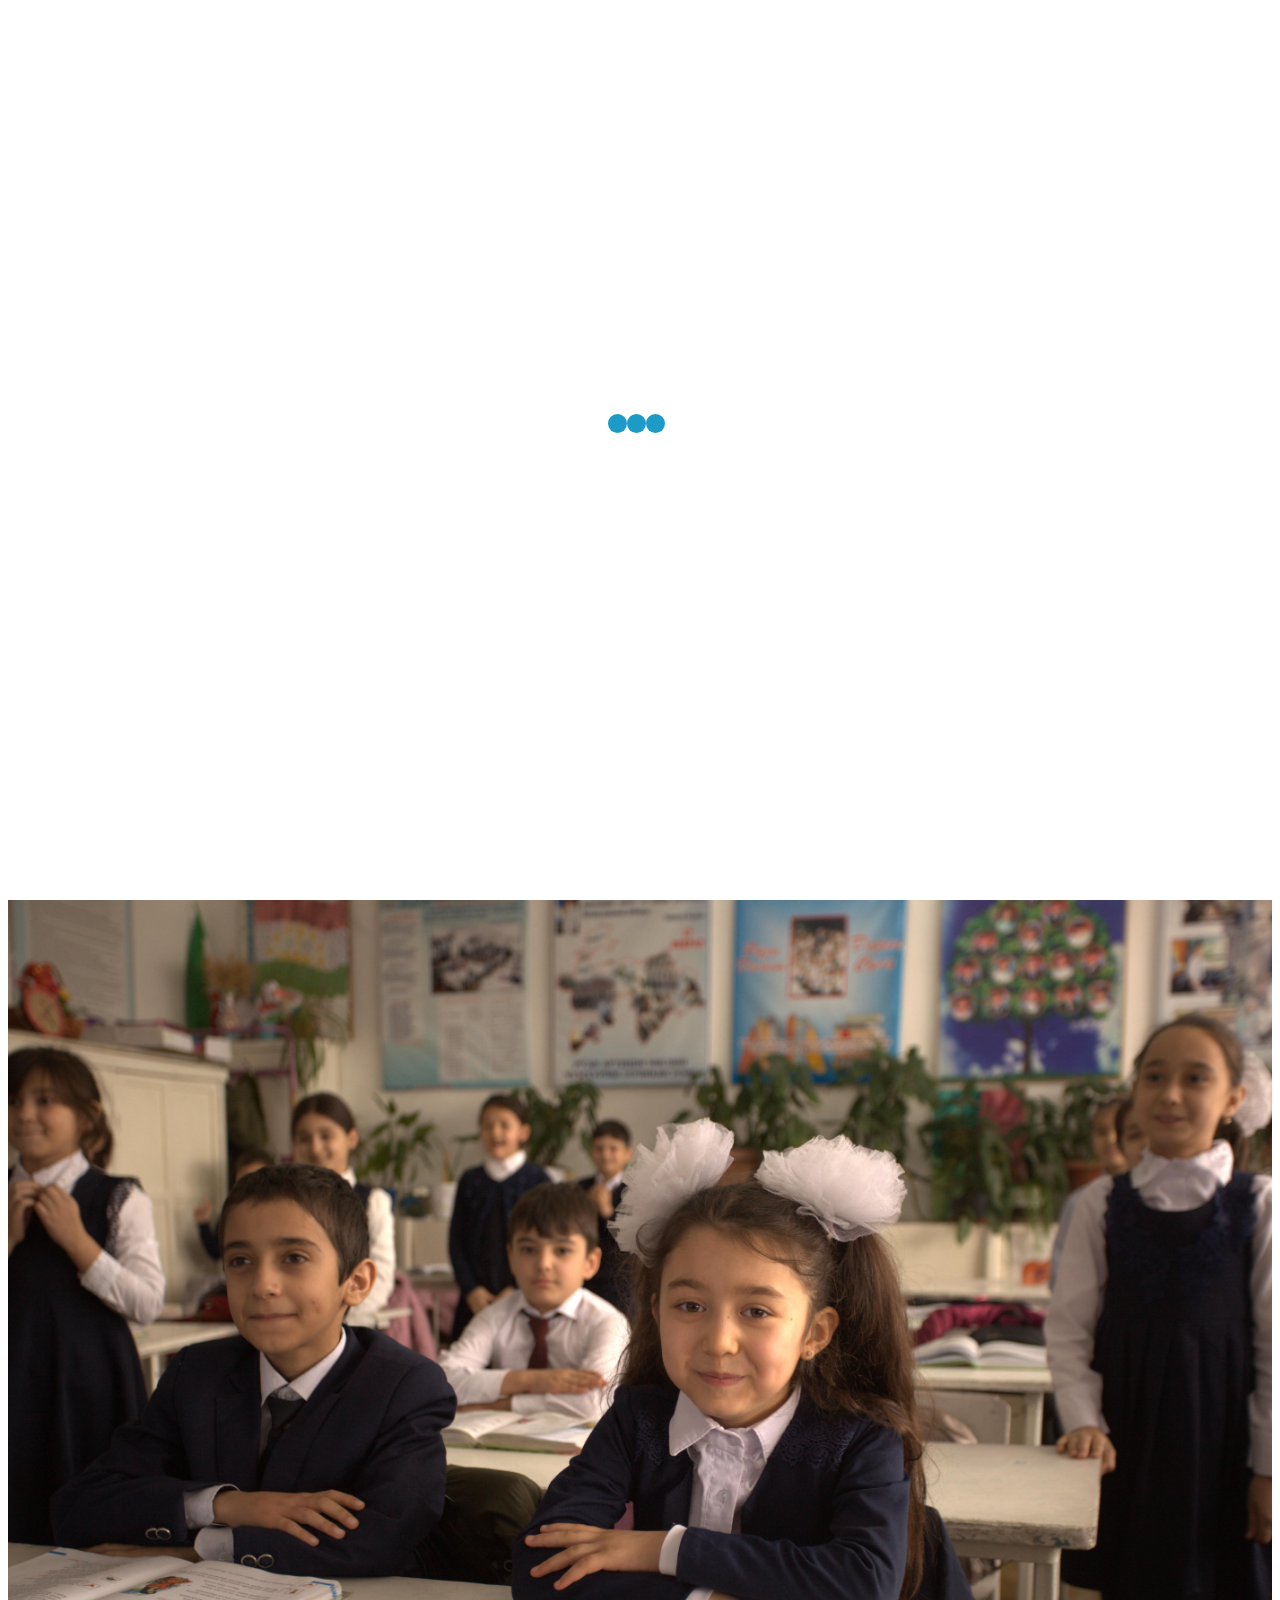
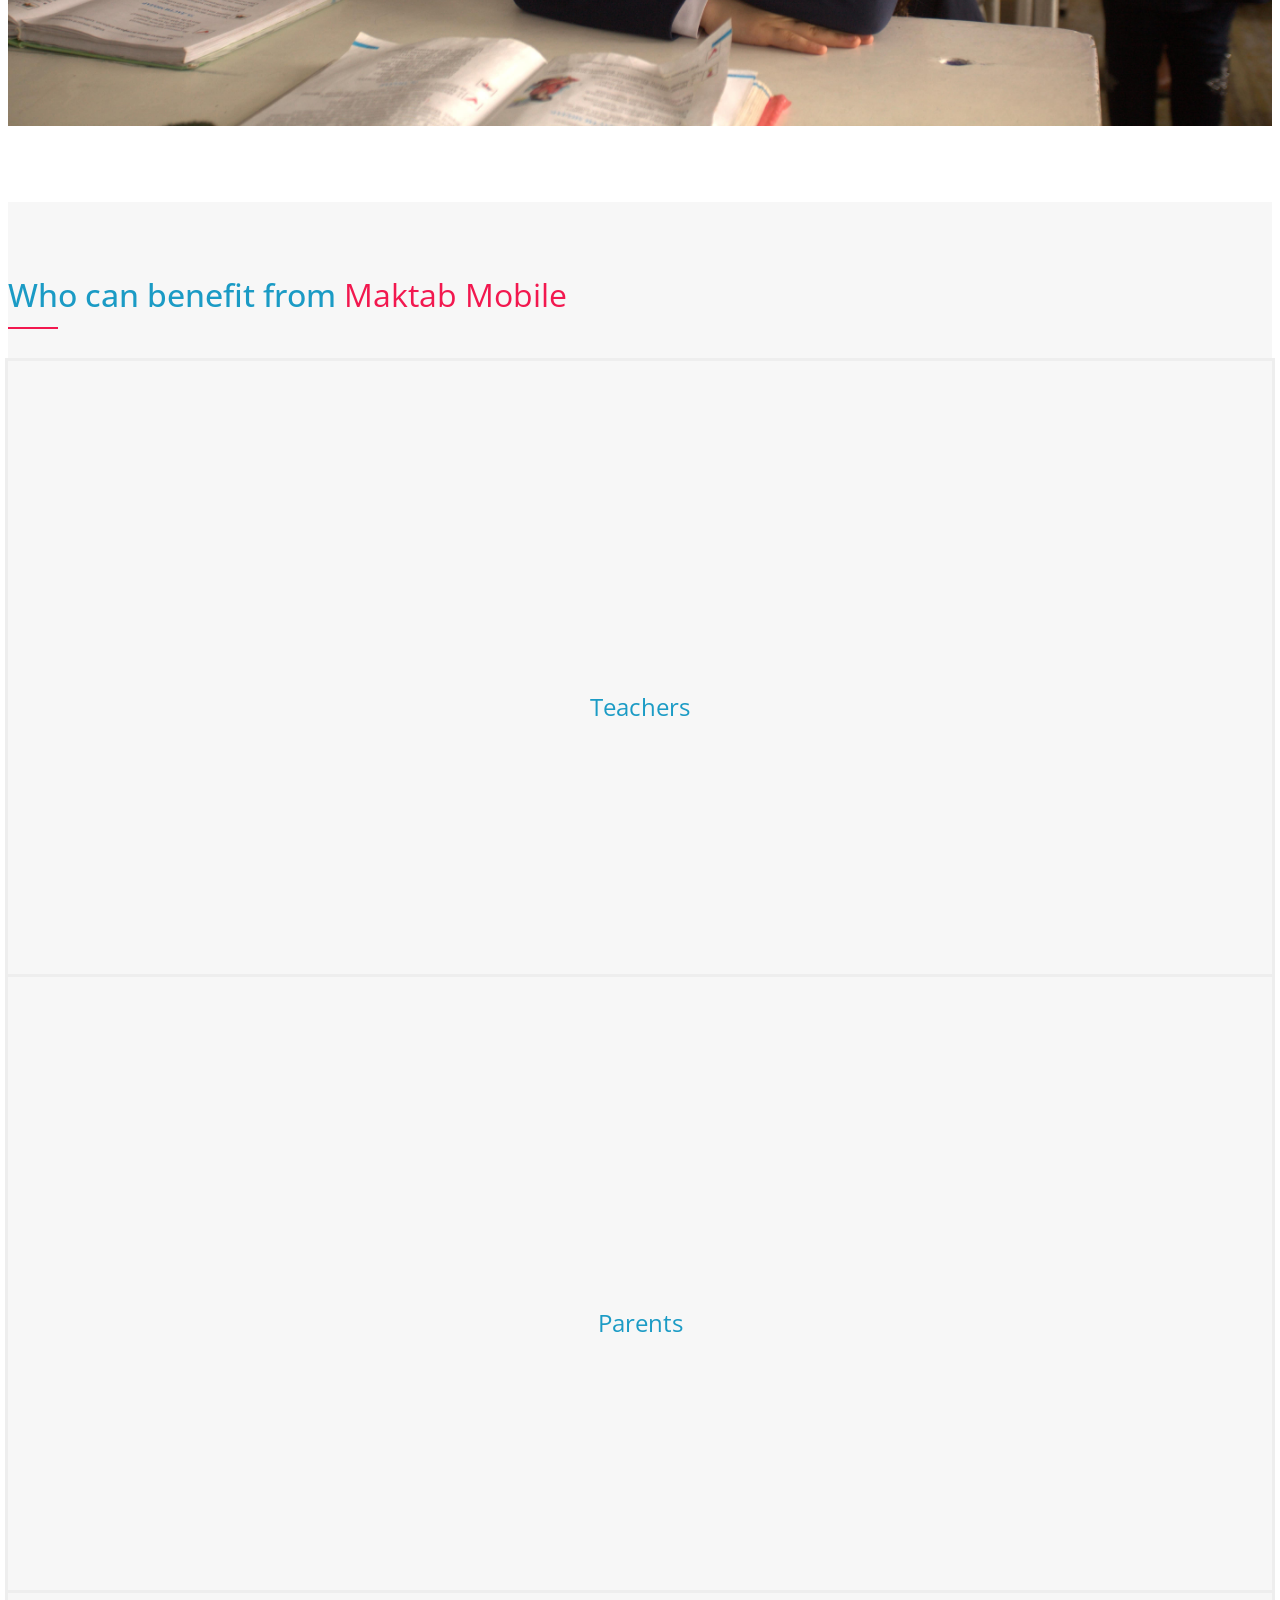
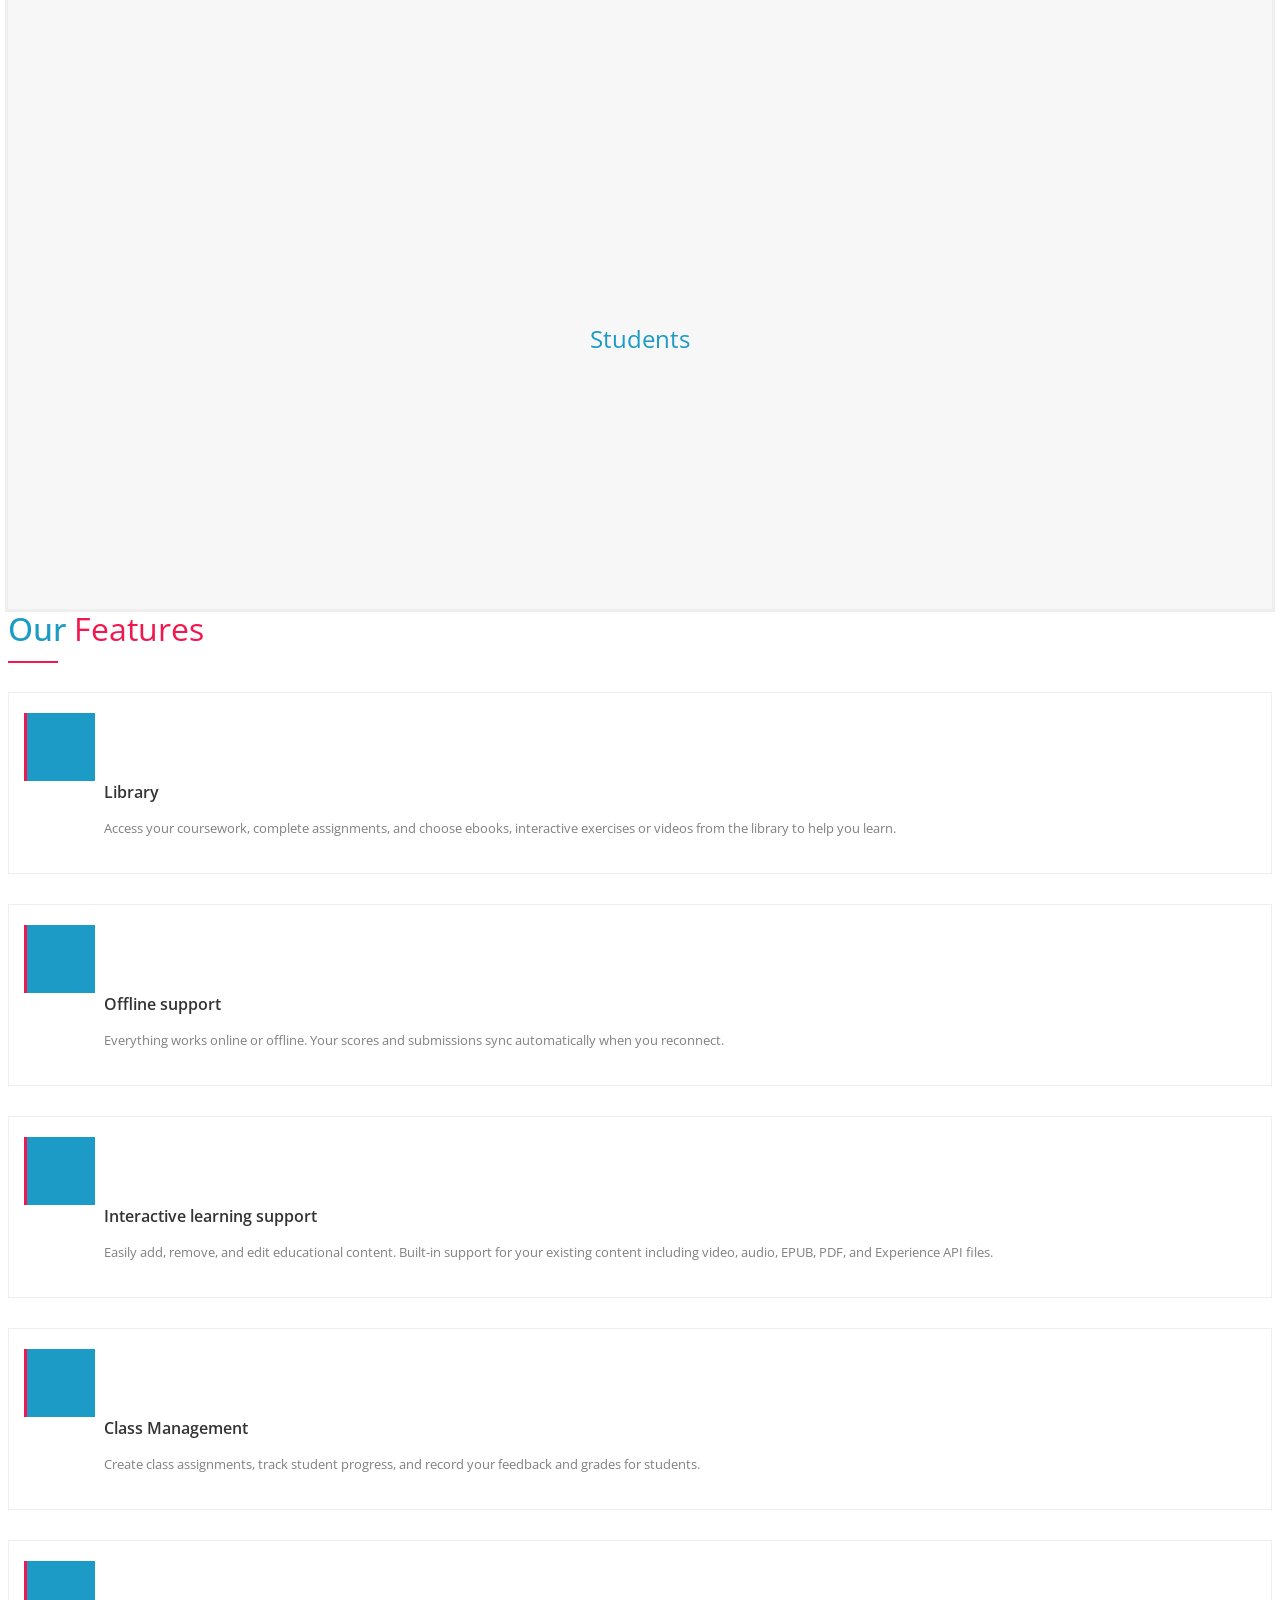
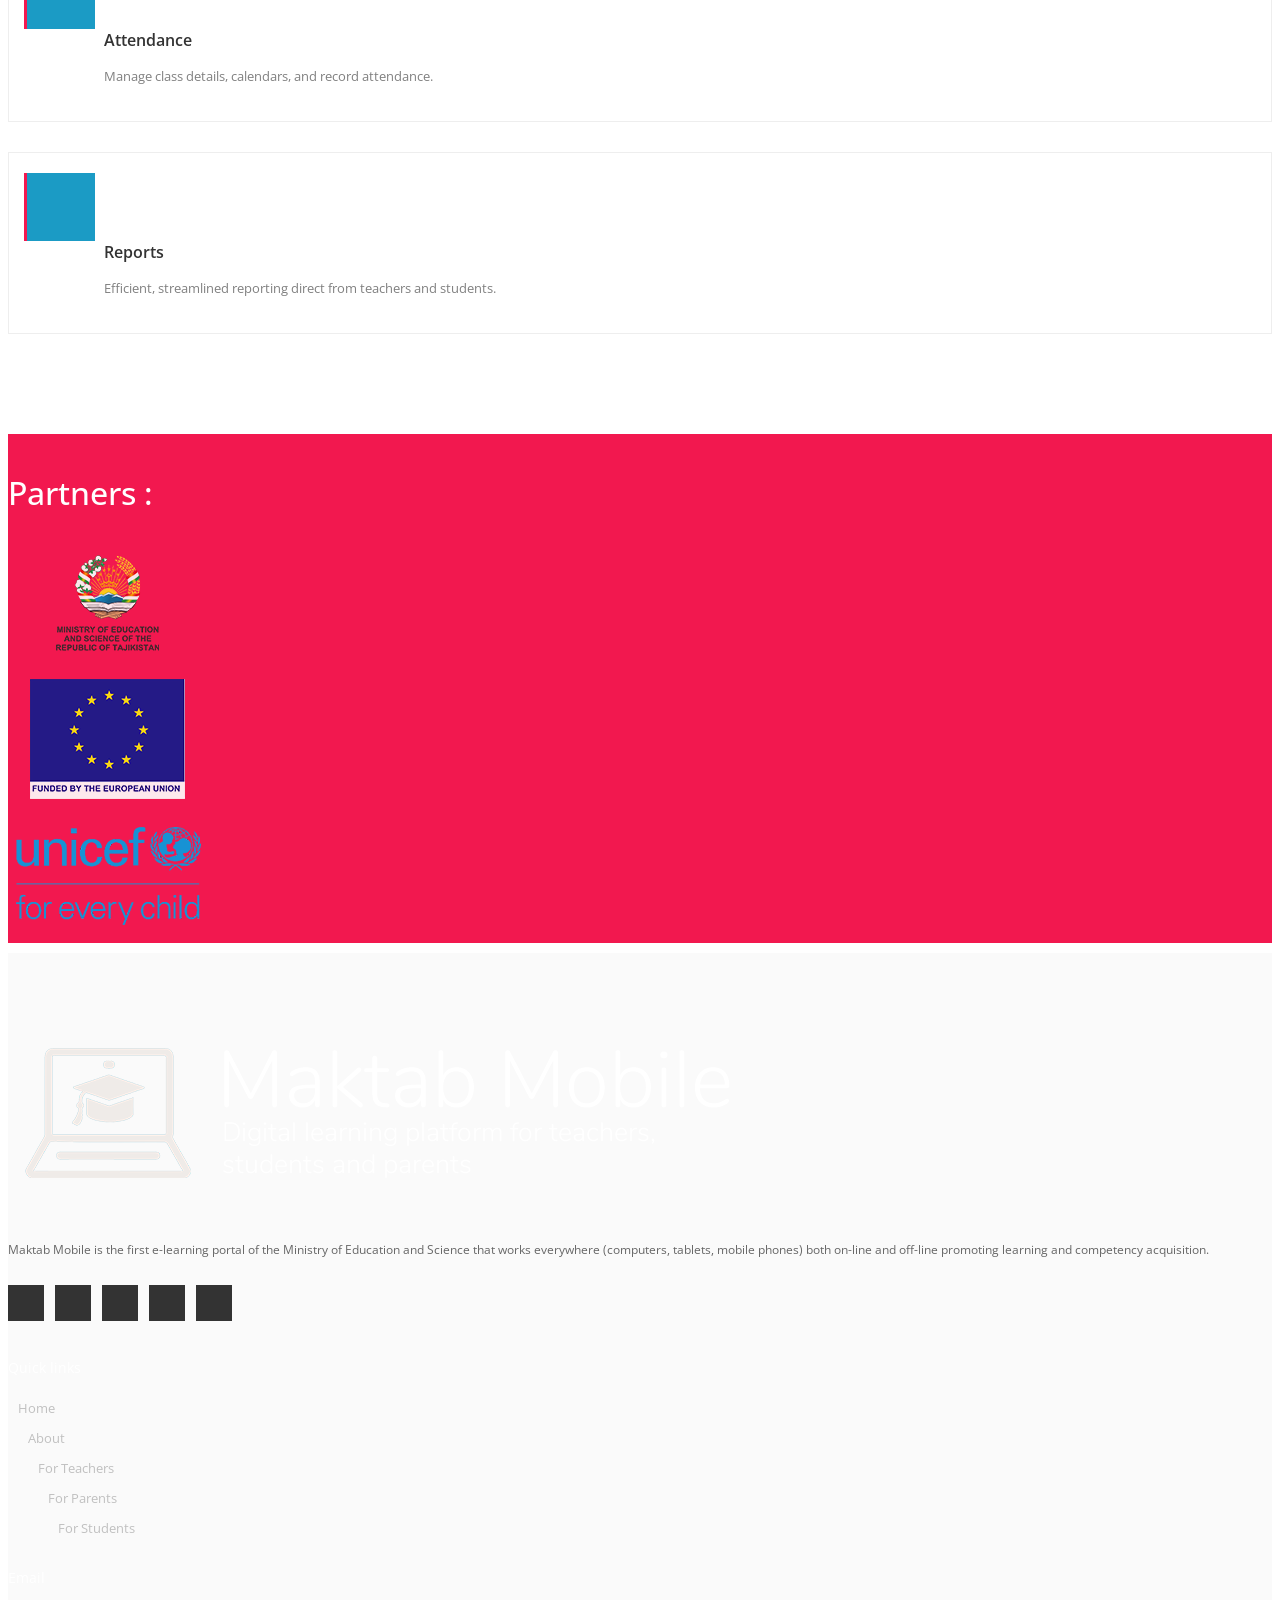
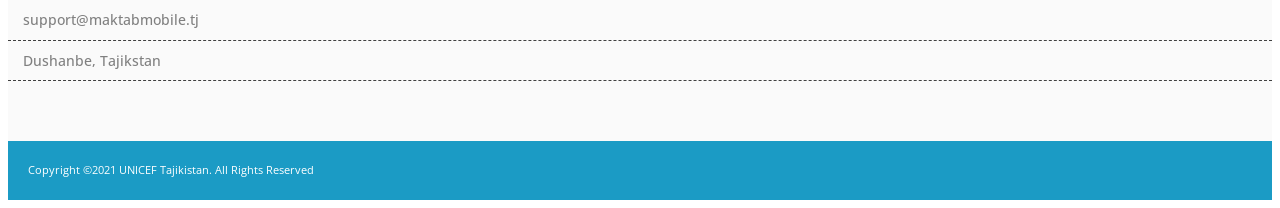
==== about.html @ 2756b374 "init" ====
<!DOCTYPE html>
<html dir="ltr" lang="en">
<head>
 
<!-- Meta Tags -->
<meta name="viewport" content="width=device-width,initial-scale=1.0"/>
<meta http-equiv="content-type" content="text/html; charset=UTF-8"/>
<meta name="description" content="MaktabMobile | e-learning portal" />
<meta name="keywords" content="academy, course, education, education html theme, elearning, learning," />
<meta name="author" content="Shohjahon Hakimjonov" />

<!-- Page Title -->
<title>MaktabMobile | e-learning portal</title>

<link href="images/logo_blue.png" rel="shortcut icon" type="image/png">

<!-- Stylesheet -->
<link href="css/bootstrap.min.css" rel="stylesheet" type="text/css">
<link href="css/jquery-ui.min.css" rel="stylesheet" type="text/css">
<link href="css/animate.css" rel="stylesheet" type="text/css">
<link href="css/css-plugin-collections.css" rel="stylesheet"/>
<!-- CSS | menuzord megamenu skins -->
<link id="menuzord-menu-skins" href="css/menuzord-skins/menuzord-rounded-boxed.css" rel="stylesheet"/>
<!-- CSS | Main style file -->
<link href="css/style-main.css" rel="stylesheet" type="text/css">
<!-- CSS | Preloader Styles -->
<link href="css/preloader.css" rel="stylesheet" type="text/css">
<!-- CSS | Custom Margin Padding Collection -->
<link href="css/custom-bootstrap-margin-padding.css" rel="stylesheet" type="text/css">
<!-- CSS | Responsive media queries -->
<link href="css/responsive.css" rel="stylesheet" type="text/css">
<!-- CSS | Style css. This is the file where you can place your own custom css code. Just uncomment it and use it. -->
<!-- <link href="css/style.css" rel="stylesheet" type="text/css"> -->

<!-- Revolution Slider 5.x CSS settings -->
<link  href="js/revolution-slider/css/settings.css" rel="stylesheet" type="text/css"/>
<link  href="js/revolution-slider/css/layers.css" rel="stylesheet" type="text/css"/>
<link  href="js/revolution-slider/css/navigation.css" rel="stylesheet" type="text/css"/>

<!-- CSS | Theme Color -->
<link href="css/colors/theme-skin-color-set-1.css" rel="stylesheet" type="text/css">



<!-- external javascripts -->
<script src="js/jquery-2.2.4.min.js"></script>
<script src="js/jquery-ui.min.js"></script>
<script src="js/bootstrap.min.js"></script>
<!-- JS | jquery plugin collection for this theme -->
<script src="js/jquery-plugin-collection.js"></script>

<!-- Revolution Slider 5.x SCRIPTS -->
<script src="js/revolution-slider/js/jquery.themepunch.tools.min.js"></script>
<script src="js/revolution-slider/js/jquery.themepunch.revolution.min.js"></script>

</head>
<body class="">
<div id="wrapper" class="clearfix">
  <!-- preloader -->
  <div id="preloader">
    <div id="spinner">
      <div class="preloader-dot-loading">
        <div class="cssload-loading"><i></i><i></i><i></i><i></i></div>
      </div>
    </div>
   <!-- <div id="disable-preloader" class="btn btn-default btn-sm">Disable Preloader</div>-->
  </div> 
  
 <!-- Header -->
 <header id="header" class="header">
  <div class="header-top bg-theme-color-2 sm-text-center p-0">
    <div class="container">
      <div class="row">
        <div class="col-md-4">
          
        </div>
        <div class="col-md-8">
         
          <div class="widget no-border m-0  pull-right flip sm-pull-none sm-text-center">
            <ul class="list-inline font-13 sm-text-center mt-5 mb-5 pull-right ">
            
              <li><a href="#" class="text-white" onclick="setCookieAndReload('en');" id="english_lang">English</a></li>
              <li class="text-white">|</li>
             <!-- <li><a href="" class="text-white" onclick="setLanguage('ru');" id="russian_lang">Russian</a></li>
              <li class="text-white">|</li>-->
              <li><a href="#" class="text-white" onclick="setCookieAndReload('tj');" id="tajik_lang">Tajik</a></li>
              <li class="text-white">|</li>
                <li><a href="#" class="text-white" onclick="setCookieAndReload('ru');" id="russian_lang">Russian</a></li>
        
            </ul>
          </div>
        </div>
      </div>
    </div>
  </div>
  <div class="header-middle p-0 bg-lightest xs-text-center">
    <div class="container pt-0 pb-0">
      <div class="row">
        <div class="col-xs-12 col-sm-4 col-md-5">
          <div class="widget no-border m-0">
            <a class="menuzord-brand pull-left flip xs-pull-center mb-15" href="javascript:void(0)"><img id="logo_img" src="images/logo-wide.png" alt=""></a>
          </div>
        </div>
        <div class="col-xs-12 col-sm-4 col-md-4">
          <div class="widget no-border pull-right sm-pull-none sm-text-center mt-10 mb-10 m-0">
            <ul class="list-inline">
              <li>
                
              </li>
            </ul>
          </div>
        </div>  
        <div class="col-xs-12 col-sm-4 col-md-3">
          <div class="widget no-border pull-right sm-pull-none sm-text-center mt-10 mb-10 m-0">
            <a class="menuzord-brand pull-right flip xs-pull-center mb-15" href="javascript:void(0)"><img id="logo_ministry" src="images/ministr-resized.png" alt=""></a>
          </div>
        </div>
      </div>
    </div>
  </div>
  <div class="header-nav">
    <div class="header-nav-wrapper navbar-scrolltofixed bg-theme-colored border-bottom-theme-color-2-1px">
      <div class="container">
        <nav id="menuzord" class="menuzord bg-theme-colored pull-left flip menuzord-responsive">
          <ul class="menuzord-menu">
            <li  style="margin-right: 10px;"><a id="home" href="index.html">Home</a>
            
            </li>
            <li class="active " style="margin-right: 10px;"><a id="about" href="about.html">About <span class="label label-info"></span></a>
            
            </li>
            <li  style="margin-right: 10px;"><a id="educators" href="for-teachers.html">For Teachers</a>
             
            </li>
            <li style="margin-right: 10px;"><a id="parents" href="for-parents.html">For Parents</a>
             
            </li>
            <li style="margin-right: 10px;"><a id="students" href="for-students.html">For Students</a>
            </li>
           <!-- <li style="margin-right: 10px;"><a id="faq" href="faq.html">FAQ</a>-->
             
            </li>
           
          </ul>
          <ul class="pull-right flip hidden-sm hidden-xs">
            <li>
              <!-- Modal: Book Now Starts -->
              <a id="get_started" class="btn btn-colored btn-flat bg-theme-color-2 text-white font-14 bs-modal-ajax-load mt-0 p-25 pr-15 pl-15" href="https://maktabmobile.org/demo/">Get Started</a>
              <!-- Modal: Book Now End -->
            </li>
          </ul>
          <div id="top-search-bar" class="collapse">
            <div class="container">
              <form role="search" action="#" class="search_form_top" method="get">
                <input type="text" placeholder="Type text and press Enter..." name="s" class="form-control" autocomplete="off">
                <span class="search-close"><i class="fa fa-search"></i></span>
              </form>
            </div>
          </div>
        </nav>
      </div>
    </div>
  </div>
</header>
  <!-- Start main-content -->
  <div class="main-content">

    <!-- Section: inner-header -->
    <section class="inner-header divider layer-overlay overlay-dark-5" data-bg-img="images/tj/about-cover-a.png">
      <div class="container pt-70 pb-20">
        <!-- Section Content -->
        <div class="section-content">
          <div class="row">
            <div class="col-md-12">
              <h2 class="title text-white" id="about_title" >About</h2>
              <ol class="breadcrumb text-left text-black mt-10">
                <li><a href="index.html" id="homeb">Home</a></li>
                <li class="active text-gray-silver" id="aboutb">About</li>
              </ol>
            </div>
          </div>
        </div>
      </div>
    </section>

    <!-- Section: About -->
    <section class="">
      <div class="container">
        <div class="section-content">
          <div class="row">
            <div class="col-md-6">
              <h2 class="text-uppercase font-weight-600 mt-0 font-28 line-bottom" id="what_is_mm">What is Maktab Mobile?</h2>
              <h4 class="text-theme-colored" id="what_is_mm_desc">Maktab Mobile is a platform with simple easy-to-use interface for distance learning developed for teachers and students.  </h4>
              <p id="what_is_mm_desc2">Maktab Mobile supports video, eBooks, interactive content, allows using and sharing content offline, supports to manage classes and assignments and distributing lesson plans, professional development assignments. Maktab Mobile works both online and offline.</p>
            </div>
            <div class="col-md-6">
              <div class="video-popup">                
                <a href="" data-lightbox-gallery="youtube-video" title="Video">
                  <img alt="" src="images/tj/IMG_5200-min.jpg" class="img-responsive img-fullwidth">
                </a>
              </div>
            </div>
          </div>
        </div>
      </div>
    </section>

    <!-- Section: home-boxes -->
    <section class="bg-lighter">
      <div class="container">
        <div class="section-title">
          <div class="row">
            <div class="col-md-12">
              <h2 class="text-uppercase text-theme-colored title line-bottom" id="who_can_benefit_from">Who can benefit from <span class="text-theme-color-2 font-weight-400">Maktab Mobile</span></h2>
            </div>
          </div>
        </div>
        <div class="section-content">
          <div class="row" data-margin-top="0">
            <div class="col-sm-12 col-md-4">
              <div class="card effect__hover">
                <div class="card__front border-3px bg-lighter">
                    <div class="card__text">
                      <div class="display-table-parent">
                        <div class="display-table">
                          <div class="display-table-cell">
                            <div class="icon-box mb-0">
                              <a href="#" class="icon mb-0">
                                <i class="text-theme-colored pe-7s-users font-72"></i>
                              </a>
                              <h3 class="icon-box-title text-theme-colored" id="teacherss">Teachers</h3>
                            </div>
                          </div>
                        </div>
                      </div>
                    </div>
                 </div>
                <div class="card__back" data-bg-color="#202c45">
                  <div class="card__text">
                    <div class="display-table-parent p-30">
                        <div class="display-table">
                          <div class="display-table-cell">
                            <h3 class="text-theme-color-2" id="teacherssb">Teachers</h3>
                            <p class="text-gray-lightgray" id="teacherssb_d">Maktab Mobile digital learning platform allow teachers to teach lesson content in new and interesting ways. The platform includes lessons with a variety of multimedia elements, including videos, animations, photos, and audio recordings. </p>
                         
                          </div>
                        </div>
                    </div>
                  </div>
                </div>
              </div><!-- /flip-box -->
            </div>
            <div class="col-sm-12 col-md-4">
              <div class="card effect__hover">
                <div class="card__front border-3px bg-lighter" >
                    <div class="card__text">
                      <div class="display-table-parent">
                        <div class="display-table">
                          <div class="display-table-cell">
                            <div class="icon-box mb-0">
                              <a href="#" class="icon mb-0">
                                <i class="text-theme-colored pe-7s-note2 font-72"></i>
                              </a>
                              <h3 class="icon-box-title text-theme-colored" id="parentss">Parents</h3>
                            </div>
                          </div>
                        </div>
                      </div>
                    </div>
                 </div>
                <div class="card__back" data-bg-color="#202c45">
                  <div class="card__text">
                    <div class="display-table-parent p-30">
                        <div class="display-table">
                          <div class="display-table-cell">
                            <h3 class="text-theme-color-2" id="parentssb">Parents</h3>
                            <p id="parentssb_d" class="text-gray-lightgray">If you are a parent that values being involved and active in the education of your kid/s, then you will need to familiarize yourself with Maktab Mobile e-learning platform. Trying to help your children with their homework can be difficult if you don’t know how to navigate around their e-learning system.</p>
                          
                          </div>
                        </div>
                    </div>
                  </div>
                </div>
              </div><!-- /flip-box -->
            </div>
            <div class="col-sm-12 col-md-4">
              <div class="card effect__hover">
                <div class="card__front border-3px bg-lighter" >
                    <div class="card__text">
                      <div class="display-table-parent">
                        <div class="display-table">
                          <div class="display-table-cell">
                            <div class="icon-box mb-0">
                              <a href="#" class="icon mb-0">
                                <i class="text-theme-colored pe-7s-phone font-72"></i>
                              </a>
                              <h3 class="icon-box-title text-theme-colored" id="studentss">Students</h3>
                            </div>
                          </div>
                        </div>
                      </div>
                    </div>
                 </div>
                <div class="card__back" data-bg-color="#202c45">
                  <div class="card__text">
                    <div class="display-table-parent p-30">
                        <div class="display-table">
                          <div class="display-table-cell">
                            <h3 class="text-theme-color-2" id="studentssb">Students</h3>
                            <p class="text-gray-lightgray" id="studentssb_d">Maktab Mobile offers practice exercises, instructional videos, and a personalized learning dashboard that empower learners to study at your own pace in and outside of the classroom.</p>                          </div>
                        </div>
                    </div>
                  </div>
                </div>
              </div><!-- /flip-box -->
            </div>
          </div>
        </div>
      </div>
    </section>
    
    <!-- Section: Services -->
    <section id="services" >
      <div class="container">
        <div class="section-title">
          <div class="row">
            <div class="col-md-12">
              <h2 class="text-uppercase text-theme-colored title line-bottom" id="our_features">Our <span class="text-theme-color-2 font-weight-400">Features</span></h2>
            </div>
          </div>
        </div>
        <div class="row mtli-row-clearfix">
          <div class="col-xs-12 col-sm-6 col-md-4">
            <div class="icon-box iconbox-theme-colored bg-white p-15 mb-30 border-1px" style="height:150px;">
              <a class="icon icon-dark border-left-theme-color-2-3px pull-left flip mb-0 mr-0 mt-5" href="#">
                <i class="pe-7s-scissors"></i>
              </a>
              <div class="icon-box-details">
                <h4 class="icon-box-title font-16 font-weight-600 m-0 mb-5" id="libraryB">Library</h4>
                <p class="text-gray font-13 mb-0" id="libraryBdesc">Access your coursework, complete assignments, and choose ebooks, interactive exercises or videos from the library to help you learn.
                </p>
              </div>
            </div>    
          </div>
          <div class="col-xs-12 col-sm-6 col-md-4">
            <div class="icon-box iconbox-theme-colored bg-white p-15 mb-30 border-1px" style="height:150px;">
              <a class="icon icon-dark border-left-theme-color-2-3px pull-left flip mb-0 mr-0 mt-5" href="#">
                <i class="pe-7s-pen"></i>
              </a>
              <div class="icon-box-details">
                <h4 class="icon-box-title font-16 font-weight-600 m-0 mb-5" id="offline_support">Offline support</h4>
                <p class="text-gray font-13 mb-0" id="offline_support_desc">Everything works online or offline. Your scores and submissions sync automatically when you reconnect.</p>
              </div>
            </div>    
          </div>
          <div class="col-xs-12 col-sm-6 col-md-4">
            <div class="icon-box iconbox-theme-colored bg-white p-15 mb-30 border-1px" style="height:150px;">
              <a class="icon icon-dark border-left-theme-color-2-3px pull-left flip mb-0 mr-0 mt-5" href="#">
                <i class="pe-7s-tools"></i>
              </a>
              <div class="icon-box-details">
                <h4 class="icon-box-title font-16 font-weight-600 m-0 mb-5" id="interactive_learning">Interactive learning support</h4>
                <p class="text-gray font-13 mb-0" id="interactive_learning_desc">Easily add, remove, and edit educational content. Built-in support for your existing content including video, audio, EPUB, PDF, and Experience API files.</p>
              </div>
            </div>    
          </div>
          <div class="col-xs-12 col-sm-6 col-md-4">
            <div class="icon-box iconbox-theme-colored bg-white p-15 mb-30 border-1px" style="height:150px;">
              <a class="icon icon-dark border-left-theme-color-2-3px pull-left flip mb-0 mr-0 mt-5" href="#">
                <i class="pe-7s-vector"></i>
              </a>
              <div class="icon-box-details">
                <h4 class="icon-box-title font-16 font-weight-600 m-0 mb-5" id="class_management">Class Management</h4>
                <p class="text-gray font-13 mb-0" id="class_management_desc">Create class assignments, track student progress, and record your feedback and grades for students.</p>
              </div>
            </div>    
          </div>
          <div class="col-xs-12 col-sm-6 col-md-4">
            <div class="icon-box iconbox-theme-colored bg-white p-15 mb-30 border-1px" style="height:150px;">
              <a class="icon icon-dark border-left-theme-color-2-3px pull-left flip mb-0 mr-0 mt-5" href="#">
                <i class="pe-7s-phone"></i>
              </a>
              <div class="icon-box-details">
                <h4 class="icon-box-title font-16 font-weight-600 m-0 mb-5" id="attendance">Attendance</h4>
                <p class="text-gray font-13 mb-0" id="attendance_desc">Manage class details, calendars, and record attendance.</p>
              </div>
            </div>    
          </div>
          <div class="col-xs-12 col-sm-6 col-md-4">
            <div class="icon-box iconbox-theme-colored bg-white p-15 mb-30 border-1px" style="height:150px;">
              <a class="icon icon-dark border-left-theme-color-2-3px pull-left flip mb-0 mr-0 mt-5" href="#">
                <i class="pe-7s-light"></i>
              </a>
              <div class="icon-box-details">
                <h4 class="icon-box-title font-16 font-weight-600 m-0 mb-5" id="reports">Reports</h4>
                <p class="text-gray font-13 mb-0" id="reports_desc">Efficient, streamlined reporting direct from teachers and students.
                </p>
              </div>
            </div>    
          </div>
        </div>
      </div>
    </section>

    <section class="clients bg-theme-color-2">
      <div class="container pt-10 pb-0">
        <div class="row">
          <div class="col-md-12">
            <!-- Section: Clients -->
            <div class="owl-carousel-6col clients-logo transparent text-center owl-nav-top">
              <div class="item"> <h2 class="text-white bold" id="partners">Partners : </h2></div>
              <div class="item"> <a href="#"><img id="moes" src="images/moes.png" alt=""></a></div>
              <div class="item"> <a href="#"><img id="eu" src="images/un.png" alt=""></a></div>
              <div class="item"> <a href="#"><img id="unicef" src="images/unicef.png" alt=""></a></div>
            </div>
          </div>
        </div>
      </div>
    </section>
  <!-- end main-content -->
  </div>

  <footer id="footer" class="footer pb-0" data-bg-img="images/footer-bg.png" data-bg-color="#25272e">
    <div class="container pt-60 pb-30">
      <div class="row multi-row-clearfix">
        <div class="col-sm-6 col-md-4">
          <div class="widget dark"> <img alt="" id="footer_logo" src="images/logo-wide-white.png">
            <p class="font-12 mt-20 mb-10" id="maktab_desc_footer">Maktab Mobile is the first e-learning portal of the Ministry of Education and Science that works everywhere (computers, tablets, mobile phones) both on-line and off-line promoting learning and competency acquisition. </p>
            <ul class="styled-icons icon-dark mt-20">
              <li><a href="#" data-bg-color="#3B5998"><i class="fa fa-facebook"></i></a></li>
              <li><a href="#" data-bg-color="#02B0E8"><i class="fa fa-twitter"></i></a></li>
              <li><a href="#" data-bg-color="#05A7E3"><i class="fa fa-skype"></i></a></li>
              <li><a href="#" data-bg-color="#A11312"><i class="fa fa-google-plus"></i></a></li>
              <li><a href="#" data-bg-color="#C22E2A"><i class="fa fa-youtube"></i></a></li>
            </ul>
          </div>
        </div>
       
        <div class="col-sm-6 col-md-4 ">
          <div class="widget dark text-center">
            <h5 class="widget-title line-bottom-theme-colored-2" id="quick_links">Quick links</h5>
            <div class="latest-posts">
              <article class="post media-post clearfix pb-0 mb-10">
                <a class="post-thumb" href="#"><img src="" alt=""></a>
                <div class="post-right">
                  <h5 class="post-title mt-0 mb-5"><a href="index.html" id="homef">Home</a></h5>
                 
                </div>
              </article>
              <article class="post media-post clearfix pb-0 mb-10">
                <a class="post-thumb" href="#"><img src="" alt=""></a>
                <div class="post-right">
                  <h5 class="post-title mt-0 mb-5"><a href="about.html" id="aboutf">About</a></h5>
                  
                </div>
              </article>
              <article class="post media-post clearfix pb-0 mb-10">
                <a class="post-thumb" href="#"><img src="" alt=""></a>
                <div class="post-right">
                  <h5 class="post-title mt-0 mb-5"><a href="for-teachers.html" id="teachersf">For Teachers</a></h5>
            
                </div>
              </article>
              <article class="post media-post clearfix pb-0 mb-10">
                <a class="post-thumb" href="#"><img src="" alt=""></a>
                <div class="post-right">
                  <h5 class="post-title mt-0 mb-5"><a href="for-parents.html" id="parentsf">For Parents</a></h5>
            
                </div>
              </article>
              <article class="post media-post clearfix pb-0 mb-10">
                <a class="post-thumb" href="#"><img src="" alt=""></a>
                <div class="post-right">
                  <h5 class="post-title mt-0 mb-5"><a href="for-students.html" id="studentsf">For Students</a></h5>
            
                </div>
              </article>
             <!-- <article class="post media-post clearfix pb-0 mb-10">
                <a class="post-thumb" href="#"><img src="" alt=""></a>
                <div class="post-right">
                  <h5 class="post-title mt-0 mb-5"><a href="faq.html" id="faqf">FAQ</a></h5>
            
                </div>
              </article>-->
            </div>
          </div>
        </div>
        <div class="col-sm-6 col-md-4">
          <div class="widget dark text-right">
            <h5 class="widget-title line-bottom-theme-colored-2" id="email">Email</h5>
            <ul class="list list-border">
              <li><a href="#">support@maktabmobile.tj</a></li>
              <li><a href="#" class="lineheight-20" id="dushanbe">Dushanbe, Tajikstan</a></li>
            </ul>
          
          </div>
        </div>
      </div>
    </div>
    <div class="container-fluid bg-theme-colored p-20">
      <div class="row text-center">
        <div class="col-md-12">
          <p class="text-white font-11 m-0">Copyright &copy;2021 UNICEF Tajikistan. All Rights Reserved</p>
        </div>
      </div>
    </div>
  </footer>
  <a class="scrollToTop" href="#"><i class="fa fa-angle-up"></i></a>
<!-- end wrapper --> 

<!-- Footer Scripts --> 
<!-- JS | Custom script for all pages --> 
<script src="js/custom.js"></script>
<!--translation script-->
<script src="js/translation.js"></script>

</body>
</html>
---- css/menuzord-skins/menuzord-rounded-boxed.css ----
/*
Rounded Boxed Skin
*/

/* Menu items */
.menuzord-menu > li{
	padding: 18px 0;
}
.menuzord-menu > li > a{
	padding: 8px 16px;
	border-radius: 30px;
}

/* Active/hover state (Menu items) */
.menuzord-menu > li.active > a,
.menuzord-menu > li:hover > a{
	background: #333;
	color: #fff;
}

/* Dropdown */
.menuzord-menu ul.dropdown{
	top: 71px;
}
.menuzord-menu ul.dropdown li ul.dropdown{
    top: 0;
}

/* Dropdown items */
.menuzord .menuzord-menu ul.dropdown li:hover > a{
	background: #333;
	color: #fff;
}

/* Megamenu */
.menuzord-menu > li > .megamenu{
	top: 71px;
}

/* Search field */
.menuzord-menu > li.search form{
	padding: 2px 16px;
}

/* Color schemes */
/* blue */
.menuzord.blue .menuzord-menu > li.active > a, 
.menuzord.blue .menuzord-menu > li:hover > a, 
.menuzord.blue .menuzord-menu ul.dropdown li:hover > a{ 
	background: #5D9CEC; 
	color: #fff;
}
/* green */
.menuzord.green .menuzord-menu > li.active > a, 
.menuzord.green .menuzord-menu > li:hover > a, 
.menuzord.green .menuzord-menu ul.dropdown li:hover > a{ 
	background: #48CFAD;
	color: #fff;
}
/* red */
.menuzord.red .menuzord-menu > li.active > a, 
.menuzord.red .menuzord-menu > li:hover > a, 
.menuzord.red .menuzord-menu ul.dropdown li:hover > a{ 
	background: #FC6E51;
	color: #fff;
}
/* orange */
.menuzord.orange .menuzord-menu > li.active > a, 
.menuzord.orange .menuzord-menu > li:hover > a, 
.menuzord.orange .menuzord-menu ul.dropdown li:hover > a{ 
	background: #ff853f;
	color: #fff;
}
/* yellow */
.menuzord.yellow .menuzord-menu > li.active > a, 
.menuzord.yellow .menuzord-menu > li:hover > a, 
.menuzord.yellow .menuzord-menu ul.dropdown li:hover > a{ 
	background: #FFCE54;
	color: #fff;
}
/* purple */
.menuzord.purple .menuzord-menu > li.active > a, 
.menuzord.purple .menuzord-menu > li:hover > a, 
.menuzord.purple .menuzord-menu ul.dropdown li:hover > a{ 
	background: #AC92EC;
	color: #fff;
}
/* pink */
.menuzord.pink .menuzord-menu > li.active > a, 
.menuzord.pink .menuzord-menu > li:hover > a, 
.menuzord.pink .menuzord-menu ul.dropdown li:hover > a{ 
	background: #EC87C0;
	color: #fff;
}

/* Mobile mode (Responsive mode) */
@media (max-width: 900px){
	/* Menu items */
	.menuzord-responsive .menuzord-menu > li{
		padding: 0;
	}
	.menuzord-responsive .menuzord-menu > li > a{
		padding: 12px 20px !important;
		border-radius: 0;
	}
}
---- css/preloader.css ----
/*
@Author: ThemeMascot
@URL: http://ThemeMascot.com

*/

/* Your Preloader css codes start here: */

/*
 * 2.0 -> Preloader
 * -----------------------------------------------
*/
#preloader {
    position: fixed;
    top: 0;
    left: 0;
    width: 100%;
    height: 100%;
  	background-color: #fff;
    z-index: 9999;
}
#spinner {
    display: block;
    position: relative;
    left: 46%;
    top: 46%;
  	width: 70px;
  	height: 70px;
}
#preloader #disable-preloader {
    display: block;
    position: absolute;
    right: 30px;
    bottom: 30px;
}

/*===== Preloader One =======*/

/*=======Markup=====

<div class="preloader-whirlpool">
	<div class="whirlpool"></div>
</div>

 */
.preloader-whirlpool{
	position:relative;
}	
.preloader-whirlpool .whirlpool,
.preloader-whirlpool .whirlpool::before,
.preloader-whirlpool .whirlpool::after {
	position: absolute;
	top: 50%;
	left: 50%;
	border: 1px solid rgb(204,204,204);
	border-left-color: rgb(0,0,0);
	border-radius: 974px;
		-o-border-radius: 974px;
		-ms-border-radius: 974px;
		-webkit-border-radius: 974px;
		-moz-border-radius: 974px;
}
.preloader-whirlpool .whirlpool {
	margin: -24px 0 0 -24px;
	height: 49px;
	width: 49px;
	animation: cssload-rotate 1150ms linear infinite;
		-o-animation: cssload-rotate 1150ms linear infinite;
		-ms-animation: cssload-rotate 1150ms linear infinite;
		-webkit-animation: cssload-rotate 1150ms linear infinite;
		-moz-animation: cssload-rotate 1150ms linear infinite;
}

.preloader-whirlpool .whirlpool::before {
	content: "";
	margin: -22px 0 0 -22px;
	height: 43px;
	width: 43px;
	animation: cssload-rotate 1150ms linear infinite;
		-o-animation: cssload-rotate 1150ms linear infinite;
		-ms-animation: cssload-rotate 1150ms linear infinite;
		-webkit-animation: cssload-rotate 1150ms linear infinite;
		-moz-animation: cssload-rotate 1150ms linear infinite;
}
.preloader-whirlpool .whirlpool::after {
	content: "";
	margin: -28px 0 0 -28px;
	height: 55px;
	width: 55px;
	animation: cssload-rotate 2300ms linear infinite;
		-o-animation: cssload-rotate 2300ms linear infinite;
		-ms-animation: cssload-rotate 2300ms linear infinite;
		-webkit-animation: cssload-rotate 2300ms linear infinite;
		-moz-animation: cssload-rotate 2300ms linear infinite;
}
@keyframes cssload-rotate {
	100% {
		transform: rotate(360deg);
	}
}
@-o-keyframes cssload-rotate {
	100% {
		-o-transform: rotate(360deg);
	}
}
@-ms-keyframes cssload-rotate {
	100% {
		-ms-transform: rotate(360deg);
	}
}
@-webkit-keyframes cssload-rotate {
	100% {
		-webkit-transform: rotate(360deg);
	}
}
@-moz-keyframes cssload-rotate {
	100% {
		-moz-transform: rotate(360deg);
	}
}

/*===== Preloader Two =======*/

/*=======Markup=====

<div class="preloader-floating-circles">
	<div class="f_circleG" id="frotateG_01"></div>
	<div class="f_circleG" id="frotateG_02"></div>
	<div class="f_circleG" id="frotateG_03"></div>
	<div class="f_circleG" id="frotateG_04"></div>
	<div class="f_circleG" id="frotateG_05"></div>
	<div class="f_circleG" id="frotateG_06"></div>
	<div class="f_circleG" id="frotateG_07"></div>
	<div class="f_circleG" id="frotateG_08"></div>
</div>

 */
.preloader-floating-circles {
	position:relative;
	width:80px;
	height:80px;
	margin:auto;
	transform:scale(0.6);
		-o-transform:scale(0.6);
		-ms-transform:scale(0.6);
		-webkit-transform:scale(0.6);
		-moz-transform:scale(0.6);
}
.preloader-floating-circles .f_circleG{
	position:absolute;
	background-color:rgb(255,255,255);
	height:14px;
	width:14px;
	border-radius:7px;
		-o-border-radius:7px;
		-ms-border-radius:7px;
		-webkit-border-radius:7px;
		-moz-border-radius:7px;
	animation-name:f_fadeG;
		-o-animation-name:f_fadeG;
		-ms-animation-name:f_fadeG;
		-webkit-animation-name:f_fadeG;
		-moz-animation-name:f_fadeG;
	animation-duration:0.672s;
		-o-animation-duration:0.672s;
		-ms-animation-duration:0.672s;
		-webkit-animation-duration:0.672s;
		-moz-animation-duration:0.672s;
	animation-iteration-count:infinite;
		-o-animation-iteration-count:infinite;
		-ms-animation-iteration-count:infinite;
		-webkit-animation-iteration-count:infinite;
		-moz-animation-iteration-count:infinite;
	animation-direction:normal;
		-o-animation-direction:normal;
		-ms-animation-direction:normal;
		-webkit-animation-direction:normal;
		-moz-animation-direction:normal;
}
.preloader-floating-circles #frotateG_01{
	left:0;
	top:32px;
	animation-delay:0.2495s;
		-o-animation-delay:0.2495s;
		-ms-animation-delay:0.2495s;
		-webkit-animation-delay:0.2495s;
		-moz-animation-delay:0.2495s;
}
.preloader-floating-circles #frotateG_02{
	left:9px;
	top:9px;
	animation-delay:0.336s;
		-o-animation-delay:0.336s;
		-ms-animation-delay:0.336s;
		-webkit-animation-delay:0.336s;
		-moz-animation-delay:0.336s;
}
.preloader-floating-circles #frotateG_03{
	left:32px;
	top:0;
	animation-delay:0.4225s;
		-o-animation-delay:0.4225s;
		-ms-animation-delay:0.4225s;
		-webkit-animation-delay:0.4225s;
		-moz-animation-delay:0.4225s;
}
.preloader-floating-circles #frotateG_04{
	right:9px;
	top:9px;
	animation-delay:0.509s;
		-o-animation-delay:0.509s;
		-ms-animation-delay:0.509s;
		-webkit-animation-delay:0.509s;
		-moz-animation-delay:0.509s;
}
.preloader-floating-circles #frotateG_05{
	right:0;
	top:32px;
	animation-delay:0.5955s;
		-o-animation-delay:0.5955s;
		-ms-animation-delay:0.5955s;
		-webkit-animation-delay:0.5955s;
		-moz-animation-delay:0.5955s;
}
.preloader-floating-circles #frotateG_06{
	right:9px;
	bottom:9px;
	animation-delay:0.672s;
		-o-animation-delay:0.672s;
		-ms-animation-delay:0.672s;
		-webkit-animation-delay:0.672s;
		-moz-animation-delay:0.672s;
}
.preloader-floating-circles #frotateG_07{
	left:32px;
	bottom:0;
	animation-delay:0.7585s;
		-o-animation-delay:0.7585s;
		-ms-animation-delay:0.7585s;
		-webkit-animation-delay:0.7585s;
		-moz-animation-delay:0.7585s;
}
.preloader-floating-circles #frotateG_08{
	left:9px;
	bottom:9px;
	animation-delay:0.845s;
		-o-animation-delay:0.845s;
		-ms-animation-delay:0.845s;
		-webkit-animation-delay:0.845s;
		-moz-animation-delay:0.845s;
}
@keyframes f_fadeG{
	0%{
		background-color:rgb(0,0,0);
	}

	100%{
		background-color:rgb(255,255,255);
	}
}
@-o-keyframes f_fadeG{
	0%{
		background-color:rgb(0,0,0);
	}

	100%{
		background-color:rgb(255,255,255);
	}
}
@-ms-keyframes f_fadeG{
	0%{
		background-color:rgb(0,0,0);
	}

	100%{
		background-color:rgb(255,255,255);
	}
}
@-webkit-keyframes f_fadeG{
	0%{
		background-color:rgb(0,0,0);
	}

	100%{
		background-color:rgb(255,255,255);
	}
}
@-moz-keyframes f_fadeG{
	0%{
		background-color:rgb(0,0,0);
	}

	100%{
		background-color:rgb(255,255,255);
	}
}

/*===== Preloader Three =======*/

/*=======Markup=====

<div class="preloader-eight-spinning">
	<div class="cssload-lt"></div>
	<div class="cssload-rt"></div>
	<div class="cssload-lb"></div>
	<div class="cssload-rb"></div>
</div>

 */
.preloader-eight-spinning {
	width: 72px;
	margin: 0px auto;
	font-size: 0;
	position: relative;
	transform-origin: 50% 50%;
		-o-transform-origin: 50% 50%;
		-ms-transform-origin: 50% 50%;
		-webkit-transform-origin: 50% 50%;
		-moz-transform-origin: 50% 50%;
	animation: cssload-clockwise 6.9s linear infinite;
		-o-animation: cssload-clockwise 6.9s linear infinite;
		-ms-animation: cssload-clockwise 6.9s linear infinite;
		-webkit-animation: cssload-clockwise 6.9s linear infinite;
		-moz-animation: cssload-clockwise 6.9s linear infinite;
}
.preloader-eight-spinning:before {
	position: absolute;
	content: '';
	top: 0;
	left: 0;
	width: 39px;
	height: 39px;
	border: 6px solid rgb(229,229,229);
	border-radius: 100%;
		-o-border-radius: 100%;
		-ms-border-radius: 100%;
		-webkit-border-radius: 100%;
		-moz-border-radius: 100%;
	box-sizing: border-box;
		-o-box-sizing: border-box;
		-ms-box-sizing: border-box;
		-webkit-box-sizing: border-box;
		-moz-box-sizing: border-box;
}
.preloader-eight-spinning:after {
	position: absolute;
	content: '';
	z-index: -1;
	top: 0;
	right: 0;
	width: 39px;
	height: 39px;
	border: 6px solid rgb(229,229,229);
	border-radius: 100%;
		-o-border-radius: 100%;
		-ms-border-radius: 100%;
		-webkit-border-radius: 100%;
		-moz-border-radius: 100%;
	box-sizing: border-box;
		-o-box-sizing: border-box;
		-ms-box-sizing: border-box;
		-webkit-box-sizing: border-box;
		-moz-box-sizing: border-box;
}

.preloader-eight-spinning .cssload-lt, .preloader-eight-spinning .cssload-rt, .preloader-eight-spinning .cssload-lb, .preloader-eight-spinning .cssload-rb {
	position: relative;
	display: inline-block;
	overflow: hidden;
	width: 39px;
	height: 19px;
	opacity: 1;
}
.preloader-eight-spinning .cssload-lt:before, .preloader-eight-spinning .cssload-rt:before, 
.preloader-eight-spinning .cssload-lb:before, .preloader-eight-spinning .cssload-rb:before {
	position: absolute;
	content: '';
	width: 39px;
	height: 39px;
	border-top: 6px solid rgb(87,67,87);
	border-right: 6px solid transparent;
	border-bottom: 6px solid transparent;
	border-left: 6px solid transparent;
	border-radius: 100%;
		-o-border-radius: 100%;
		-ms-border-radius: 100%;
		-webkit-border-radius: 100%;
		-moz-border-radius: 100%;
	box-sizing: border-box;
		-o-box-sizing: border-box;
		-ms-box-sizing: border-box;
		-webkit-box-sizing: border-box;
		-moz-box-sizing: border-box;
	-moz-box-sizing: border-box;
}

.preloader-eight-spinning .cssload-lt {
	margin-right: -6px;
	animation: cssload-lt 2.3s linear -2300ms infinite;
		-o-animation: cssload-lt 2.3s linear -2300ms infinite;
		-ms-animation: cssload-lt 2.3s linear -2300ms infinite;
		-webkit-animation: cssload-lt 2.3s linear -2300ms infinite;
		-moz-animation: cssload-lt 2.3s linear -2300ms infinite;
}
.preloader-eight-spinning .cssload-lt:before {
	top: 0;
	left: 0;
	animation: cssload-not-clockwise 1.15s linear infinite;
		-o-animation: cssload-not-clockwise 1.15s linear infinite;
		-ms-animation: cssload-not-clockwise 1.15s linear infinite;
		-webkit-animation: cssload-not-clockwise 1.15s linear infinite;
		-moz-animation: cssload-not-clockwise 1.15s linear infinite;
}

.preloader-eight-spinning .cssload-rt {
	animation: cssload-lt 2.3s linear -1150ms infinite;
		-o-animation: cssload-lt 2.3s linear -1150ms infinite;
		-ms-animation: cssload-lt 2.3s linear -1150ms infinite;
		-webkit-animation: cssload-lt 2.3s linear -1150ms infinite;
		-moz-animation: cssload-lt 2.3s linear -1150ms infinite;
}
.preloader-eight-spinning .cssload-rt:before {
	top: 0;
	right: 0;
	animation: cssload-clockwise 1.15s linear infinite;
		-o-animation: cssload-clockwise 1.15s linear infinite;
		-ms-animation: cssload-clockwise 1.15s linear infinite;
		-webkit-animation: cssload-clockwise 1.15s linear infinite;
		-moz-animation: cssload-clockwise 1.15s linear infinite;
}

.preloader-eight-spinning .cssload-lb {
	margin-right: -6px;
	animation: cssload-lt 2.3s linear -1725ms infinite;
		-o-animation: cssload-lt 2.3s linear -1725ms infinite;
		-ms-animation: cssload-lt 2.3s linear -1725ms infinite;
		-webkit-animation: cssload-lt 2.3s linear -1725ms infinite;
		-moz-animation: cssload-lt 2.3s linear -1725ms infinite;
}
.preloader-eight-spinning .cssload-lb:before {
	bottom: 0;
	left: 0;
	animation: cssload-not-clockwise 1.15s linear infinite;
		-o-animation: cssload-not-clockwise 1.15s linear infinite;
		-ms-animation: cssload-not-clockwise 1.15s linear infinite;
		-webkit-animation: cssload-not-clockwise 1.15s linear infinite;
		-moz-animation: cssload-not-clockwise 1.15s linear infinite;
}

.preloader-eight-spinning .cssload-rb {
	animation: cssload-lt 2.3s linear -575ms infinite;
		-o-animation: cssload-lt 2.3s linear -575ms infinite;
		-ms-animation: cssload-lt 2.3s linear -575ms infinite;
		-webkit-animation: cssload-lt 2.3s linear -575ms infinite;
		-moz-animation: cssload-lt 2.3s linear -575ms infinite;
}
.preloader-eight-spinning .cssload-rb:before {
	bottom: 0;
	right: 0;
	animation: cssload-clockwise 1.15s linear infinite;
		-o-animation: cssload-clockwise 1.15s linear infinite;
		-ms-animation: cssload-clockwise 1.15s linear infinite;
		-webkit-animation: cssload-clockwise 1.15s linear infinite;
		-moz-animation: cssload-clockwise 1.15s linear infinite;
}

@keyframes cssload-clockwise {
	0% {
		transform: rotate(-45deg);
	}
	100% {
		transform: rotate(315deg);
	}
}

@-o-keyframes cssload-clockwise {
	0% {
		-o-transform: rotate(-45deg);
	}
	100% {
		-o-transform: rotate(315deg);
	}
}

@-ms-keyframes cssload-clockwise {
	0% {
		-ms-transform: rotate(-45deg);
	}
	100% {
		-ms-transform: rotate(315deg);
	}
}

@-webkit-keyframes cssload-clockwise {
	0% {
		-webkit-transform: rotate(-45deg);
	}
	100% {
		-webkit-transform: rotate(315deg);
	}
}

@-moz-keyframes cssload-clockwise {
	0% {
		-moz-transform: rotate(-45deg);
	}
	100% {
		-moz-transform: rotate(315deg);
	}
}
@keyframes cssload-not-clockwise {
	0% {
		transform: rotate(45deg);
	}
	100% {
		transform: rotate(-315deg);
	}
}
@-o-keyframes cssload-not-clockwise {
	0% {
		-o-transform: rotate(45deg);
	}
	100% {
		-o-transform: rotate(-315deg);
	}
}
@-ms-keyframes cssload-not-clockwise {
	0% {
		-ms-transform: rotate(45deg);
	}
	100% {
		-ms-transform: rotate(-315deg);
	}
}
@-webkit-keyframes cssload-not-clockwise {
	0% {
		-webkit-transform: rotate(45deg);
	}
	100% {
		-webkit-transform: rotate(-315deg);
	}
}

@-moz-keyframes cssload-not-clockwise {
	0% {
		-moz-transform: rotate(45deg);
	}
	100% {
		-moz-transform: rotate(-315deg);
	}
}
@keyframes cssload-lt {
	0% {
		opacity: 1;
	}
	25% {
		opacity: 1;
	}
	26% {
		opacity: 0;
	}
	75% {
		opacity: 0;
	}
	76% {
		opacity: 1;
	}
	100% {
		opacity: 1;
	}
}
@-o-keyframes cssload-lt {
	0% {
		opacity: 1;
	}
	25% {
		opacity: 1;
	}
	26% {
		opacity: 0;
	}
	75% {
		opacity: 0;
	}
	76% {
		opacity: 1;
	}
	100% {
		opacity: 1;
	}
}
@-ms-keyframes cssload-lt {
	0% {
		opacity: 1;
	}
	25% {
		opacity: 1;
	}
	26% {
		opacity: 0;
	}
	75% {
		opacity: 0;
	}
	76% {
		opacity: 1;
	}
	100% {
		opacity: 1;
	}
}
@-webkit-keyframes cssload-lt {
	0% {
		opacity: 1;
	}
	25% {
		opacity: 1;
	}
	26% {
		opacity: 0;
	}
	75% {
		opacity: 0;
	}
	76% {
		opacity: 1;
	}
	100% {
		opacity: 1;
	}
}
@-moz-keyframes cssload-lt {
	0% {
		opacity: 1;
	}
	25% {
		opacity: 1;
	}
	26% {
		opacity: 0;
	}
	75% {
		opacity: 0;
	}
	76% {
		opacity: 1;
	}
	100% {
		opacity: 1;
	}
}
/*===== Preloader Four =======*/

/*=======Markup=====

<div class="preloader-double-torus"></div>

 */
.preloader-double-torus {
	width: 49px;
	height: 49px;
	margin: 0 auto;
	border: 4px double;
	border-radius: 50%;
	border-color: transparent rgba(0,0,0,0.9) rgba(0,0,0,0.9);
	animation: cssload-spin 960ms infinite linear;
		-o-animation: cssload-spin 960ms infinite linear;
		-ms-animation: cssload-spin 960ms infinite linear;
		-webkit-animation: cssload-spin 960ms infinite linear;
		-moz-animation: cssload-spin 960ms infinite linear;
}

@keyframes cssload-spin {
	100%{ transform: rotate(360deg); transform: rotate(360deg); }
}

@-o-keyframes cssload-spin {
	100%{ -o-transform: rotate(360deg); transform: rotate(360deg); }
}

@-ms-keyframes cssload-spin {
	100%{ -ms-transform: rotate(360deg); transform: rotate(360deg); }
}

@-webkit-keyframes cssload-spin {
	100%{ -webkit-transform: rotate(360deg); transform: rotate(360deg); }
}

@-moz-keyframes cssload-spin {
	100%{ -moz-transform: rotate(360deg); transform: rotate(360deg); }
}

/*===== Preloader Five =======*/

/*=======Markup=====

<div class="preloader-tube-tunnel"></div>

 */
.preloader-tube-tunnel {
	width: 49px;
	height: 49px;
	margin: 0 auto;
	border: 4px solid;
	border-radius: 50%;
	border-color: rgb(0,0,0);
	animation: cssload-scale 1035ms infinite linear;
		-o-animation: cssload-scale 1035ms infinite linear;
		-ms-animation: cssload-scale 1035ms infinite linear;
		-webkit-animation: cssload-scale 1035ms infinite linear;
		-moz-animation: cssload-scale 1035ms infinite linear;
}
@keyframes cssload-scale {
	0% { transform: scale(0); transform: scale(0); }
	90% { transform: scale(0.7); transform: scale(0.7); }
	100% { transform: scale(1); transform: scale(1); }
}

@-o-keyframes cssload-scale {
	0% { -o-transform: scale(0); transform: scale(0); }
	90% { -o-transform: scale(0.7); transform: scale(0.7); }
	100% { -o-transform: scale(1); transform: scale(1); }
}

@-ms-keyframes cssload-scale {
	0% { -ms-transform: scale(0); transform: scale(0); }
	90% { -ms-transform: scale(0.7); transform: scale(0.7); }
	100% { -ms-transform: scale(1); transform: scale(1); }
}

@-webkit-keyframes cssload-scale {
	0% { -webkit-transform: scale(0); transform: scale(0); }
	90% { -webkit-transform: scale(0.7); transform: scale(0.7); }
	100% { -webkit-transform: scale(1); transform: scale(1); }
}

@-moz-keyframes cssload-scale {
	0% { -moz-transform: scale(0); transform: scale(0); }
	90% { -moz-transform: scale(0.7); transform: scale(0.7); }
	100% { -moz-transform: scale(1); transform: scale(1); }
}

/*===== Preloader Six =======*/

/*=======Markup=====

<div class="preloader-speeding-wheel"></div>

 */
.preloader-speeding-wheel {
	width: 49px;
	height: 49px;
	margin: 0 auto;
	border: 3px solid rgb(0,0,0);
	border-radius: 50%;
	border-left-color: transparent;
	border-right-color: transparent;
	animation: cssload-spin 575ms infinite linear;
		-o-animation: cssload-spin 575ms infinite linear;
		-ms-animation: cssload-spin 575ms infinite linear;
		-webkit-animation: cssload-spin 575ms infinite linear;
		-moz-animation: cssload-spin 575ms infinite linear;
}
@keyframes cssload-spin {
	100%{ transform: rotate(360deg); transform: rotate(360deg); }
}

@-o-keyframes cssload-spin {
	100%{ -o-transform: rotate(360deg); transform: rotate(360deg); }
}

@-ms-keyframes cssload-spin {
	100%{ -ms-transform: rotate(360deg); transform: rotate(360deg); }
}

@-webkit-keyframes cssload-spin {
	100%{ -webkit-transform: rotate(360deg); transform: rotate(360deg); }
}

@-moz-keyframes cssload-spin {
	100%{ -moz-transform: rotate(360deg); transform: rotate(360deg); }
}

/*===== Preloader Seven =======*/

/*=======Markup=====

<div class="preloader-loading-wrapper">
	<div class="cssload-loading"><i></i><i></i></div>
</div>

 */
 .preloader-loading-wrapper{
	display: block;
	margin:0px auto;
	width:97px;
}
.preloader-loading-wrapper .cssload-loading i{
	width: 49px;
	height: 49px;
	display: inline-block;
	background: rgb(255,89,84);
	border-radius: 50%;
}
.preloader-loading-wrapper .cssload-loading i:nth-child(1){
	animation:cssload-loading-ani1 1.15s ease-in-out infinite;
		-o-animation:cssload-loading-ani1 1.15s ease-in-out infinite;
		-ms-animation:cssload-loading-ani1 1.15s ease-in-out infinite;
		-webkit-animation:cssload-loading-ani1 1.15s ease-in-out infinite;
		-moz-animation:cssload-loading-ani1 1.15s ease-in-out infinite;

}
.preloader-loading-wrapper .cssload-loading i:nth-child(2){
	background: rgb(0,168,206);
	margin-left: -10px;
	animation:cssload-loading-ani1 1.15s ease-in-out 0.58s infinite;
		-o-animation:cssload-loading-ani1 1.15s ease-in-out 0.58s infinite;
		-ms-animation:cssload-loading-ani1 1.15s ease-in-out 0.58s infinite;
		-webkit-animation:cssload-loading-ani1 1.15s ease-in-out 0.58s infinite;
		-moz-animation:cssload-loading-ani1 1.15s ease-in-out 0.58s infinite;
}

@keyframes cssload-loading-ani1{
	70%{
		transform:scale(0.5);
	}
}

@-o-keyframes cssload-loading-ani1{
	70%{
		-o-transform:scale(0.5);
	}
}

@-ms-keyframes cssload-loading-ani1{
	70%{
		-ms-transform:scale(0.5);
	}
}

@-webkit-keyframes cssload-loading-ani1{
	70%{
		-webkit-transform:scale(0.5);
	}
}

@-moz-keyframes cssload-loading-ani1{
	70%{
		-moz-transform:scale(0.5);
	}
}

/*===== Preloader Eight =======*/

/*=======Markup=====

<div class="preloader-dot-loading">
	<div class="cssload-loading"><i></i><i></i><i></i><i></i></div>
</div>

 */
 .preloader-dot-loading {
	display: block;
	margin:0px auto;
	width:97px;
}

.preloader-dot-loading .cssload-loading i{
	width: 19px;
	height: 19px;
	display: inline-block;
	border-radius: 50%;
	background: rgb(42,43,38);
}
.preloader-dot-loading .cssload-loading i:first-child{
	opacity: 0;
	animation:cssload-loading-ani2 0.58s linear infinite;
		-o-animation:cssload-loading-ani2 0.58s linear infinite;
		-ms-animation:cssload-loading-ani2 0.58s linear infinite;
		-webkit-animation:cssload-loading-ani2 0.58s linear infinite;
		-moz-animation:cssload-loading-ani2 0.58s linear infinite;
	transform:translate(-19px);
		-o-transform:translate(-19px);
		-ms-transform:translate(-19px);
		-webkit-transform:translate(-19px);
		-moz-transform:translate(-19px);
}
.preloader-dot-loading .cssload-loading i:nth-child(2),
.preloader-dot-loading .cssload-loading i:nth-child(3){
	animation:cssload-loading-ani3 0.58s linear infinite;
		-o-animation:cssload-loading-ani3 0.58s linear infinite;
		-ms-animation:cssload-loading-ani3 0.58s linear infinite;
		-webkit-animation:cssload-loading-ani3 0.58s linear infinite;
		-moz-animation:cssload-loading-ani3 0.58s linear infinite;
}
.preloader-dot-loading .cssload-loading i:last-child{
	animation:cssload-loading-ani1 0.58s linear infinite;
		-o-animation:cssload-loading-ani1 0.58s linear infinite;
		-ms-animation:cssload-loading-ani1 0.58s linear infinite;
		-webkit-animation:cssload-loading-ani1 0.58s linear infinite;
		-moz-animation:cssload-loading-ani1 0.58s linear infinite;
}
@keyframes cssload-loading-ani1{
	100%{
		transform:translate(39px);
		opacity: 0;
	}
}

@-o-keyframes cssload-loading-ani1{
	100%{
		-o-transform:translate(39px);
		opacity: 0;
	}
}
@-ms-keyframes cssload-loading-ani1{
	100%{
		-ms-transform:translate(39px);
		opacity: 0;
	}
}

@-webkit-keyframes cssload-loading-ani1{
	100%{
		-webkit-transform:translate(39px);
		opacity: 0;
	}
}

@-moz-keyframes cssload-loading-ani1{
	100%{
		-moz-transform:translate(39px);
		opacity: 0;
	}
}

@keyframes cssload-loading-ani2{
	100%{
		transform:translate(19px);
		opacity: 1;
	}
}

@-o-keyframes cssload-loading-ani2{
	100%{
		-o-transform:translate(19px);
		opacity: 1;
	}
}

@-ms-keyframes cssload-loading-ani2{
	100%{
		-ms-transform:translate(19px);
		opacity: 1;
	}
}

@-webkit-keyframes cssload-loading-ani2{
	100%{
		-webkit-transform:translate(19px);
		opacity: 1;
	}
}

@-moz-keyframes cssload-loading-ani2{
	100%{
		-moz-transform:translate(19px);
		opacity: 1;
	}
}

@keyframes cssload-loading-ani3{
	100%{
		transform:translate(19px);
	}
}

@-o-keyframes cssload-loading-ani3{
	100%{
		-o-transform:translate(19px);
	}
}

@-ms-keyframes cssload-loading-ani3{
	100%{
		-ms-transform:translate(19px);
	}
}

@-webkit-keyframes cssload-loading-ani3{
	100%{
		-webkit-transform:translate(19px);
	}
}

@-moz-keyframes cssload-loading-ani3{
	100%{
		-moz-transform:translate(19px);
	}
}
/*===== Preloader Nine =======*/

/*=======Markup=====

<div class="preloader-fountainTextG">
	<div id="fountainTextG_1" class="fountainTextG">L</div>
	<div id="fountainTextG_2" class="fountainTextG">o</div>
	<div id="fountainTextG_3" class="fountainTextG">a</div>
	<div id="fountainTextG_4" class="fountainTextG">d</div>
	<div id="fountainTextG_5" class="fountainTextG">i</div>
	<div id="fountainTextG_6" class="fountainTextG">n</div>
	<div id="fountainTextG_7" class="fountainTextG">g</div>
</div>

*/
.preloader-fountainTextG{
	width:300px;
	margin:auto;
}

.preloader-fountainTextG .fountainTextG{
	color:rgb(0,0,0);
	font-family:Arial;
	font-size:31px;
	text-decoration:none;
	font-weight:normal;
	font-style:normal;
	float:left;
	animation-name:bounce_fountainTextG;
		-o-animation-name:bounce_fountainTextG;
		-ms-animation-name:bounce_fountainTextG;
		-webkit-animation-name:bounce_fountainTextG;
		-moz-animation-name:bounce_fountainTextG;
	animation-duration:2.09s;
		-o-animation-duration:2.09s;
		-ms-animation-duration:2.09s;
		-webkit-animation-duration:2.09s;
		-moz-animation-duration:2.09s;
	animation-iteration-count:infinite;
		-o-animation-iteration-count:infinite;
		-ms-animation-iteration-count:infinite;
		-webkit-animation-iteration-count:infinite;
		-moz-animation-iteration-count:infinite;
	animation-direction:normal;
		-o-animation-direction:normal;
		-ms-animation-direction:normal;
		-webkit-animation-direction:normal;
		-moz-animation-direction:normal;
	transform:scale(.5);
		-o-transform:scale(.5);
		-ms-transform:scale(.5);
		-webkit-transform:scale(.5);
		-moz-transform:scale(.5);
}.preloader-fountainTextG #fountainTextG_1{
	animation-delay:0.75s;
		-o-animation-delay:0.75s;
		-ms-animation-delay:0.75s;
		-webkit-animation-delay:0.75s;
		-moz-animation-delay:0.75s;
}
.preloader-fountainTextG #fountainTextG_2{
	animation-delay:0.9s;
		-o-animation-delay:0.9s;
		-ms-animation-delay:0.9s;
		-webkit-animation-delay:0.9s;
		-moz-animation-delay:0.9s;
}
.preloader-fountainTextG #fountainTextG_3{
	animation-delay:1.05s;
		-o-animation-delay:1.05s;
		-ms-animation-delay:1.05s;
		-webkit-animation-delay:1.05s;
		-moz-animation-delay:1.05s;
}
.preloader-fountainTextG #fountainTextG_4{
	animation-delay:1.2s;
		-o-animation-delay:1.2s;
		-ms-animation-delay:1.2s;
		-webkit-animation-delay:1.2s;
		-moz-animation-delay:1.2s;
}
.preloader-fountainTextG #fountainTextG_5{
	animation-delay:1.35s;
		-o-animation-delay:1.35s;
		-ms-animation-delay:1.35s;
		-webkit-animation-delay:1.35s;
		-moz-animation-delay:1.35s;
}
.preloader-fountainTextG #fountainTextG_6{
	animation-delay:1.5s;
		-o-animation-delay:1.5s;
		-ms-animation-delay:1.5s;
		-webkit-animation-delay:1.5s;
		-moz-animation-delay:1.5s;
}
.preloader-fountainTextG #fountainTextG_7{
	animation-delay:1.64s;
		-o-animation-delay:1.64s;
		-ms-animation-delay:1.64s;
		-webkit-animation-delay:1.64s;
		-moz-animation-delay:1.64s;
}
@keyframes bounce_fountainTextG{
	0%{
		transform:scale(1);
		color:rgb(0,0,0);
	}

	100%{
		transform:scale(.5);
		color:rgb(255,255,255);
	}
}

@-o-keyframes bounce_fountainTextG{
	0%{
		-o-transform:scale(1);
		color:rgb(0,0,0);
	}

	100%{
		-o-transform:scale(.5);
		color:rgb(255,255,255);
	}
}

@-ms-keyframes bounce_fountainTextG{
	0%{
		-ms-transform:scale(1);
		color:rgb(0,0,0);
	}

	100%{
		-ms-transform:scale(.5);
		color:rgb(255,255,255);
	}
}

@-webkit-keyframes bounce_fountainTextG{
	0%{
		-webkit-transform:scale(1);
		color:rgb(0,0,0);
	}

	100%{
		-webkit-transform:scale(.5);
		color:rgb(255,255,255);
	}
}

@-moz-keyframes bounce_fountainTextG{
	0%{
		-moz-transform:scale(1);
		color:rgb(0,0,0);
	}

	100%{
		-moz-transform:scale(.5);
		color:rgb(255,255,255);
	}
}
/*===== Preloader Ten =======*/

/*=======Markup=====

<div class="preloader-circle-loading-wrapper">
	<div class="cssload-loader"></div>
</div>

 */
 .preloader-circle-loading-wrapper {
	margin: 0px auto;
	display: block;
	width: 97px;
}
.preloader-circle-loading-wrapper .cssload-loader {
	width: 49px;
	height: 49px;
	border-radius: 50%;
	margin: 0;
	display: inline-block;
	position: relative;
	vertical-align: middle;
}
.preloader-circle-loading-wrapper .cssload-loader {
	width: 49px;
	height: 49px;
	border-radius: 50%;
	margin: 0;
	display: inline-block;
	position: relative;
	vertical-align: middle;
	background-color: rgb(211,211,211);
}
.preloader-circle-loading-wrapper .cssload-loader,
.preloader-circle-loading-wrapper .cssload-loader:before,
.preloader-circle-loading-wrapper .cssload-loader:after {
	animation: 1.15s infinite ease-in-out;
		-o-animation: 1.15s infinite ease-in-out;
		-ms-animation: 1.15s infinite ease-in-out;
		-webkit-animation: 1.15s infinite ease-in-out;
		-moz-animation: 1.15s infinite ease-in-out;
}
.preloader-circle-loading-wrapper .cssload-loader:before,
.preloader-circle-loading-wrapper .cssload-loader:after {
	width: 100%; 
	height: 100%;
	border-radius: 50%;
	position: absolute;
	top: 0;
	left: 0;
}

.preloader-circle-loading-wrapper .cssload-loader:before,
.preloader-circle-loading-wrapper .cssload-loader:after {
		content: "";
}
.preloader-circle-loading-wrapper .cssload-loader:before {
	content: '';
	border: 10px solid white;
	top: 0px;
	left: 0px;
	animation-name: cssload-animation;
		-o-animation-name: cssload-animation;
		-ms-animation-name: cssload-animation;
		-webkit-animation-name: cssload-animation;
		-moz-animation-name: cssload-animation;
}
@keyframes cssload-animation {
	0% { transform: scale(0); }
	100% { transform: scale(1); }
}

@-o-keyframes cssload-animation {
	0% { -o-transform: scale(0); }
	100% { -o-transform: scale(1); }
}

@-ms-keyframes cssload-animation {
	0% { -ms-transform: scale(0); }
	100% { -ms-transform: scale(1); }
}

@-webkit-keyframes cssload-animation {
	0% { -webkit-transform: scale(0); }
	100% { -webkit-transform: scale(1); }
}

@-moz-keyframes cssload-animation {
	0% { -moz-transform: scale(0); }
	100% { -moz-transform: scale(1); }
}

/*===== Preloader Eleven =======*/

/*=======Markup=====

<div class="preloader-dot-circle-rotator"></div>

*/
.preloader-dot-circle-rotator{
	position: relative;
	width: 12px;
	height: 12px;
	left: 46%;
	left: calc(50% - 6px);
		left: -o-calc(50% - 6px);
		left: -ms-calc(50% - 6px);
		left: -webkit-calc(50% - 6px);
		left: -moz-calc(50% - 6px);
	
	border-radius: 12px;
	background-color: rgb(0,0,0);
	transform-origin:	50% 50%;
		-o-transform-origin:	50% 50%;
		-ms-transform-origin:	50% 50%;
		-webkit-transform-origin:	50% 50%;
		-moz-transform-origin:	50% 50%;
	animation: cssload-loader 1.15s ease-in-out infinite;
		-o-animation: cssload-loader 1.15s ease-in-out infinite;
		-ms-animation: cssload-loader 1.15s ease-in-out infinite;
		-webkit-animation: cssload-loader 1.15s ease-in-out infinite;
		-moz-animation: cssload-loader 1.15s ease-in-out infinite;
}

.preloader-dot-circle-rotator:before{
	content: "";
	position: absolute;
	background-color: rgb(0,0,0);
	top: 0px;
	left: -24px;
	height: 12px;
	width: 12px;
	border-radius: 12px;
}

.preloader-dot-circle-rotator:after{
	content: "";
	position: absolute;
	background-color: rgb(0,0,0);
	top: 0px;
	left: 24px;
	height: 12px;
	width: 12px;
	border-radius: 12px;
}

@keyframes cssload-loader{
		0%{transform:rotate(0deg);}
		50%{transform:rotate(180deg);}
		100%{transform:rotate(180deg);}
}

@-o-keyframes cssload-loader{
		0%{-o-transform:rotate(0deg);}
		50%{-o-transform:rotate(180deg);}
		100%{-o-transform:rotate(180deg);}
}

@-ms-keyframes cssload-loader{
		0%{-ms-transform:rotate(0deg);}
		50%{-ms-transform:rotate(180deg);}
		100%{-ms-transform:rotate(180deg);}
}

@-webkit-keyframes cssload-loader{
		0%{-webkit-transform:rotate(0deg);}
		50%{-webkit-transform:rotate(180deg);}
		100%{-webkit-transform:rotate(180deg);}
}

@-moz-keyframes cssload-loader{
		0%{-moz-transform:rotate(0deg);}
		50%{-moz-transform:rotate(180deg);}
		100%{-moz-transform:rotate(180deg);}
}

/*===== Preloader Twelve =======*/

/*=======Markup=====

<div class="preloader-bubblingG">
	<span id="bubblingG_1">
	</span>
	<span id="bubblingG_2">
	</span>
	<span id="bubblingG_3">
	</span>
</div>
*/
.preloader-bubblingG {
	text-align: center;
	width:78px;
	height:49px;
	margin: auto;
}
.preloader-bubblingG span {
	display: inline-block;
	vertical-align: middle;
	width: 10px;
	height: 10px;
	margin: 24px auto;
	background: rgb(0,0,0);
	border-radius: 49px;
		-o-border-radius: 49px;
		-ms-border-radius: 49px;
		-webkit-border-radius: 49px;
		-moz-border-radius: 49px;
	animation: bubblingG 1.5s infinite alternate;
		-o-animation: bubblingG 1.5s infinite alternate;
		-ms-animation: bubblingG 1.5s infinite alternate;
		-webkit-animation: bubblingG 1.5s infinite alternate;
		-moz-animation: bubblingG 1.5s infinite alternate;
}
.preloader-bubblingG #bubblingG_1 {
	animation-delay: 0s;
		-o-animation-delay: 0s;
		-ms-animation-delay: 0s;
		-webkit-animation-delay: 0s;
		-moz-animation-delay: 0s;
}

.preloader-bubblingG #bubblingG_2 {
	animation-delay: 0.45s;
		-o-animation-delay: 0.45s;
		-ms-animation-delay: 0.45s;
		-webkit-animation-delay: 0.45s;
		-moz-animation-delay: 0.45s;
}
.preloader-bubblingG #bubblingG_3 {
	animation-delay: 0.9s;
		-o-animation-delay: 0.9s;
		-ms-animation-delay: 0.9s;
		-webkit-animation-delay: 0.9s;
		-moz-animation-delay: 0.9s;
}
@keyframes bubblingG {
	0% {
		width: 10px;
		height: 10px;
		background-color:rgb(0,0,0);
		transform: translateY(0);
	}

	100% {
		width: 23px;
		height: 23px;
		background-color:rgb(255,255,255);
		transform: translateY(-20px);
	}
}

@-o-keyframes bubblingG {
	0% {
		width: 10px;
		height: 10px;
		background-color:rgb(0,0,0);
		-o-transform: translateY(0);
	}

	100% {
		width: 23px;
		height: 23px;
		background-color:rgb(255,255,255);
		-o-transform: translateY(-20px);
	}
}

@-ms-keyframes bubblingG {
	0% {
		width: 10px;
		height: 10px;
		background-color:rgb(0,0,0);
		-ms-transform: translateY(0);
	}

	100% {
		width: 23px;
		height: 23px;
		background-color:rgb(255,255,255);
		-ms-transform: translateY(-20px);
	}
}

@-webkit-keyframes bubblingG {
	0% {
		width: 10px;
		height: 10px;
		background-color:rgb(0,0,0);
		-webkit-transform: translateY(0);
	}

	100% {
		width: 23px;
		height: 23px;
		background-color:rgb(255,255,255);
		-webkit-transform: translateY(-20px);
	}
}

@-moz-keyframes bubblingG {
	0% {
		width: 10px;
		height: 10px;
		background-color:rgb(0,0,0);
		-moz-transform: translateY(0);
	}

	100% {
		width: 23px;
		height: 23px;
		background-color:rgb(255,255,255);
		-moz-transform: translateY(-20px);
	}
}

/*===== Preloader Thirteen =======*/

/*=======Markup=====

<div class="preloader-coffee"></div>
*/
.preloader-coffee {
	text-align:left;
	height: 49px;
	width: 39px;
	border-bottom-left-radius: 5px;
	border-bottom-right-radius: 5px;
	position: absolute;
	left: 50%;
	z-index: 999;
	background: linear-gradient(to bottom left, rgb(247,148,30), rgb(194,108,7));
		background: -o-linear-gradient(to bottom left, rgb(247,148,30), rgb(194,108,7));
		background: -ms-linear-gradient(to bottom left, rgb(247,148,30), rgb(194,108,7));
		background: -webkit-linear-gradient(to bottom left, rgb(247,148,30), rgb(194,108,7));
		background: -moz-linear-gradient(to bottom left, rgb(247,148,30), rgb(194,108,7));
}
.preloader-coffee:before {
	position: absolute;
	content: "";
	right: -15px;
	top: 5px;
	height: 24px;
	width: 10px;
	background: transparent;
	border: 5px solid rgb(247,148,30);
	border-left: 5px solid transparent;
	border-bottom: 5px solid rgb(231,129,8);
	border-top-right-radius: 10px;
	border-bottom-right-radius: 10px;
	z-index: 1;
}
.preloader-coffee:after {
	position: absolute;
	content: "";
	width: 5px;
	height: 29px;
	background: rgb(225,225,225);
	border-radius: 4px;
	top: -29px;
	box-shadow: 34px 0px 0 rgb(225,225,225), 17.5px -15px 0 rgb(225,225,225);
	opacity: 1;
	animation: cssload-steam 3.45s ease infinite;
		-o-animation: cssload-steam 3.45s ease infinite;
		-ms-animation: cssload-steam 3.45s ease infinite;
		-webkit-animation: cssload-steam 3.45s ease infinite;
		-moz-animation: cssload-steam 3.45s ease infinite;
}



@keyframes cssload-steam {
	100% {
		top: -39px;
		background: rgb(238,238,238);
		box-shadow: 34px 0px 0 rgb(238,238,238), 17.5px -15px 0 rgb(238,238,238);
		opacity: 0.25;
	}
}

@-o-keyframes cssload-steam {
	100% {
		top: -39px;
		background: rgb(238,238,238);
		box-shadow: 34px 0px 0 rgb(238,238,238), 17.5px -15px 0 rgb(238,238,238);
		opacity: 0.25;
	}
}

@-ms-keyframes cssload-steam {
	100% {
		top: -39px;
		background: rgb(238,238,238);
		box-shadow: 34px 0px 0 rgb(238,238,238), 17.5px -15px 0 rgb(238,238,238);
		opacity: 0.25;
	}
}

@-webkit-keyframes cssload-steam {
	100% {
		top: -39px;
		background: rgb(238,238,238);
		box-shadow: 34px 0px 0 rgb(238,238,238), 17.5px -15px 0 rgb(238,238,238);
		opacity: 0.25;
	}
}

@-moz-keyframes cssload-steam {
	100% {
		top: -39px;
		background: rgb(238,238,238);
		box-shadow: 34px 0px 0 rgb(238,238,238), 17.5px -15px 0 rgb(238,238,238);
		opacity: 0.25;
	}
}

/*===== Preloader Fourteen =======*/

/*=======Markup=====

<div class="preloader-orbit-loading">
	<div class="cssload-inner cssload-one"></div>
	<div class="cssload-inner cssload-two"></div>
	<div class="cssload-inner cssload-three"></div>
</div>
*/
.preloader-orbit-loading {
	position: relative;
	left: calc(50% - 31px);
	width: 62px;
	height: 62px;
	border-radius: 50%;
		-o-border-radius: 50%;
		-ms-border-radius: 50%;
		-webkit-border-radius: 50%;
		-moz-border-radius: 50%;
	perspective: 780px;
}

.preloader-orbit-loading .cssload-inner {
	position: absolute;
	width: 100%;
	height: 100%;
	box-sizing: border-box;
		-o-box-sizing: border-box;
		-ms-box-sizing: border-box;
		-webkit-box-sizing: border-box;
		-moz-box-sizing: border-box;
	border-radius: 50%;
		-o-border-radius: 50%;
		-ms-border-radius: 50%;
		-webkit-border-radius: 50%;
		-moz-border-radius: 50%;	
}

.preloader-orbit-loading .cssload-inner.cssload-one {
	left: 0%;
	top: 0%;
	animation: cssload-rotate-one 1.15s linear infinite;
		-o-animation: cssload-rotate-one 1.15s linear infinite;
		-ms-animation: cssload-rotate-one 1.15s linear infinite;
		-webkit-animation: cssload-rotate-one 1.15s linear infinite;
		-moz-animation: cssload-rotate-one 1.15s linear infinite;
	border-bottom: 3px solid rgb(0,0,0);
}

.preloader-orbit-loading .cssload-inner.cssload-two {
	right: 0%;
	top: 0%;
	animation: cssload-rotate-two 1.15s linear infinite;
		-o-animation: cssload-rotate-two 1.15s linear infinite;
		-ms-animation: cssload-rotate-two 1.15s linear infinite;
		-webkit-animation: cssload-rotate-two 1.15s linear infinite;
		-moz-animation: cssload-rotate-two 1.15s linear infinite;
	border-right: 3px solid rgb(0,0,0);
}

.preloader-orbit-loading .cssload-inner.cssload-three {
	right: 0%;
	bottom: 0%;
	animation: cssload-rotate-three 1.15s linear infinite;
		-o-animation: cssload-rotate-three 1.15s linear infinite;
		-ms-animation: cssload-rotate-three 1.15s linear infinite;
		-webkit-animation: cssload-rotate-three 1.15s linear infinite;
		-moz-animation: cssload-rotate-three 1.15s linear infinite;
	border-top: 3px solid rgb(0,0,0);
}
@keyframes cssload-rotate-one {
	0% {
		transform: rotateX(35deg) rotateY(-45deg) rotateZ(0deg);
	}
	100% {
		transform: rotateX(35deg) rotateY(-45deg) rotateZ(360deg);
	}
}

@-o-keyframes cssload-rotate-one {
	0% {
		-o-transform: rotateX(35deg) rotateY(-45deg) rotateZ(0deg);
	}
	100% {
		-o-transform: rotateX(35deg) rotateY(-45deg) rotateZ(360deg);
	}
}

@-ms-keyframes cssload-rotate-one {
	0% {
		-ms-transform: rotateX(35deg) rotateY(-45deg) rotateZ(0deg);
	}
	100% {
		-ms-transform: rotateX(35deg) rotateY(-45deg) rotateZ(360deg);
	}
}

@-webkit-keyframes cssload-rotate-one {
	0% {
		-webkit-transform: rotateX(35deg) rotateY(-45deg) rotateZ(0deg);
	}
	100% {
		-webkit-transform: rotateX(35deg) rotateY(-45deg) rotateZ(360deg);
	}
}

@-moz-keyframes cssload-rotate-one {
	0% {
		-moz-transform: rotateX(35deg) rotateY(-45deg) rotateZ(0deg);
	}
	100% {
		-moz-transform: rotateX(35deg) rotateY(-45deg) rotateZ(360deg);
	}
}

@keyframes cssload-rotate-two {
	0% {
		transform: rotateX(50deg) rotateY(10deg) rotateZ(0deg);
	}
	100% {
		transform: rotateX(50deg) rotateY(10deg) rotateZ(360deg);
	}
}

@-o-keyframes cssload-rotate-two {
	0% {
		-o-transform: rotateX(50deg) rotateY(10deg) rotateZ(0deg);
	}
	100% {
		-o-transform: rotateX(50deg) rotateY(10deg) rotateZ(360deg);
	}
}

@-ms-keyframes cssload-rotate-two {
	0% {
		-ms-transform: rotateX(50deg) rotateY(10deg) rotateZ(0deg);
	}
	100% {
		-ms-transform: rotateX(50deg) rotateY(10deg) rotateZ(360deg);
	}
}

@-webkit-keyframes cssload-rotate-two {
	0% {
		-webkit-transform: rotateX(50deg) rotateY(10deg) rotateZ(0deg);
	}
	100% {
		-webkit-transform: rotateX(50deg) rotateY(10deg) rotateZ(360deg);
	}
}

@-moz-keyframes cssload-rotate-two {
	0% {
		-moz-transform: rotateX(50deg) rotateY(10deg) rotateZ(0deg);
	}
	100% {
		-moz-transform: rotateX(50deg) rotateY(10deg) rotateZ(360deg);
	}
}

@keyframes cssload-rotate-three {
	0% {
		transform: rotateX(35deg) rotateY(55deg) rotateZ(0deg);
	}
	100% {
		transform: rotateX(35deg) rotateY(55deg) rotateZ(360deg);
	}
}

@-o-keyframes cssload-rotate-three {
	0% {
		-o-transform: rotateX(35deg) rotateY(55deg) rotateZ(0deg);
	}
	100% {
		-o-transform: rotateX(35deg) rotateY(55deg) rotateZ(360deg);
	}
}

@-ms-keyframes cssload-rotate-three {
	0% {
		-ms-transform: rotateX(35deg) rotateY(55deg) rotateZ(0deg);
	}
	100% {
		-ms-transform: rotateX(35deg) rotateY(55deg) rotateZ(360deg);
	}
}

@-webkit-keyframes cssload-rotate-three {
	0% {
		-webkit-transform: rotateX(35deg) rotateY(55deg) rotateZ(0deg);
	}
	100% {
		-webkit-transform: rotateX(35deg) rotateY(55deg) rotateZ(360deg);
	}
}

@-moz-keyframes cssload-rotate-three {
	0% {
		-moz-transform: rotateX(35deg) rotateY(55deg) rotateZ(0deg);
	}
	100% {
		-moz-transform: rotateX(35deg) rotateY(55deg) rotateZ(360deg);
	}
}

/*===== Preloader Fifteen =======*/

/*=======Markup=====

<div class="preloader-battery">
	<div class="cssload-liquid"></div>
</div>
*/
.preloader-battery {
	display: block;
	margin:0px auto;
	position: relative;
	width: 2.25rem;
	height: 4.5rem;
	box-shadow: 0 0 0 0.2rem rgb(66,92,119);
		-o-box-shadow: 0 0 0 0.2rem rgb(66,92,119);
		-ms-box-shadow: 0 0 0 0.2rem rgb(66,92,119);
		-webkit-box-shadow: 0 0 0 0.2rem rgb(66,92,119);
		-moz-box-shadow: 0 0 0 0.2rem rgb(66,92,119);
	border-radius: 0.09rem;
		-o-border-radius: 0.09rem;
		-ms-border-radius: 0.09rem;
		-webkit-border-radius: 0.09rem;
		-moz-border-radius: 0.09rem;
	background: white;
}
.preloader-battery:before {
	content: '';
	position: absolute;
	left: 0.5625rem;
	right: 0.5625rem;
	top: -0.3375rem;
	height: 0.3375rem;
	width: 1.125rem;
	background: rgb(66,92,119);
	border-radius: 0.18rem;
		-o-border-radius: 0.18rem;
		-ms-border-radius: 0.18rem;
		-webkit-border-radius: 0.18rem;
		-moz-border-radius: 0.18rem;
}
.preloader-battery:after {
	content: '';
	position: absolute;
	top: 0;
	bottom: 0;
	left: 0;
	right: 0;
	border-right: 2.25rem solid transparent;
	border-bottom: 4.05rem solid rgba(255,255,255,0.32);
}

.preloader-battery .cssload-liquid {
	position: absolute;
	top: 0;
	bottom: 0;
	left: 0;
	right: 0;
	width: 2.25rem;
	background: rgb(113,251,133);
	animation: load 2.59s infinite;
		-o-animation: load 2.59s infinite;
		-ms-animation: load 2.59s infinite;
		-webkit-animation: load 2.59s infinite;
		-moz-animation: load 2.59s infinite;
}
.preloader-battery .cssload-liquid:after, .preloader-battery .cssload-liquid:before {
	content: '';
	position: absolute;
	top: -0.5rem;
	height: 1.125rem;
	width: 1.4625rem;
	background: rgb(113,251,133);
	opacity: 0;
	border-radius: 50%;
		-o-border-radius: 50%;
		-ms-border-radius: 50%;
		-webkit-border-radius: 50%;
		-moz-border-radius: 50%;
}
.preloader-battery .cssload-liquid:after {
	right: 0;
	animation: cssload-liquid-1 2.59s infinite;
		-o-animation: cssload-liquid-1 2.59s infinite;
		-ms-animation: cssload-liquid-1 2.59s infinite;
		-webkit-animation: cssload-liquid-1 2.59s infinite;
		-moz-animation: cssload-liquid-1 2.59s infinite;
}
.preloader-battery .cssload-liquid:before {
	left: 0;
	animation: cssload-liquid-2 2.59s infinite;
		-o-animation: cssload-liquid-2 2.59s infinite;
		-ms-animation: cssload-liquid-2 2.59s infinite;
		-webkit-animation: cssload-liquid-2 2.59s infinite;
		-moz-animation: cssload-liquid-2 2.59s infinite;
}

@keyframes load {
	0% {
		top: 4.5rem;
	}
	70% {
		top: 1.125rem;
	}
	90% {
		top: 0;
	}
	95% {
		top: 0;
	}
	100% {
		top: 4.5rem;
	}
}

@-o-keyframes load {
	0% {
		top: 4.5rem;
	}
	70% {
		top: 1.125rem;
	}
	90% {
		top: 0;
	}
	95% {
		top: 0;
	}
	100% {
		top: 4.5rem;
	}
}

@-ms-keyframes load {
	0% {
		top: 4.5rem;
	}
	70% {
		top: 1.125rem;
	}
	90% {
		top: 0;
	}
	95% {
		top: 0;
	}
	100% {
		top: 4.5rem;
	}
}

@-webkit-keyframes load {
	0% {
		top: 4.5rem;
	}
	70% {
		top: 1.125rem;
	}
	90% {
		top: 0;
	}
	95% {
		top: 0;
	}
	100% {
		top: 4.5rem;
	}
}

@-moz-keyframes load {
	0% {
		top: 4.5rem;
	}
	70% {
		top: 1.125rem;
	}
	90% {
		top: 0;
	}
	95% {
		top: 0;
	}
	100% {
		top: 4.5rem;
	}
}

@keyframes cssload-liquid-1 {
	0% {
		height: 0;
		opacity: 0;
		top: -0.5rem;
	}
	22% {
		height: 0.28125rem;
		top: 0.375rem;
		opacity: 1;
	}
	25% {
		top: -0.25rem;
	}
	35% {
		height: 1.125rem;
		top: -0.5rem;
	}
	55% {
		height: 0.28125rem;
		top: -0.125rem;
	}
	60% {
		height: 0.61875rem;
		opacity: 1;
		top: -0.275rem;
	}
	96% {
		height: 0.84375rem;
		opacity: 0;
		top: 0.5rem;
	}
	100% {
		height: 0;
		opacity: 0;
	}
}

@-o-keyframes cssload-liquid-1 {
	0% {
		height: 0;
		opacity: 0;
		top: -0.5rem;
	}
	22% {
		height: 0.28125rem;
		top: 0.375rem;
		opacity: 1;
	}
	25% {
		top: -0.25rem;
	}
	35% {
		height: 1.125rem;
		top: -0.5rem;
	}
	55% {
		height: 0.28125rem;
		top: -0.125rem;
	}
	60% {
		height: 0.61875rem;
		opacity: 1;
		top: -0.275rem;
	}
	96% {
		height: 0.84375rem;
		opacity: 0;
		top: 0.5rem;
	}
	100% {
		height: 0;
		opacity: 0;
	}
}

@-ms-keyframes cssload-liquid-1 {
	0% {
		height: 0;
		opacity: 0;
		top: -0.5rem;
	}
	22% {
		height: 0.28125rem;
		top: 0.375rem;
		opacity: 1;
	}
	25% {
		top: -0.25rem;
	}
	35% {
		height: 1.125rem;
		top: -0.5rem;
	}
	55% {
		height: 0.28125rem;
		top: -0.125rem;
	}
	60% {
		height: 0.61875rem;
		opacity: 1;
		top: -0.275rem;
	}
	96% {
		height: 0.84375rem;
		opacity: 0;
		top: 0.5rem;
	}
	100% {
		height: 0;
		opacity: 0;
	}
}

@-webkit-keyframes cssload-liquid-1 {
	0% {
		height: 0;
		opacity: 0;
		top: -0.5rem;
	}
	22% {
		height: 0.28125rem;
		top: 0.375rem;
		opacity: 1;
	}
	25% {
		top: -0.25rem;
	}
	35% {
		height: 1.125rem;
		top: -0.5rem;
	}
	55% {
		height: 0.28125rem;
		top: -0.125rem;
	}
	60% {
		height: 0.61875rem;
		opacity: 1;
		top: -0.275rem;
	}
	96% {
		height: 0.84375rem;
		opacity: 0;
		top: 0.5rem;
	}
	100% {
		height: 0;
		opacity: 0;
	}
}

@-moz-keyframes cssload-liquid-1 {
	0% {
		height: 0;
		opacity: 0;
		top: -0.5rem;
	}
	22% {
		height: 0.28125rem;
		top: 0.375rem;
		opacity: 1;
	}
	25% {
		top: -0.25rem;
	}
	35% {
		height: 1.125rem;
		top: -0.5rem;
	}
	55% {
		height: 0.28125rem;
		top: -0.125rem;
	}
	60% {
		height: 0.61875rem;
		opacity: 1;
		top: -0.275rem;
	}
	96% {
		height: 0.84375rem;
		opacity: 0;
		top: 0.5rem;
	}
	100% {
		height: 0;
		opacity: 0;
	}
}

@keyframes cssload-liquid-2 {
	0% {
		height: 0;
		opacity: 0;
		top: -0.5rem;
	}
	17.5% {
		height: 0.28125rem;
		top: 0.2rem;
		opacity: 1;
	}
	20% {
		top: -0.25rem;
	}
	25% {
		height: 1.40625rem;
		top: -0.625rem;
	}
	45% {
		height: 0.28125rem;
		top: -0.125rem;
	}
	60% {
		height: 1.40625rem;
		opacity: 1;
		top: -0.5rem;
	}
	96% {
		height: 0.84375rem;
		opacity: 0;
		top: 0.5rem;
	}
	100% {
		height: 0;
		opacity: 0;
	}
}

@-o-keyframes cssload-liquid-2 {
	0% {
		height: 0;
		opacity: 0;
		top: -0.5rem;
	}
	17.5% {
		height: 0.28125rem;
		top: 0.2rem;
		opacity: 1;
	}
	20% {
		top: -0.25rem;
	}
	25% {
		height: 1.40625rem;
		top: -0.625rem;
	}
	45% {
		height: 0.28125rem;
		top: -0.125rem;
	}
	60% {
		height: 1.40625rem;
		opacity: 1;
		top: -0.5rem;
	}
	96% {
		height: 0.84375rem;
		opacity: 0;
		top: 0.5rem;
	}
	100% {
		height: 0;
		opacity: 0;
	}
}

@-ms-keyframes cssload-liquid-2 {
	0% {
		height: 0;
		opacity: 0;
		top: -0.5rem;
	}
	17.5% {
		height: 0.28125rem;
		top: 0.2rem;
		opacity: 1;
	}
	20% {
		top: -0.25rem;
	}
	25% {
		height: 1.40625rem;
		top: -0.625rem;
	}
	45% {
		height: 0.28125rem;
		top: -0.125rem;
	}
	60% {
		height: 1.40625rem;
		opacity: 1;
		top: -0.5rem;
	}
	96% {
		height: 0.84375rem;
		opacity: 0;
		top: 0.5rem;
	}
	100% {
		height: 0;
		opacity: 0;
	}
}

@-webkit-keyframes cssload-liquid-2 {
	0% {
		height: 0;
		opacity: 0;
		top: -0.5rem;
	}
	17.5% {
		height: 0.28125rem;
		top: 0.2rem;
		opacity: 1;
	}
	20% {
		top: -0.25rem;
	}
	25% {
		height: 1.40625rem;
		top: -0.625rem;
	}
	45% {
		height: 0.28125rem;
		top: -0.125rem;
	}
	60% {
		height: 1.40625rem;
		opacity: 1;
		top: -0.5rem;
	}
	96% {
		height: 0.84375rem;
		opacity: 0;
		top: 0.5rem;
	}
	100% {
		height: 0;
		opacity: 0;
	}
}

@-moz-keyframes cssload-liquid-2 {
	0% {
		height: 0;
		opacity: 0;
		top: -0.5rem;
	}
	17.5% {
		height: 0.28125rem;
		top: 0.2rem;
		opacity: 1;
	}
	20% {
		top: -0.25rem;
	}
	25% {
		height: 1.40625rem;
		top: -0.625rem;
	}
	45% {
		height: 0.28125rem;
		top: -0.125rem;
	}
	60% {
		height: 1.40625rem;
		opacity: 1;
		top: -0.5rem;
	}
	96% {
		height: 0.84375rem;
		opacity: 0;
		top: 0.5rem;
	}
	100% {
		height: 0;
		opacity: 0;
	}
}
/*===== Preloader Sixteen =======*/

/*=======Markup=====

<div class="preloader-equalizer">
	<ul>
		<li></li>
		<li></li>
		<li></li>
		<li></li>
		<li></li>
		<li></li>
	</ul>
</div>
*/

.preloader-equalizer {
	position: absolute;
	margin: 50px auto;
	left: 0;
	right: 0;
	width: 88px;
}
.preloader-equalizer ul {
	margin: 0;
	list-style: none;
	width: 88px;
	height: 63px;
	position: relative;
	padding: 0;
	height: 10px;
}
.preloader-equalizer ul li {
	position: absolute;
	width: 2px;
	height: 0;
	background-color: rgb(0,0,0);
	bottom: 0;
}
.preloader-equalizer li:nth-child(1) {
	left: 0;
	animation: cssload-sequence1 1.15s ease infinite 0;
		-o-animation: cssload-sequence1 1.15s ease infinite 0;
		-ms-animation: cssload-sequence1 1.15s ease infinite 0;
		-webkit-animation: cssload-sequence1 1.15s ease infinite 0;
		-moz-animation: cssload-sequence1 1.15s ease infinite 0;
}
.preloader-equalizer li:nth-child(2) {
	left: 15px;
	animation: cssload-sequence2 1.15s ease infinite 0.12s;
		-o-animation: cssload-sequence2 1.15s ease infinite 0.12s;
		-ms-animation: cssload-sequence2 1.15s ease infinite 0.12s;
		-webkit-animation: cssload-sequence2 1.15s ease infinite 0.12s;
		-moz-animation: cssload-sequence2 1.15s ease infinite 0.12s;
}
.preloader-equalizer li:nth-child(3) {
	left: 29px;
	animation: cssload-sequence1 1.15s ease-in-out infinite 0.23s;
		-o-animation: cssload-sequence1 1.15s ease-in-out infinite 0.23s;
		-ms-animation: cssload-sequence1 1.15s ease-in-out infinite 0.23s;
		-webkit-animation: cssload-sequence1 1.15s ease-in-out infinite 0.23s;
		-moz-animation: cssload-sequence1 1.15s ease-in-out infinite 0.23s;
}
.preloader-equalizer li:nth-child(4) {
	left: 44px;
	animation: cssload-sequence2 1.15s ease-in infinite 0.35s;
		-o-animation: cssload-sequence2 1.15s ease-in infinite 0.35s;
		-ms-animation: cssload-sequence2 1.15s ease-in infinite 0.35s;
		-webkit-animation: cssload-sequence2 1.15s ease-in infinite 0.35s;
		-moz-animation: cssload-sequence2 1.15s ease-in infinite 0.35s;
}
.preloader-equalizer li:nth-child(5) {
	left: 58px;
	animation: cssload-sequence1 1.15s ease-in-out infinite 0.46s;
		-o-animation: cssload-sequence1 1.15s ease-in-out infinite 0.46s;
		-ms-animation: cssload-sequence1 1.15s ease-in-out infinite 0.46s;
		-webkit-animation: cssload-sequence1 1.15s ease-in-out infinite 0.46s;
		-moz-animation: cssload-sequence1 1.15s ease-in-out infinite 0.46s;
}
.preloader-equalizer li:nth-child(6) {
	left: 73px;
	animation: cssload-sequence2 1.15s ease infinite 0.58s;
		-o-animation: cssload-sequence2 1.15s ease infinite 0.58s;
		-ms-animation: cssload-sequence2 1.15s ease infinite 0.58s;
		-webkit-animation: cssload-sequence2 1.15s ease infinite 0.58s;
		-moz-animation: cssload-sequence2 1.15s ease infinite 0.58s;
}

@keyframes cssload-sequence1 {
	0% {
		height: 10px;
	}
	50% {
		height: 49px;
	}
	100% {
		height: 10px;
	}
}

@-o-keyframes cssload-sequence1 {
	0% {
		height: 10px;
	}
	50% {
		height: 49px;
	}
	100% {
		height: 10px;
	}
}

@-ms-keyframes cssload-sequence1 {
	0% {
		height: 10px;
	}
	50% {
		height: 49px;
	}
	100% {
		height: 10px;
	}
}

@-webkit-keyframes cssload-sequence1 {
	0% {
		height: 10px;
	}
	50% {
		height: 49px;
	}
	100% {
		height: 10px;
	}
}

@-moz-keyframes cssload-sequence1 {
	0% {
		height: 10px;
	}
	50% {
		height: 49px;
	}
	100% {
		height: 10px;
	}
}

@keyframes cssload-sequence2 {
	0% {
		height: 19px;
	}
	50% {
		height: 63px;
	}
	100% {
		height: 19px;
	}
}

@-o-keyframes cssload-sequence2 {
	0% {
		height: 19px;
	}
	50% {
		height: 63px;
	}
	100% {
		height: 19px;
	}
}

@-ms-keyframes cssload-sequence2 {
	0% {
		height: 19px;
	}
	50% {
		height: 63px;
	}
	100% {
		height: 19px;
	}
}

@-webkit-keyframes cssload-sequence2 {
	0% {
		height: 19px;
	}
	50% {
		height: 63px;
	}
	100% {
		height: 19px;
	}
}

@-moz-keyframes cssload-sequence2 {
	0% {
		height: 19px;
	}
	50% {
		height: 63px;
	}
	100% {
		height: 19px;
	}
}

/*===== Preloader Seventeen =======*/

/*=======Markup=====

<div class="preloader-square-swapping">
	<div class="cssload-square-part cssload-square-green"></div>
	<div class="cssload-square-part cssload-square-pink"></div>
	<div class="cssload-square-blend"></div>
</div>
*/
.preloader-square-swapping {
	margin: 30px auto;
	width: 19px;
	height: 19px;
	transform: rotate(-45deg);
		-o-transform: rotate(-45deg);
		-ms-transform: rotate(-45deg);
		-webkit-transform: rotate(-45deg);
		-moz-transform: rotate(-45deg);
}

.preloader-square-swapping .cssload-square-part {
	position: absolute;
	width: 19px;
	height: 19px;
	z-index: 1;
	animation: cssload-part-anim 0.92s cubic-bezier(0.445, 0.05, 0.55, 0.95) infinite alternate;
		-o-animation: cssload-part-anim 0.92s cubic-bezier(0.445, 0.05, 0.55, 0.95) infinite alternate;
		-ms-animation: cssload-part-anim 0.92s cubic-bezier(0.445, 0.05, 0.55, 0.95) infinite alternate;
		-webkit-animation: cssload-part-anim 0.92s cubic-bezier(0.445, 0.05, 0.55, 0.95) infinite alternate;
		-moz-animation: cssload-part-anim 0.92s cubic-bezier(0.445, 0.05, 0.55, 0.95) infinite alternate;
}

.preloader-square-swapping .cssload-square-green {
	background: rgb(84,250,212);
	right: 0;
	bottom: 0;
	animation-direction: alternate-reverse;
		-o-animation-direction: alternate-reverse;
		-ms-animation-direction: alternate-reverse;
		-webkit-animation-direction: alternate-reverse;
		-moz-animation-direction: alternate-reverse;
}

.preloader-square-swapping .cssload-square-pink {
	background: rgb(233,111,146);
	left: 0;
	top: 0;
}

.preloader-square-swapping .cssload-square-blend {
	background: rgb(117,81,125);
	position: absolute;
	top: 0;
	left: 0;
	bottom: 0;
	right: 0;
	z-index: 2;
	animation: blend-anim 0.92s ease-in infinite;
		-o-animation: blend-anim 0.92s ease-in infinite;
		-ms-animation: blend-anim 0.92s ease-in infinite;
		-webkit-animation: blend-anim 0.92s ease-in infinite;
		-moz-animation: blend-anim 0.92s ease-in infinite;
}

@keyframes blend-anim {
	0% {
		transform: scale(0.01, 0.01) rotateY(0);
		animation-timing-function: cubic-bezier(0.47, 0, 0.745, 0.715);
	}
	50% {
		transform: scale(1, 1) rotateY(0);
		animation-timing-function: cubic-bezier(0.39, 0.575, 0.565, 1);
	}
	100% {
		transform: scale(0.01, 0.01) rotateY(0);
	}
}

@-o-keyframes blend-anim {
	0% {
		-o-transform: scale(0.01, 0.01) rotateY(0);
		-o-animation-timing-function: cubic-bezier(0.47, 0, 0.745, 0.715);
	}
	50% {
		-o-transform: scale(1, 1) rotateY(0);
		-o-animation-timing-function: cubic-bezier(0.39, 0.575, 0.565, 1);
	}
	100% {
		-o-transform: scale(0.01, 0.01) rotateY(0);
	}
}

@-ms-keyframes blend-anim {
	0% {
		-ms-transform: scale(0.01, 0.01) rotateY(0);
		-ms-animation-timing-function: cubic-bezier(0.47, 0, 0.745, 0.715);
	}
	50% {
		-ms-transform: scale(1, 1) rotateY(0);
		-ms-animation-timing-function: cubic-bezier(0.39, 0.575, 0.565, 1);
	}
	100% {
		-ms-transform: scale(0.01, 0.01) rotateY(0);
	}
}

@-webkit-keyframes blend-anim {
	0% {
		-webkit-transform: scale(0.01, 0.01) rotateY(0);
		-webkit-animation-timing-function: cubic-bezier(0.47, 0, 0.745, 0.715);
	}
	50% {
		-webkit-transform: scale(1, 1) rotateY(0);
		-webkit-animation-timing-function: cubic-bezier(0.39, 0.575, 0.565, 1);
	}
	100% {
		-webkit-transform: scale(0.01, 0.01) rotateY(0);
	}
}

@-moz-keyframes blend-anim {
	0% {
		-moz-transform: scale(0.01, 0.01) rotateY(0);
		-moz-animation-timing-function: cubic-bezier(0.47, 0, 0.745, 0.715);
	}
	50% {
		-moz-transform: scale(1, 1) rotateY(0);
		-moz-animation-timing-function: cubic-bezier(0.39, 0.575, 0.565, 1);
	}
	100% {
		-moz-transform: scale(0.01, 0.01) rotateY(0);
	}
}

@keyframes cssload-part-anim {
	0% {
		transform: translate3d(-10px, -10px, 0);
	}
	100% {
		transform: translate3d(10px, 10px, 0);
	}
}

@-o-keyframes cssload-part-anim {
	0% {
		-o-transform: translate3d(-10px, -10px, 0);
	}
	100% {
		-o-transform: translate3d(10px, 10px, 0);
	}
}

@-ms-keyframes cssload-part-anim {
	0% {
		-ms-transform: translate3d(-10px, -10px, 0);
	}
	100% {
		-ms-transform: translate3d(10px, 10px, 0);
	}
}

@-webkit-keyframes cssload-part-anim {
	0% {
		-webkit-transform: translate3d(-10px, -10px, 0);
	}
	100% {
		-webkit-transform: translate3d(10px, 10px, 0);
	}
}

@-moz-keyframes cssload-part-anim {
	0% {
		-moz-transform: translate3d(-10px, -10px, 0);
	}
	100% {
		-moz-transform: translate3d(10px, 10px, 0);
	}
}

/*===== Preloader Eighteen =======*/

/*=======Markup=====

<div class="preloader-jackhammer">
	<ul class="cssload-flex-container">
		<li>
			<span class="cssload-loading"></span>
		</li>
	</div>
</div>
*/
.preloader-jackhammer * {
	box-sizing: border-box;
		-o-box-sizing: border-box;
		-ms-box-sizing: border-box;
		-webkit-box-sizing: border-box;
		-moz-box-sizing: border-box;
}
.preloader-jackhammer {
	margin: 0 auto;
	max-width: 545px;
}

.preloader-jackhammer ul li{
	list-style: none;
}

.preloader-jackhammer .cssload-flex-container {
	display: flex;
		display: -o-flex;
		display: -ms-flex;
		display: -webkit-flex;
		display: -moz-flex;
	flex-direction: row;
		-o-flex-direction: row;
		-ms-flex-direction: row;
		-webkit-flex-direction: row;
		-moz-flex-direction: row;
	flex-wrap: wrap;
		-o-flex-wrap: wrap;
		-ms-flex-wrap: wrap;
		-webkit-flex-wrap: wrap;
		-moz-flex-wrap: wrap;
	justify-content: space-around;
}
.preloader-jackhammer .cssload-flex-container li {
	padding: 10px;
	height: 97px;
	width: 97px;
	margin: 0;
	position: relative;
	text-align: center;
}

.preloader-jackhammer .cssload-loading, .preloader-jackhammer .cssload-loading:after, .preloader-jackhammer .cssload-loading:before {
	display: inline-block;
	position: relative;
	width: 5px;
	height: 49px;
	background: rgb(0,0,0);
	margin-top: 5px;
	border-radius: 975px;
		-o-border-radius: 975px;
		-ms-border-radius: 975px;
		-webkit-border-radius: 975px;
		-moz-border-radius: 975px;
	animation: cssload-upDown2 1.15s ease infinite;
		-o-animation: cssload-upDown2 1.15s ease infinite;
		-ms-animation: cssload-upDown2 1.15s ease infinite;
		-webkit-animation: cssload-upDown2 1.15s ease infinite;
		-moz-animation: cssload-upDown2 1.15s ease infinite;
	animation-direction: alternate;
		-o-animation-direction: alternate;
		-ms-animation-direction: alternate;
		-webkit-animation-direction: alternate;
		-moz-animation-direction: alternate;
	animation-delay: 0.29s;
		-o-animation-delay: 0.29s;
		-ms-animation-delay: 0.29s;
		-webkit-animation-delay: 0.29s;
		-moz-animation-delay: 0.29s;
}
.preloader-jackhammer .cssload-loading:after, .preloader-jackhammer .cssload-loading:before {
	position: absolute;
	content: '';
	animation: cssload-upDown 1.15s ease infinite;
		-o-animation: cssload-upDown 1.15s ease infinite;
		-ms-animation: cssload-upDown 1.15s ease infinite;
		-webkit-animation: cssload-upDown 1.15s ease infinite;
		-moz-animation: cssload-upDown 1.15s ease infinite;
	animation-direction: alternate;
		-o-animation-direction: alternate;
		-ms-animation-direction: alternate;
		-webkit-animation-direction: alternate;
		-moz-animation-direction: alternate;
}
.preloader-jackhammer .cssload-loading:before {
	left: -10px;
}
.preloader-jackhammer .cssload-loading:after {
	left: 10px;
	animation-delay: 0.58s;
		-o-animation-delay: 0.58s;
		-ms-animation-delay: 0.58s;
		-webkit-animation-delay: 0.58s;
		-moz-animation-delay: 0.58s;
}
@keyframes cssload-upDown {
	from {
		transform: translateY(19px);
	}
	to {
		transform: translateY(-19px);
	}
}

@-o-keyframes cssload-upDown {
	from {
		-o-transform: translateY(19px);
	}
	to {
		-o-transform: translateY(-19px);
	}
}

@-ms-keyframes cssload-upDown {
	from {
		-ms-transform: translateY(19px);
	}
	to {
		-ms-transform: translateY(-19px);
	}
}

@-webkit-keyframes cssload-upDown {
	from {
		-webkit-transform: translateY(19px);
	}
	to {
		-webkit-transform: translateY(-19px);
	}
}

@-moz-keyframes cssload-upDown {
	from {
		-moz-transform: translateY(19px);
	}
	to {
		-moz-transform: translateY(-19px);
	}
}

@keyframes cssload-upDown2 {
	from {
		transform: translateY(29px);
	}
	to {
		transform: translateY(-19px);
	}
}

@-o-keyframes cssload-upDown2 {
	from {
		-o-transform: translateY(29px);
	}
	to {
		-o-transform: translateY(-19px);
	}
}

@-ms-keyframes cssload-upDown2 {
	from {
		-ms-transform: translateY(29px);
	}
	to {
		-ms-transform: translateY(-19px);
	}
}

@-webkit-keyframes cssload-upDown2 {
	from {
		-webkit-transform: translateY(29px);
	}
	to {
		-webkit-transform: translateY(-19px);
	}
}

@-moz-keyframes cssload-upDown2 {
	from {
		-moz-transform: translateY(29px);
	}
	to {
		-moz-transform: translateY(-19px);
	}
}

/* -------- Preloader animation ---------- */
---- css/style.css ----
/*
@Author: ThemeMascot
@URL: http://ThemeMascot.com

This is the file where you can add your custom styles to change the look of the
theme. But don't modify style-main.css file.

*/

/* Your custom css codes start here: */
---- css/colors/theme-skin-color-set-1.css ----
/* --------------------------------------
@Author: ThemeMascot
@URL: http://themeforest.net/user/ThemeMascot

Default COLOR :  Color Set 1
COLOR CODE1: #1b9bc5 
COLOR CODE2: #F2184F 
----------------------------------------- */
/*Theme Colored Red Text-color*/
.text-theme-color-2,
.widget .twitter-feed li::after,
.work-gallery .gallery-bottom-part .title {
  color: #F2184F;
}
/*Theme Colored Red Bg-color*/
/* background-theme-color */
.bg-theme-colored {
  background-color: #1b9bc5 !important;
}
.bg-theme-colored-lighter2 {
  background-color: #25334f !important;
}
.bg-theme-colored-lighter3 {
  background-color: #283756 !important;
}
.bg-theme-colored-lighter4 {
  background-color: #2b3c5d !important;
}
.bg-theme-colored-darker2 {
  background-color: #1b253b !important;
}
.bg-theme-colored-darker3 {
  background-color: #182134 !important;
}
.bg-theme-colored-darker4 {
  background-color: #151c2d !important;
}
/* background-color-transparent */
.bg-theme-colored-transparent-9 {
  background-color: rgba(32, 44, 69, 0.9);
}
.bg-theme-colored-transparent-8 {
  background-color: rgba(32, 44, 69, 0.8);
}
.bg-theme-colored-transparent-7 {
  background-color: rgba(32, 44, 69, 0.7);
}
.bg-theme-colored-transparent-6 {
  background-color: rgba(32, 44, 69, 0.6);
}
.bg-theme-colored-transparent-5 {
  background-color: rgba(32, 44, 69, 0.5);
}
.bg-theme-colored-transparent-4 {
  background-color: rgba(32, 44, 69, 0.4);
}
.bg-theme-colored-transparent-3 {
  background-color: rgba(32, 44, 69, 0.3);
}
.bg-theme-colored-transparent-2 {
  background-color: rgba(32, 44, 69, 0.2);
}
.bg-theme-colored-transparent-1 {
  background-color: rgba(32, 44, 69, 0.1);
}
.bg-theme-colored-transparent {
  background-color: rgba(32, 44, 69, 0.75) !important;
}
.bg-theme-color-2,
.line-bottom:after,
.line-bottom-center:after {
  background: #F2184F !important;
}
.team-block .team-thumb .styled-icons a:hover,
.work-gallery .gallery-thumb .styled-icons a:hover,
.work-gallery:hover .gallery-bottom-part,
.line-bottom-theme-colored-2:after,
.panel-group .panel-title a.active::after {
  background: #F2184F;
}
.panel-group .panel-title a.active::after {
  background-color: #F2184F !important;
}
.btn-theme-color-2 {
  background-color: #F2184F;
}
/*Theme Colored Red Bg-transparent-color*/
/*Theme Colored Red Border-top-color*/
.border-theme-color-2-1px {
  border: 1px solid #F2184F !important;
}
.border-top-theme-color-2-1px {
  border-top: 1px solid #F2184F !important;
}
.border-top-theme-color-2-2px {
  border-top: 2px solid #F2184F !important;
}
.border-top-theme-color-2-3px {
  border-top: 3px solid #F2184F !important;
}
.border-top-theme-color-2-4px {
  border-top: 4px solid #F2184F !important;
}
.border-top-theme-color-2-5px {
  border-top: 5px solid #F2184F !important;
}
.border-top-theme-color-2-6px {
  border-top: 6px solid #F2184F !important;
}
.border-top-theme-color-2-7px {
  border-top: 7px solid #F2184F !important;
}
.border-top-theme-color-2-8px {
  border-top: 8px solid #F2184F !important;
}
.border-top-theme-color-2-9px {
  border-top: 9px solid #F2184F !important;
}
.border-top-theme-color-2-10px {
  border-top: 10px solid #F2184F !important;
}
/*Theme Colored Red Border-bottom-color*/
.border-bottom-theme-color-2-1px {
  border-bottom: 1px solid #F2184F !important;
}
.border-bottom-theme-color-2-2px {
  border-bottom: 2px solid #F2184F !important;
}
.border-bottom-theme-color-2-3px {
  border-bottom: 3px solid #F2184F !important;
}
.border-bottom-theme-color-2-4px {
  border-bottom: 4px solid #F2184F !important;
}
.border-bottom-theme-color-2-5px {
  border-bottom: 5px solid #F2184F !important;
}
.border-bottom-theme-color-2-6px {
  border-bottom: 6px solid #F2184F !important;
}
.border-bottom-theme-color-2-7px {
  border-bottom: 7px solid #F2184F !important;
}
.border-bottom-theme-color-2-8px {
  border-bottom: 8px solid #F2184F !important;
}
.border-bottom-theme-color-2-9px {
  border-bottom: 9px solid #F2184F !important;
}
.border-bottom-theme-color-2-10px {
  border-bottom: 10px solid #F2184F !important;
}
/*Theme Colored Red Border-left-color*/
.border-left-theme-color-2-1px {
  border-left: 1px solid #F2184F !important;
}
.border-left-theme-color-2-2px {
  border-left: 2px solid #F2184F !important;
}
.border-left-theme-color-2-3px {
  border-left: 3px solid #F2184F !important;
}
.border-left-theme-color-2-4px {
  border-left: 4px solid #F2184F !important;
}
.border-left-theme-color-2-5px {
  border-left: 5px solid #F2184F !important;
}
.border-left-theme-color-2-6px {
  border-left: 6px solid #F2184F !important;
}
.border-left-theme-color-2-7px {
  border-left: 7px solid #F2184F !important;
}
.border-left-theme-color-2-8px {
  border-left: 8px solid #F2184F !important;
}
.border-left-theme-color-2-9px {
  border-left: 9px solid #F2184F !important;
}
.border-left-theme-color-2-10px {
  border-left: 10px solid #F2184F !important;
}
/*Theme Colored Red Border-right-color*/
.border-right-theme-color-2-1px {
  border-right: 1px solid #F2184F !important;
}
.border-right-theme-color-2-2px {
  border-right: 2px solid #F2184F !important;
}
.border-right-theme-color-2-3px {
  border-right: 3px solid #F2184F !important;
}
.border-right-theme-color-2-4px {
  border-right: 4px solid #F2184F !important;
}
.border-right-theme-color-2-5px {
  border-right: 5px solid #F2184F !important;
}
.border-right-theme-color-2-6px {
  border-right: 6px solid #F2184F !important;
}
.border-right-theme-color-2-7px {
  border-right: 7px solid #F2184F !important;
}
.border-right-theme-color-2-8px {
  border-right: 8px solid #F2184F !important;
}
.border-right-theme-color-2-9px {
  border-right: 9px solid #F2184F !important;
}
.border-right-theme-color-2-10px {
  border-right: 10px solid #F2184F !important;
}
.service-block .thumb .desc {
  border-top: 4px solid #F2184F;
}
/*Theme Colored Red Border-right-color*/
.service-block .thumb .price {
  border-left: 3px solid #F2184F;
}
/*Theme Colored Red Border-left-color*/
.portfolio-filter a.active,
.portfolio-filter a:hover {
  border-left: 3px solid #F2184F;
}
.widget.dark .tags a:hover,
.title-dots span {
  background-color: #F2184F;
}
.horizontal-contact-widget .widget::before,
.horizontal-contact-widget .each-widget::before {
  color: #F2184F;
}
/*
 * background: theme-color
 * -----------------------------------------------
*/
.tab-slider .nav.nav-pills a:hover,
.tab-slider .nav.nav-pills a.active,
.custom-nav-tabs > li > a:hover,
.widget .tags a:hover,
.progress-item .progress-bar,
.small-title .title::after,
.testimonial .item::after,
.drop-caps.colored-square p:first-child:first-letter,
.drop-caps.colored-rounded p:first-child:first-letter,
.list-icon.theme-colored.square li i,
.list-icon.theme-colored.rounded li i,
.working-process.theme-colored a,
.blog-posts .post .entry-content .post-date.right,
.horizontal-tab-centered .nav-pills > li > a:hover,
.horizontal-tab-centered .nav-pills > li.active > a,
.horizontal-tab-centered .nav-pills > li.active > a:hover,
.horizontal-tab-centered .nav-pills > li.active > a:focus,
.owl-theme.dot-theme-colored .owl-controls .owl-dot span,
.pagination.theme-colored li.active a,
.section-title .both-side-line::after,
.section-title .both-side-line::before,
.section-title .top-side-line::after,
.section-title .left-side-line::before,
.section-title .right-side-line::before,
.product .tag-sale,
.team-member:hover .team-details,
.owl-theme .owl-dots .owl-dot.active span,
.portfolio-filter a.active,
.portfolio-filter a:hover {
  background: #1b9bc5;
}
.panel-group .panel-title a.active {
  background-color: #1b9bc5 !important;
}
.ui-state-highlight {
  background: #1b9bc5 !important;
  color: #fff !important;
}
/*
 * text: theme-color
 * -----------------------------------------------
*/
ul.list.theme-colored li:before,
ul.list.theme-colored.angle-double-right li:before,
ul.list.theme-colored.angle-right li:before,
ul.list.theme-colored.check-circle li:before,
ul.list.theme-colored.check li:before,
.list-icon.theme-colored li i,
.menuzord-menu > li > .megamenu .megamenu-row li:hover > a,
.menuzord-menu > li > .megamenu .megamenu-row .post a:hover,
.menuzord-menu > li > .megamenu .megamenu-row li:hover > a i,
.menuzord-menu > li > .megamenu .megamenu-row .post a:hover i,
.pricing-table .table-list li i,
.testimonial-carousel.boxed .content::after,
.blog-posts .post .entry-meta li i,
.widget .address li i,
.icon-box.box-style1.practice-style3 i,
.attorney-carousel .content .contact-area i,
.attorney-address li i,
.icon-box.services-style1:hover .heading,
.small-title i,
.drop-caps.text-colored p:first-child:first-letter,
.schedule-box:hover .schedule-details .title a,
.widget.dark .nav-tabs li.active a,
.pagination.theme-colored li a,
.pager.theme-colored a,
.widget .post-title a:hover,
.volunteer .info .name a,
.donation-form .form-group label,
.team-block .team-thumb .team-overlay .styled-icons a:hover i,
.section-title .title-icon i,
.portfolio-filter a,
.panel-group .panel-title a,
.testimonials-details::after {
  color: #1b9bc5;
}
.menuzord .menuzord-menu > li.active > a,
.menuzord .menuzord-menu > li:hover > a,
.menuzord .menuzord-menu ul.dropdown li:hover > a {
  background: #fff none repeat scroll 0 0;
  color: #1b9bc5;
}
.menuzord .menuzord-menu > li.active > a i,
.menuzord .menuzord-menu > li:hover > a i,
.menuzord .menuzord-menu ul.dropdown li:hover > a i {
  color: #1b9bc5;
}
/* text-theme-color */
.text-theme-colored {
  color: #1b9bc5 !important;
}
/* text-hover-theme-color */
.text-hover-theme-colored:hover {
  color: #1b9bc5 !important;
}
/* background-theme-color */
.bg-theme-colored {
  background-color: #1b9bc5 !important;
}
/* bg-hover-theme-color */
.bg-hover-theme-colored:hover {
  background: #1b9bc5 !important;
  border-color: #1b9bc5 !important;
  color: #fff !important;
}
.bg-hover-theme-colored:hover h1,
.bg-hover-theme-colored:hover h2,
.bg-hover-theme-colored:hover h3,
.bg-hover-theme-colored:hover h4,
.bg-hover-theme-colored:hover h5,
.bg-hover-theme-colored:hover h6,
.bg-hover-theme-colored:hover p,
.bg-hover-theme-colored:hover a,
.bg-hover-theme-colored:hover i {
  color: #fff !important;
}
.hover-text-theme-color-2:hover {
  color: #F2184F;
}
/* border-theme-color */
.border-theme-colored {
  border-color: #1b9bc5 !important;
}
.widget .services-list li.active::after {
  border-color: transparent #1b9bc5 transparent transparent;
}
.widget .services-list li.active {
  background-color: #1b9bc5 !important;
  border-right: 6px solid #F2184F !important;
}
/* background-color-transparent */
.bg-theme-colored-transparent,
.piechart-block {
  background-color: rgba(27, 155, 197, 0.75) !important;
}
.service-block .thumb .price,
.service-block .thumb .desc,
.team-block .team-thumb .team-overlay,
.team-block .team-thumb .styled-icons,
.work-gallery .gallery-thumb .gallery-overlay {
  background: rgba(32, 44, 69, 0.7);
}
.team-block .team-thumb .team-overlay::after {
  border-color: rgba(32, 44, 69, 0.75) transparent transparent rgba(32, 44, 69, 0.75);
}
.team-block .team-thumb .styled-icons::after {
  border-color: transparent rgba(32, 44, 69, 0.75) rgba(32, 44, 69, 0.75) transparent;
}
/* Layer-overlay */
.overlay-theme-colored-1:before {
  background-color: rgba(32, 44, 69, 0.1) !important;
}
.overlay-theme-colored-2:before {
  background-color: rgba(32, 44, 69, 0.2) !important;
}
.overlay-theme-colored-3:before {
  background-color: rgba(32, 44, 69, 0.3) !important;
}
.overlay-theme-colored-4:before {
  background-color: rgba(32, 44, 69, 0.4) !important;
}
.overlay-theme-colored-5:before {
  background-color: rgba(32, 44, 69, 0.5) !important;
}
.overlay-theme-colored-6:before {
  background-color: rgba(32, 44, 69, 0.6) !important;
}
.overlay-theme-colored-7:before {
  background-color: rgba(32, 44, 69, 0.7) !important;
}
.overlay-theme-colored-8:before {
  background-color: rgba(32, 44, 69, 0.8) !important;
}
.overlay-theme-colored-9:before {
  background-color: rgba(32, 44, 69, 0.9) !important;
}
/* Layeroverlay */
.post .entry-meta.meta-absolute,
.volunteer .overlay,
.bg-theme-colored-transparent-deep {
  background-color: rgba(32, 44, 69, 0.9) !important;
}
.icon-box.box-style1.practice-style3:hover .icon-wrapper,
.zeus .tp-bullet::after {
  background-color: #1b9bc5;
}
.preloader-dot-loading .cssload-loading i {
  background: #1b9bc5 !important;
}
/*
 * border: theme-color
 * -----------------------------------------------
*/
.icon-box.icon-rounded-bordered i,
.widget .line-bottom:after,
.widget .line-bottom:after,
.pager.theme-colored a {
  border: 1px solid #1b9bc5;
}
.border-theme-colored,
.owl-theme .owl-dots .owl-dot span {
  border-color: #1b9bc5;
}
.icon-box.box-style1.practice-style3:hover .icon-wrapper::after {
  border-color: #1b9bc5 transparent transparent;
}
.opening-hours ul li {
  border-bottom: 1px dashed #1b9bc5;
}
/* border-left-color */
blockquote.theme-colored {
  border-left: 3px solid #1b9bc5;
}
blockquote.bg-theme-colored {
  border-left: 3px solid #101622;
  color: #fff;
}
blockquote.bg-theme-colored footer {
  color: #eeeeee;
}
blockquote.gray.bg-theme-colored {
  background-color: #eeeeee !important;
  border-left: 3px solid #1b9bc5;
  color: #1b9bc5;
}
blockquote.gray.bg-theme-colored footer {
  color: #777777;
}
.attorney-address li {
  border-left: 1px solid #1b9bc5;
}
.section-title.title-border {
  border-left: 4px solid #1b9bc5;
}
/* border-top-color */
.member-info {
  border-top: 3px outset #1b9bc5;
}
.cssload-tri {
  border-top: 27px solid #1b9bc5;
}
/* border-right-color */
.border-right-theme-color-2 {
  border-right: 1px solid #1b9bc5;
}
.section-title.title-border.title-right {
  border-right: 4px solid #1b9bc5;
}
/* border-bottom-color */
.event {
  border-bottom-color: #1b9bc5;
}
.cssload-tri.cssload-invert {
  border-bottom: 27px solid #1b9bc5;
}
/* box-shadow */
/*
 * btn-default: theme-color
 * -----------------------------------------------
*/
.btn-default.btn-theme-colored {
  color: #1b9bc5;
  background-color: #fff;
  border-color: #1b9bc5;
}
.btn-default.btn-theme-colored:focus,
.btn-default.btn-theme-colored.focus {
  color: #1b9bc5;
  background-color: #e6e6e6;
  border-color: #000000;
}
.btn-default.btn-theme-colored:hover {
  color: #1b9bc5;
  background-color: #e6e6e6;
  border-color: #0d111b;
}
.btn-default.btn-theme-colored:active,
.btn-default.btn-theme-colored.active,
.open > .dropdown-toggle.btn-default.btn-theme-colored {
  color: #1b9bc5;
  background-color: #e6e6e6;
  border-color: #0d111b;
}
.btn-default.btn-theme-colored:active:hover,
.btn-default.btn-theme-colored.active:hover,
.open > .dropdown-toggle.btn-default.btn-theme-colored:hover,
.btn-default.btn-theme-colored:active:focus,
.btn-default.btn-theme-colored.active:focus,
.open > .dropdown-toggle.btn-default.btn-theme-colored:focus,
.btn-default.btn-theme-colored:active.focus,
.btn-default.btn-theme-colored.active.focus,
.open > .dropdown-toggle.btn-default.btn-theme-colored.focus {
  color: #1b9bc5;
  background-color: #d4d4d4;
  border-color: #000000;
}
.btn-default.btn-theme-colored:active,
.btn-default.btn-theme-colored.active,
.open > .dropdown-toggle.btn-default.btn-theme-colored {
  background-image: none;
}
.btn-default.btn-theme-colored.disabled:hover,
.btn-default.btn-theme-colored[disabled]:hover,
fieldset[disabled] .btn-default.btn-theme-colored:hover,
.btn-default.btn-theme-colored.disabled:focus,
.btn-default.btn-theme-colored[disabled]:focus,
fieldset[disabled] .btn-default.btn-theme-colored:focus,
.btn-default.btn-theme-colored.disabled.focus,
.btn-default.btn-theme-colored[disabled].focus,
fieldset[disabled] .btn-default.btn-theme-colored.focus {
  background-color: #fff;
  border-color: #1b9bc5;
}
.btn-default.btn-theme-colored .badge {
  color: #fff;
  background-color: #1b9bc5;
}
.btn-default.btn-theme-colored:hover,
.btn-default.btn-theme-colored:active,
.btn-default.btn-theme-colored:focus {
  background-color: #1b9bc5;
  border-color: #1b9bc5;
  color: #fff;
}
/*
 * btn-border
 * -----------------------------------------------
*/
.btn-border.btn-theme-colored {
  color: #1b9bc5;
  background-color: #fff;
  border-color: #1b9bc5;
}
.btn-border.btn-theme-colored:focus,
.btn-border.btn-theme-colored.focus {
  color: #1b9bc5;
  background-color: #e6e6e6;
  border-color: #000000;
}
.btn-border.btn-theme-colored:hover {
  color: #1b9bc5;
  background-color: #e6e6e6;
  border-color: #0d111b;
}
.btn-border.btn-theme-colored:active,
.btn-border.btn-theme-colored.active,
.open > .dropdown-toggle.btn-border.btn-theme-colored {
  color: #1b9bc5;
  background-color: #e6e6e6;
  border-color: #0d111b;
}
.btn-border.btn-theme-colored:active:hover,
.btn-border.btn-theme-colored.active:hover,
.open > .dropdown-toggle.btn-border.btn-theme-colored:hover,
.btn-border.btn-theme-colored:active:focus,
.btn-border.btn-theme-colored.active:focus,
.open > .dropdown-toggle.btn-border.btn-theme-colored:focus,
.btn-border.btn-theme-colored:active.focus,
.btn-border.btn-theme-colored.active.focus,
.open > .dropdown-toggle.btn-border.btn-theme-colored.focus {
  color: #1b9bc5;
  background-color: #d4d4d4;
  border-color: #000000;
}
.btn-border.btn-theme-colored:active,
.btn-border.btn-theme-colored.active,
.open > .dropdown-toggle.btn-border.btn-theme-colored {
  background-image: none;
}
.btn-border.btn-theme-colored.disabled:hover,
.btn-border.btn-theme-colored[disabled]:hover,
fieldset[disabled] .btn-border.btn-theme-colored:hover,
.btn-border.btn-theme-colored.disabled:focus,
.btn-border.btn-theme-colored[disabled]:focus,
fieldset[disabled] .btn-border.btn-theme-colored:focus,
.btn-border.btn-theme-colored.disabled.focus,
.btn-border.btn-theme-colored[disabled].focus,
fieldset[disabled] .btn-border.btn-theme-colored.focus {
  background-color: #fff;
  border-color: #1b9bc5;
}
.btn-border.btn-theme-colored .badge {
  color: #fff;
  background-color: #1b9bc5;
}
.btn-border.btn-theme-colored:hover,
.btn-border.btn-theme-colored:active,
.btn-border.btn-theme-colored:focus {
  background-color: #101622;
  border-color: #101622;
  color: #fff;
}
/*
 * btn-dark
 * -----------------------------------------------
*/
.btn-dark.btn-theme-colored {
  color: #fff;
  background-color: #1b9bc5;
  border-color: #1b9bc5;
}
.btn-dark.btn-theme-colored:focus,
.btn-dark.btn-theme-colored.focus {
  color: #fff;
  background-color: #101622;
  border-color: #000000;
}
.btn-dark.btn-theme-colored:hover {
  color: #fff;
  background-color: #101622;
  border-color: #0d111b;
}
.btn-dark.btn-theme-colored:active,
.btn-dark.btn-theme-colored.active,
.open > .dropdown-toggle.btn-dark.btn-theme-colored {
  color: #fff;
  background-color: #101622;
  border-color: #0d111b;
}
.btn-dark.btn-theme-colored:active:hover,
.btn-dark.btn-theme-colored.active:hover,
.open > .dropdown-toggle.btn-dark.btn-theme-colored:hover,
.btn-dark.btn-theme-colored:active:focus,
.btn-dark.btn-theme-colored.active:focus,
.open > .dropdown-toggle.btn-dark.btn-theme-colored:focus,
.btn-dark.btn-theme-colored:active.focus,
.btn-dark.btn-theme-colored.active.focus,
.open > .dropdown-toggle.btn-dark.btn-theme-colored.focus {
  color: #fff;
  background-color: #05060a;
  border-color: #000000;
}
.btn-dark.btn-theme-colored:active,
.btn-dark.btn-theme-colored.active,
.open > .dropdown-toggle.btn-dark.btn-theme-colored {
  background-image: none;
}
.btn-dark.btn-theme-colored.disabled:hover,
.btn-dark.btn-theme-colored[disabled]:hover,
fieldset[disabled] .btn-dark.btn-theme-colored:hover,
.btn-dark.btn-theme-colored.disabled:focus,
.btn-dark.btn-theme-colored[disabled]:focus,
fieldset[disabled] .btn-dark.btn-theme-colored:focus,
.btn-dark.btn-theme-colored.disabled.focus,
.btn-dark.btn-theme-colored[disabled].focus,
fieldset[disabled] .btn-dark.btn-theme-colored.focus {
  background-color: #1b9bc5;
  border-color: #1b9bc5;
}
.btn-dark.btn-theme-colored .badge {
  color: #1b9bc5;
  background-color: #fff;
}
/*
 * btn-gray
 * -----------------------------------------------
*/
.btn-gray.btn-theme-colored {
  color: #fff;
  background-color: #304268;
  border-color: #304268;
}
.btn-gray.btn-theme-colored:focus,
.btn-gray.btn-theme-colored.focus {
  color: #fff;
  background-color: #1b9bc5;
  border-color: #080b11;
}
.btn-gray.btn-theme-colored:hover {
  color: #fff;
  background-color: #1b9bc5;
  border-color: #1d283e;
}
.btn-gray.btn-theme-colored:active,
.btn-gray.btn-theme-colored.active,
.open > .dropdown-toggle.btn-gray.btn-theme-colored {
  color: #fff;
  background-color: #1b9bc5;
  border-color: #1d283e;
}
.btn-gray.btn-theme-colored:active:hover,
.btn-gray.btn-theme-colored.active:hover,
.open > .dropdown-toggle.btn-gray.btn-theme-colored:hover,
.btn-gray.btn-theme-colored:active:focus,
.btn-gray.btn-theme-colored.active:focus,
.open > .dropdown-toggle.btn-gray.btn-theme-colored:focus,
.btn-gray.btn-theme-colored:active.focus,
.btn-gray.btn-theme-colored.active.focus,
.open > .dropdown-toggle.btn-gray.btn-theme-colored.focus {
  color: #fff;
  background-color: #151c2d;
  border-color: #080b11;
}
.btn-gray.btn-theme-colored:active,
.btn-gray.btn-theme-colored.active,
.open > .dropdown-toggle.btn-gray.btn-theme-colored {
  background-image: none;
}
.btn-gray.btn-theme-colored.disabled:hover,
.btn-gray.btn-theme-colored[disabled]:hover,
fieldset[disabled] .btn-gray.btn-theme-colored:hover,
.btn-gray.btn-theme-colored.disabled:focus,
.btn-gray.btn-theme-colored[disabled]:focus,
fieldset[disabled] .btn-gray.btn-theme-colored:focus,
.btn-gray.btn-theme-colored.disabled.focus,
.btn-gray.btn-theme-colored[disabled].focus,
fieldset[disabled] .btn-gray.btn-theme-colored.focus {
  background-color: #304268;
  border-color: #304268;
}
.btn-gray.btn-theme-colored .badge {
  color: #304268;
  background-color: #fff;
}
/*
 * btn-primary: theme-color
 * -----------------------------------------------
*/
.btn-theme-colored {
  color: #fff;
  background-color: #1b9bc5;
  border-color: #1b9bc5;
}
.btn-theme-colored:focus,
.btn-theme-colored.focus {
  color: #fff;
  background-color: #101622;
  border-color: #000000;
}
.btn-theme-colored:hover {
  color: #fff;
  background-color: #101622;
  border-color: #0d111b;
}
.btn-theme-colored:active,
.btn-theme-colored.active,
.open > .dropdown-toggle.btn-theme-colored {
  color: #fff;
  background-color: #101622;
  border-color: #0d111b;
}
.btn-theme-colored:active:hover,
.btn-theme-colored.active:hover,
.open > .dropdown-toggle.btn-theme-colored:hover,
.btn-theme-colored:active:focus,
.btn-theme-colored.active:focus,
.open > .dropdown-toggle.btn-theme-colored:focus,
.btn-theme-colored:active.focus,
.btn-theme-colored.active.focus,
.open > .dropdown-toggle.btn-theme-colored.focus {
  color: #fff;
  background-color: #05060a;
  border-color: #000000;
}
.btn-theme-colored:active,
.btn-theme-colored.active,
.open > .dropdown-toggle.btn-theme-colored {
  background-image: none;
}
.btn-theme-colored.disabled:hover,
.btn-theme-colored[disabled]:hover,
fieldset[disabled] .btn-theme-colored:hover,
.btn-theme-colored.disabled:focus,
.btn-theme-colored[disabled]:focus,
fieldset[disabled] .btn-theme-colored:focus,
.btn-theme-colored.disabled.focus,
.btn-theme-colored[disabled].focus,
fieldset[disabled] .btn-theme-colored.focus {
  background-color: #1b9bc5;
  border-color: #1b9bc5;
}
.btn-theme-colored .badge {
  color: #1b9bc5;
  background-color: #fff;
}
/*
 * btn-transparent
 * -----------------------------------------------
*/
.btn-transparent {
  background-color: transparent;
  color: #fff;
}
.btn-transparent.btn-theme-colored {
  background-color: transparent;
}
.btn-transparent.btn-dark {
  background-color: #111111;
  border-color: #111111;
}
.btn-transparent.btn-dark:hover {
  background-color: #000000;
  border-color: #000000;
}
.btn-transparent.btn-dark.btn-theme-colored {
  background-color: #1b9bc5;
  border-color: #1b9bc5;
}
.btn-transparent.btn-dark.btn-theme-colored:hover {
  background-color: #101622;
  border-color: #101622;
}
.btn-transparent.btn-border {
  background-color: transparent;
  border-color: #eeeeee;
}
.btn-transparent.btn-border:hover {
  background-color: #eeeeee;
  color: #000;
}
.btn-transparent.btn-border.btn-theme-colored {
  background-color: transparent;
  border-color: #1b9bc5;
}
.btn-transparent.btn-border.btn-theme-colored:hover {
  background-color: #1b9bc5;
  color: #fff;
}
.btn-gray.btn-transparent {
  background-color: #d3d3d3;
  color: #333333;
}
.btn-gray.btn-transparent:hover {
  background-color: #ececec;
  color: #1a1a1a;
}
.btn-gray.btn-transparent.btn-theme-colored {
  background-color: #304268;
  color: #fff;
}
.btn-gray.btn-transparent.btn-theme-colored:hover {
  background-color: #101622;
  color: #e6e6e6;
}
.btn-hover-theme-colored:hover {
  background-color: #1b9bc5;
  border-color: #1b9bc5;
  color: #fff;
}
/*
 * Shortcode: styled-icons Theme Colored
 * -----------------------------------------------
*/
.icon-theme-colored a {
  color: #1b9bc5;
}
.icon-theme-colored.icon-bordered a {
  border-color: #1b9bc5;
}
.icon-theme-colored.icon-bordered a:hover {
  background-color: #1b9bc5;
  color: #fff;
}
.icon-theme-colored.icon-dark a {
  background-color: #1b9bc5;
  color: #fff;
}
.icon-theme-colored.icon-dark a:hover {
  background-color: #101622;
  color: #e6e6e6;
}
.icon-theme-colored.icon-dark.icon-bordered a {
  border-color: #1b9bc5;
  color: #1b9bc5;
}
.icon-theme-colored.icon-dark.icon-bordered a:hover {
  background-color: #1b9bc5;
  border-color: #1b9bc5;
  color: #fff;
}
.icon-theme-colored.icon-gray a {
  color: #1b9bc5;
}
.icon-theme-colored.icon-gray a:hover {
  color: #101622;
}
.icon-theme-colored.icon-gray.icon-bordered a {
  color: #1b9bc5;
}
.icon-theme-colored.icon-gray.icon-bordered a:hover {
  background-color: #eeeeee;
  border-color: #eeeeee;
  color: #1b9bc5;
}
.icon-theme-colored a:hover {
  color: #101622;
}
.icon-hover-theme-colored a:hover {
  background-color: #1b9bc5;
  border-color: #1b9bc5;
  color: #fff;
}
.styled-icons.icon-hover-theme-colored a:hover {
  background-color: #1b9bc5;
  border-color: #1b9bc5;
  color: #fff;
}
/*
 * Shortcode: Icon Boxes Theme Colored
 * -----------------------------------------------
*/
.icon-box.iconbox-theme-colored .icon {
  color: #1b9bc5;
}
.icon-box.iconbox-theme-colored .icon.icon-border-effect::after {
  box-shadow: 0 0 0 3px #1b9bc5;
}
.icon-box.iconbox-theme-colored .icon.icon-bordered {
  border-color: #1b9bc5;
}
.icon-box.iconbox-theme-colored .icon.icon-bordered:hover {
  background-color: #1b9bc5;
  color: #fff;
}
.icon-box.iconbox-theme-colored .icon.icon-gray:hover {
  background-color: #1b9bc5;
  color: #fff;
}
.icon-box.iconbox-theme-colored .icon.icon-gray.icon-bordered {
  border-color: #eeeeee;
}
.icon-box.iconbox-theme-colored .icon.icon-gray.icon-bordered:hover {
  background-color: #1b9bc5;
  border-color: #1b9bc5;
  color: #fff;
}
.icon-box.iconbox-theme-colored .icon.icon-dark {
  background-color: #1b9bc5;
  color: #fff;
}
.icon-box.iconbox-theme-colored .icon.icon-dark:hover {
  color: #fff;
}
.icon-box.iconbox-theme-colored .icon.icon-dark.icon-bordered {
  background-color: transparent;
  border-color: #1b9bc5;
  color: #1b9bc5;
}
.icon-box.iconbox-theme-colored .icon.icon-dark.icon-bordered:hover {
  background-color: #1b9bc5;
  border-color: #1b9bc5;
  color: #fff;
}
.icon-box.iconbox-theme-colored .icon.icon-white {
  background-color: #fff;
  color: #1b9bc5;
}
.icon-box.iconbox-theme-colored .icon.icon-white:hover {
  background-color: #1b9bc5;
  color: #fff;
}
.icon-box.iconbox-theme-colored .icon.icon-white.icon-bordered {
  background-color: transparent;
  border-color: #1b9bc5;
  color: #fff;
}
.icon-box.iconbox-theme-colored .icon.icon-white.icon-bordered:hover {
  background-color: #1b9bc5;
  border-color: #1b9bc5;
  color: #fff;
}
.icon-box.iconbox-theme-colored.iconbox-border {
  border-color: #1b9bc5;
}
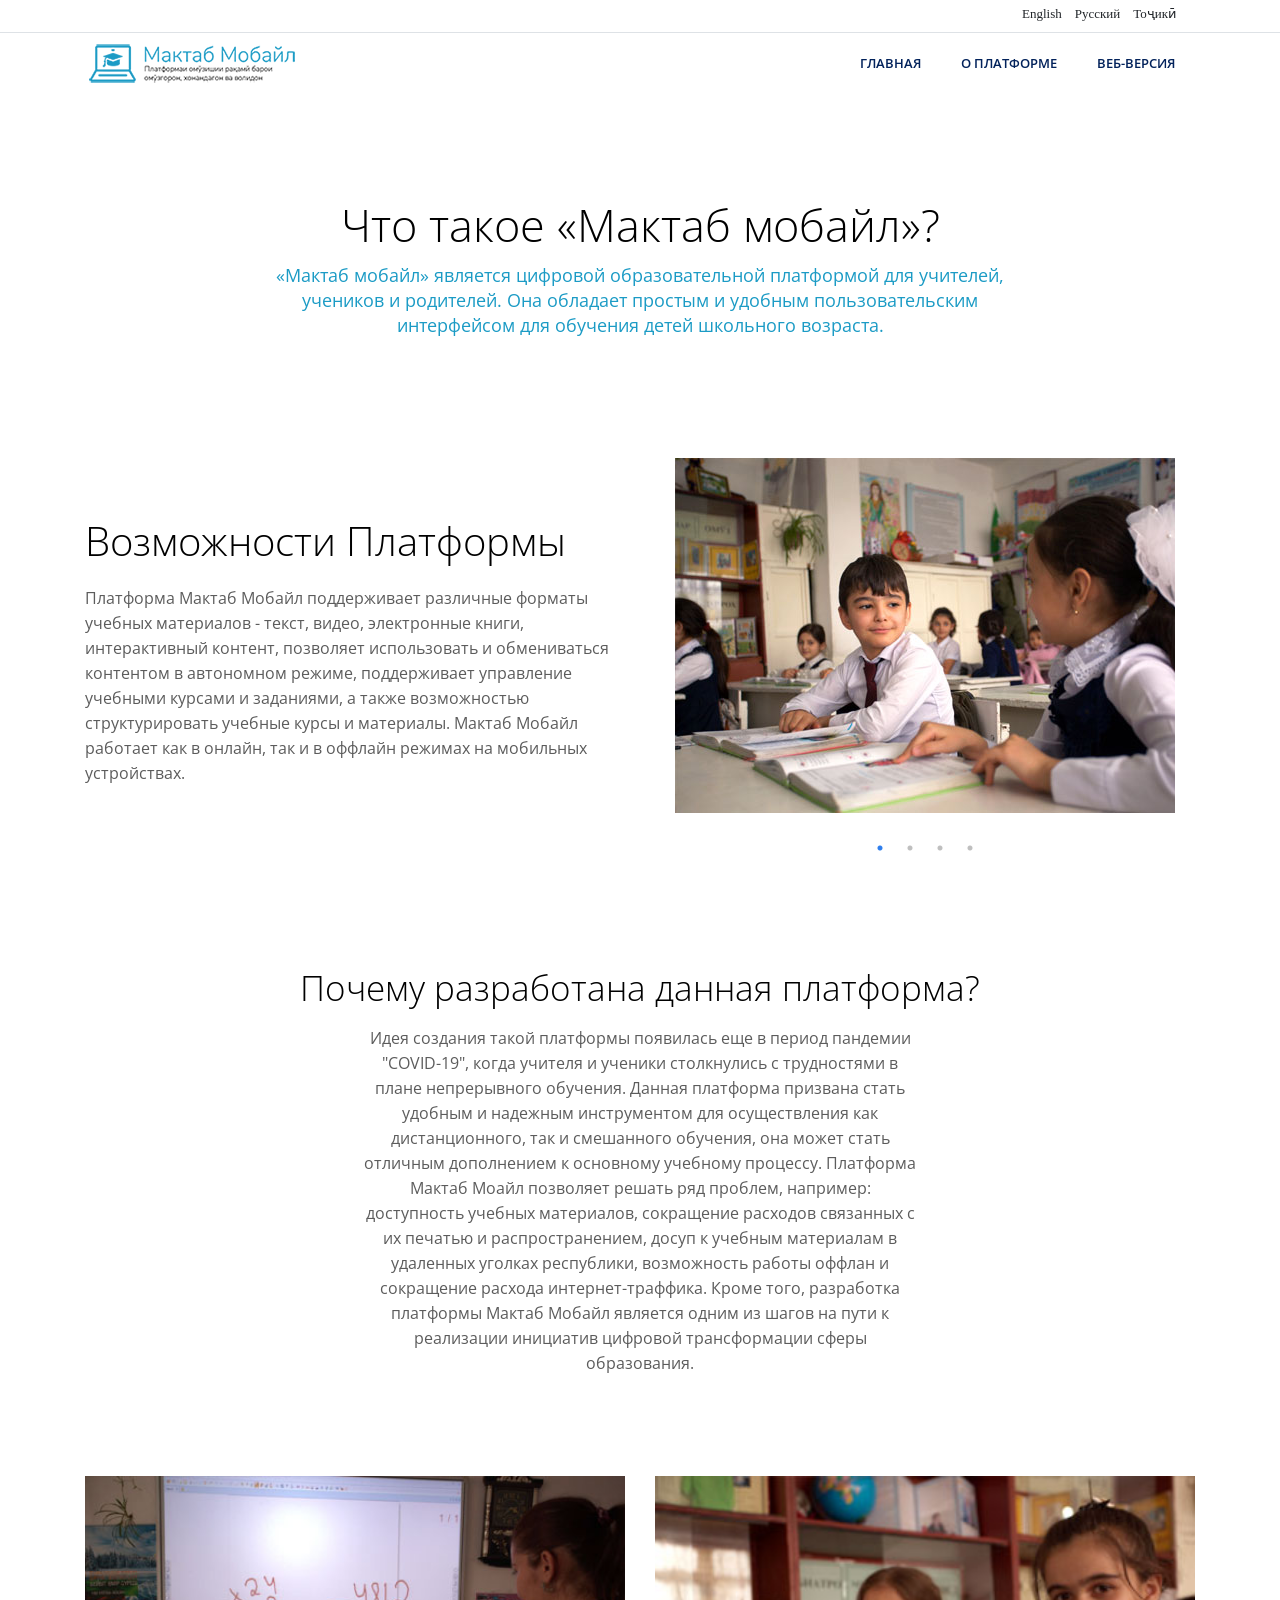
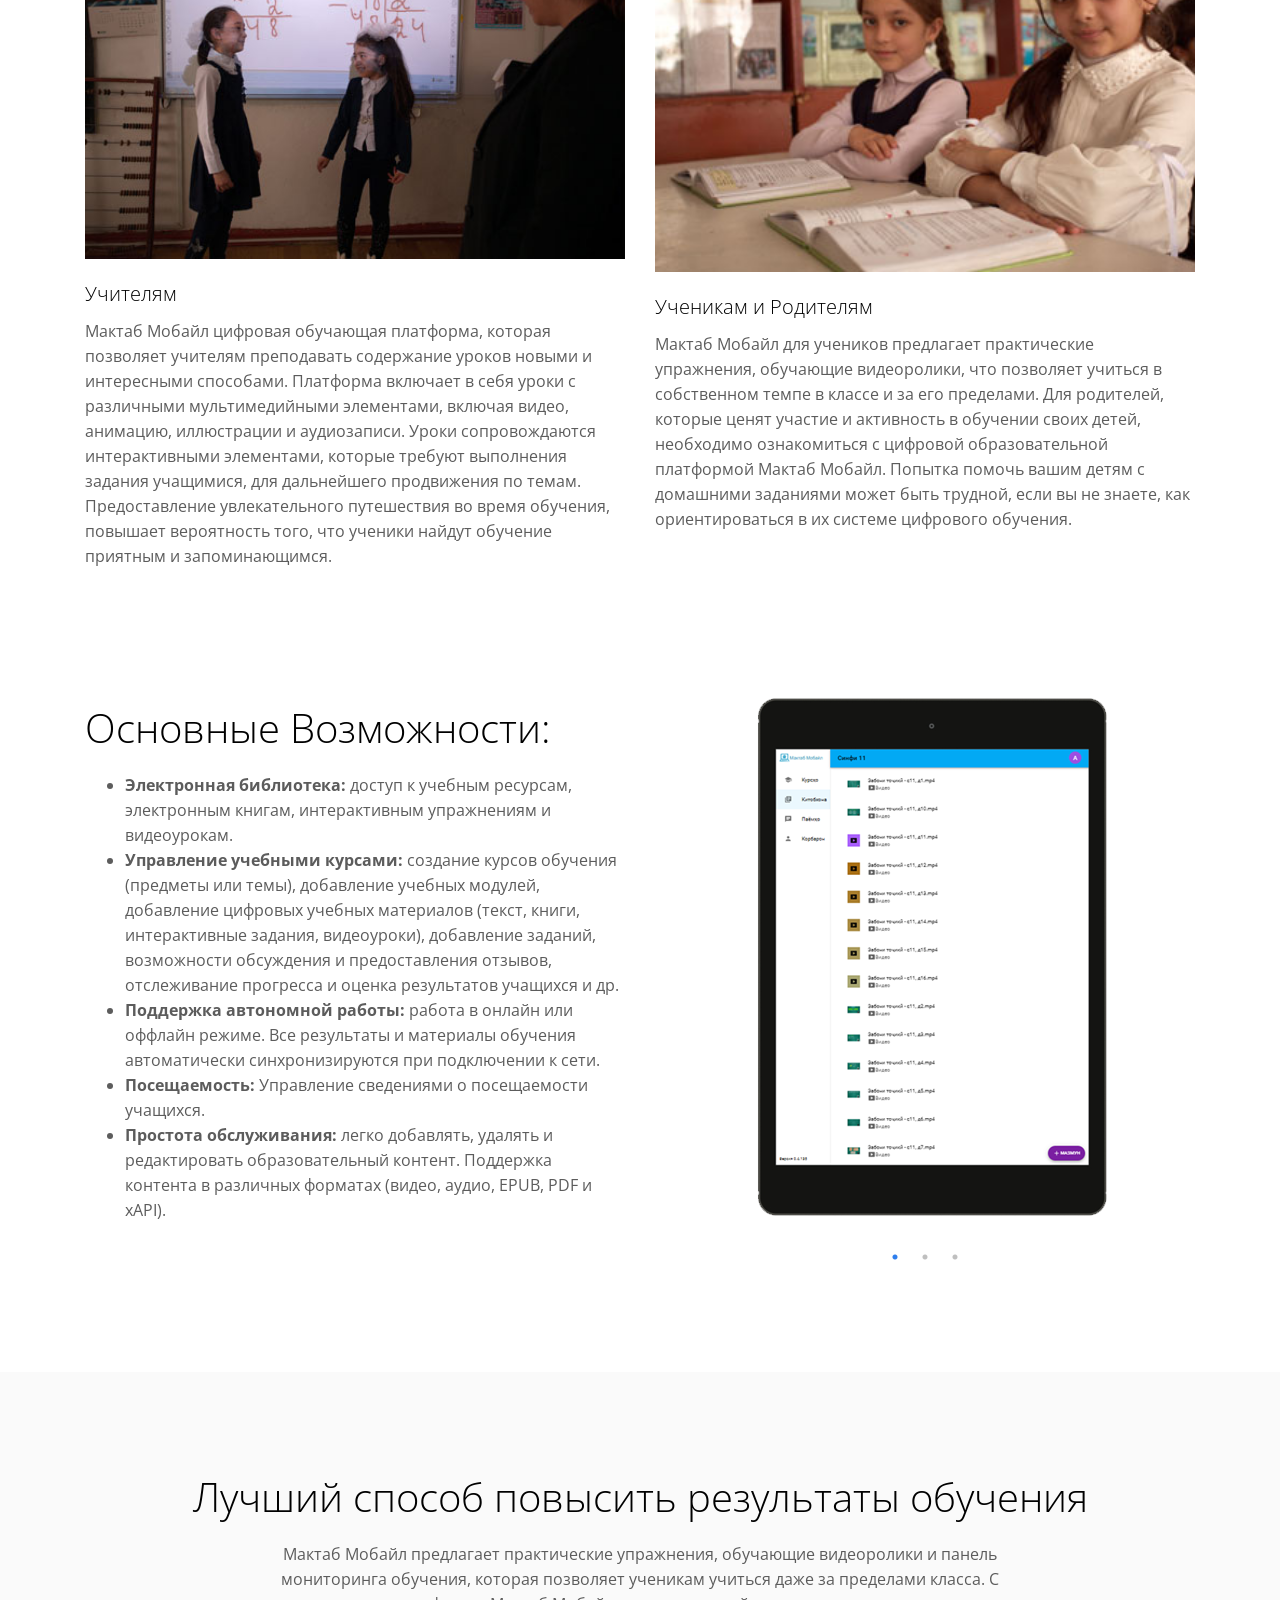
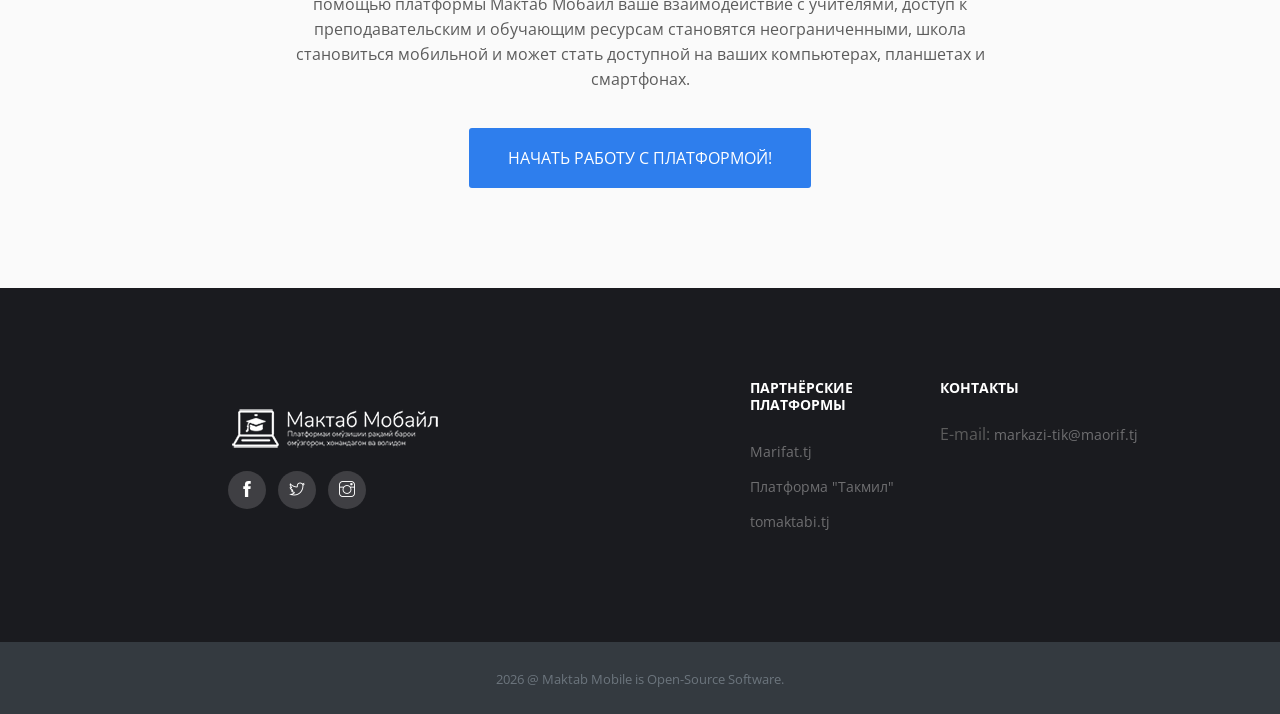
==== commit dea5bd60: "mm landing v2" ====
--- a/about.html
+++ b/about.html
@@ -1,518 +1,312 @@
 <!DOCTYPE html>
-<html dir="ltr" lang="en">
+<html lang="en,ru,tj">
 <head>
- 
-<!-- Meta Tags -->
-<meta name="viewport" content="width=device-width,initial-scale=1.0"/>
-<meta http-equiv="content-type" content="text/html; charset=UTF-8"/>
-<meta name="description" content="MaktabMobile | e-learning portal" />
-<meta name="keywords" content="academy, course, education, education html theme, elearning, learning," />
-<meta name="author" content="Shohjahon Hakimjonov" />
-
-<!-- Page Title -->
-<title>MaktabMobile | e-learning portal</title>
-
-<link href="images/logo_blue.png" rel="shortcut icon" type="image/png">
-
-<!-- Stylesheet -->
-<link href="css/bootstrap.min.css" rel="stylesheet" type="text/css">
-<link href="css/jquery-ui.min.css" rel="stylesheet" type="text/css">
-<link href="css/animate.css" rel="stylesheet" type="text/css">
-<link href="css/css-plugin-collections.css" rel="stylesheet"/>
-<!-- CSS | menuzord megamenu skins -->
-<link id="menuzord-menu-skins" href="css/menuzord-skins/menuzord-rounded-boxed.css" rel="stylesheet"/>
-<!-- CSS | Main style file -->
-<link href="css/style-main.css" rel="stylesheet" type="text/css">
-<!-- CSS | Preloader Styles -->
-<link href="css/preloader.css" rel="stylesheet" type="text/css">
-<!-- CSS | Custom Margin Padding Collection -->
-<link href="css/custom-bootstrap-margin-padding.css" rel="stylesheet" type="text/css">
-<!-- CSS | Responsive media queries -->
-<link href="css/responsive.css" rel="stylesheet" type="text/css">
-<!-- CSS | Style css. This is the file where you can place your own custom css code. Just uncomment it and use it. -->
-<!-- <link href="css/style.css" rel="stylesheet" type="text/css"> -->
-
-<!-- Revolution Slider 5.x CSS settings -->
-<link  href="js/revolution-slider/css/settings.css" rel="stylesheet" type="text/css"/>
-<link  href="js/revolution-slider/css/layers.css" rel="stylesheet" type="text/css"/>
-<link  href="js/revolution-slider/css/navigation.css" rel="stylesheet" type="text/css"/>
-
-<!-- CSS | Theme Color -->
-<link href="css/colors/theme-skin-color-set-1.css" rel="stylesheet" type="text/css">
-
-
-
-<!-- external javascripts -->
-<script src="js/jquery-2.2.4.min.js"></script>
-<script src="js/jquery-ui.min.js"></script>
-<script src="js/bootstrap.min.js"></script>
-<!-- JS | jquery plugin collection for this theme -->
-<script src="js/jquery-plugin-collection.js"></script>
-
-<!-- Revolution Slider 5.x SCRIPTS -->
-<script src="js/revolution-slider/js/jquery.themepunch.tools.min.js"></script>
-<script src="js/revolution-slider/js/jquery.themepunch.revolution.min.js"></script>
-
+  <meta charset="utf-8">
+  <title>Мактаб Мобайл - цифровая образовательная платформа</title>
+  <meta http-equiv="X-UA-Compatible" content="IE=edge">
+  <meta name="description" content="Maktab Mobile landing page">
+  <meta name="viewport" content="width=device-width, initial-scale=1.0, maximum-scale=5.0">
+  <meta name="author" content="RCAIDT">
+  <!-- Favicon -->
+  <link rel="shortcut icon" type="image/x-icon" href="images/mm/mm_favicon.png" />
+  <!-- PLUGINS CSS STYLE -->
+  <link rel="stylesheet" href="plugins/bootstrap/bootstrap.min.css">
+  <link rel="stylesheet" href="plugins/themify-icons/themify-icons.css">
+  <link rel="stylesheet" href="plugins/slick/slick.css">
+  <link rel="stylesheet" href="plugins/slick/slick-theme.css">
+  <link rel="stylesheet" href="plugins/fancybox/jquery.fancybox.min.css">
+  <link rel="stylesheet" href="plugins/aos/aos.css">
+  <!-- CUSTOM CSS -->
+  <link href="css/style.css" rel="stylesheet">
 </head>
-<body class="">
-<div id="wrapper" class="clearfix">
-  <!-- preloader -->
-  <div id="preloader">
-    <div id="spinner">
-      <div class="preloader-dot-loading">
-        <div class="cssload-loading"><i></i><i></i><i></i><i></i></div>
-      </div>
+
+<body class="body-wrapper" data-spy="scroll" data-target=".privacy-nav">
+
+
+<!-- Выбор языка -->
+<div class="border-bottom" id="top_language_bar">
+	<div class="container p-1">
+	<div class="row" style="height: 24px;">
+		<div class="col-lg-12 text-right" style="font-size:13px;">
+		<a href="" onclick="setLanguage('en');" style="margin-right: 10px; font-family: OpenSans;" id="english_lang">English</a>
+		<a href="" onclick="setLanguage('ru');" style="margin-right: 10px; font-family: OpenSans;" id="russian_lang">Русский</a>
+		<a href="" onclick="setLanguage('tj');" style="margin-right: 30px; font-family: OpenSans;" id="tajik_lang">Тоҷикӣ</a>
+		</div>
+	</div>
+	</div>
+</div>
+
+<nav class="navbar main-nav navbar-expand-lg px-2 px-sm-0 py-2 py-lg-0">
+  <div class="container">
+    <a class="navbar-brand" href="index.html"><img src="images/mm/logo-horizontal.png" alt="logo"></a>
+    <button class="navbar-toggler" type="button" data-toggle="collapse" data-target="#navbarNav"
+      aria-controls="navbarNav" aria-expanded="false" aria-label="Toggle navigation">
+      <span class="ti-menu"></span>
+    </button>
+    <div class="collapse navbar-collapse" id="navbarNav">
+      <ul class="navbar-nav ml-auto">
+		<li class="nav-item">
+          <a class="nav-link" href="index.html">Главная</a>
+        </li>
+        <li class="nav-item @@about">
+          <a class="nav-link active" href="about.html">О платформе</a>
+        </li>
+		<li class="nav-item">
+          <a class="nav-link" href="https://school.maktabmobile.tj" target="_blank">Веб-версия</a>
+        </li>
+      </ul>
     </div>
-   <!-- <div id="disable-preloader" class="btn btn-default btn-sm">Disable Preloader</div>-->
-  </div> 
-  
- <!-- Header -->
- <header id="header" class="header">
-  <div class="header-top bg-theme-color-2 sm-text-center p-0">
+  </div>
+</nav>
+
+<!--================================
+=            Page Title            =
+=================================-->
+
+<section class="section page-title">
+	<div class="container">
+		<div class="row">
+			<div class="col-sm-8 m-auto">
+				<!-- Page Title -->
+				<h1>Что такое «Мактаб мобайл»?</h1>
+				<!-- Page Description -->
+				<p class="mm-color1" style="font-size:18px;">«Мактаб мобайл» является цифровой образовательной платформой для учителей, учеников и родителей. Она обладает простым и удобным пользовательским интерфейсом для обучения детей школьного возраста.</p>
+			</div>
+		</div>
+	</div>
+</section>
+
+<!--====  End of Page Title  ====-->
+
+
+<!--===============================
+=            Our Story            =
+================================-->
+<section class="section about p-0">
+	<div class="container">
+		<div class="row">
+			<div class="col-lg-6 align-self-center">
+				<div class="content text-center text-lg-left">
+					<!-- Headline -->
+					<h2>Возможности платформы</h2>
+					<!-- Story -->
+					<p>Платформа Мактаб Мобайл поддерживает различные форматы учебных материалов - текст, видео, электронные книги, интерактивный контент, позволяет использовать и обмениваться контентом в автономном режиме, поддерживает управление учебными курсами и заданиями, а также возможностью структурировать учебные курсы и материалы. Мактаб Мобайл работает как в онлайн, так и в оффлайн режимах на мобильных устройствах.</p>
+				</div>
+			</div>
+			<div class="col-lg-6 mt-4 mt-lg-0">
+				<!-- Story Image Slider -->
+				<div class="about-slider">
+					<!-- Story Image -->
+					<div class="item">
+						<img class="w-100" src="images/mm/about/story-slider-01.jpg" alt="slider-image">
+					</div>
+					<!-- Story Image -->
+					<div class="item">
+						<img class="w-100" src="images/mm/about/story-slider-02.jpg" alt="slider-image">
+					</div>
+					<!-- Story Image -->
+					<div class="item">
+						<img class="w-100" src="images/mm/about/story-slider-03.jpg" alt="slider-image">
+					</div>
+					<!-- Story Image -->
+					<div class="item">
+						<img class="w-100" src="images/mm/about/story-slider-04.jpg" alt="slider-image">
+					</div>
+				</div>
+			</div>
+		</div>
+	</div>
+</section>
+<!--====  End of Our Story  ====-->
+
+<!--================================
+=            Behind Story          =
+=================================-->
+<section class="section">
+	<div class="container">
+		<div class="row">
+			<div class="col-12">
+				<div class="section-title mb-0">
+					<h2>Почему разработана данная платформа?</a></h2>
+					<p>Идея создания такой платформы появилась еще в период пандемии "COVID-19", когда учителя и ученики столкнулись с трудностями в плане непрерывного обучения.
+					Данная платформа призвана стать удобным и надежным инструментом для осуществления как дистанционного, так и смешанного обучения, она может стать отличным дополнением к основному учебному процессу. Платформа Мактаб Моайл позволяет решать ряд проблем, например: доступность учебных материалов, сокращение расходов связанных с их печатью и распространением, досуп к учебным материалам в удаленных уголках республики, возможность работы оффлан и сокращение расхода интернет-траффика. Кроме того, разработка платформы Мактаб Мобайл является одним из шагов на пути к реализации инициатив цифровой трансформации сферы образования.
+					</p>
+				</div>
+			</div>
+		</div>
+	</div>
+</section>
+<!--====  End of Behind Story  ====-->
+
+<!--==================================
+=            Create Story            =
+===================================-->
+<section class="section create-stories pt-0">
+	<div class="container">
+		<div class="row">
+			<div class="col-lg-6">
+				<div class="block">
+					<!-- Image -->
+					<img class="img-fluid" src="images/mm/about/teachers-01.jpg" alt="Story-Image">
+					<!-- Heading -->
+					<h3>Учителям</h3>
+					<!-- Story -->
+					<p>Мактаб Мобайл цифровая обучающая платформа, которая позволяет учителям преподавать содержание уроков новыми и интересными способами. Платформа включает в себя уроки с различными мультимедийными элементами, включая видео, анимацию, иллюстрации и аудиозаписи. Уроки сопровождаются интерактивными элементами, которые требуют выполнения задания учащимися, для дальнейшего продвижения по темам. Предоставление увлекательного путешествия во время обучения, повышает вероятность того, что ученики найдут обучение приятным и запоминающимся.</p>
+				</div>
+			</div>
+			<div class="col-lg-6 mt-5 mt-lg-0">
+				<div class="block">
+					<!-- Image -->
+					<img class="img-fluid" src="images/mm/about/students-01.jpg" alt="Story-Image">
+					<!-- Heading -->
+					<h3>Ученикам и Родителям</h3>
+					<!-- Story -->
+					<p>Мактаб Мобайл для учеников предлагает практические упражнения, обучающие видеоролики, что позволяет учиться в собственном темпе в классе и за его пределами.
+					Для родителей, которые ценят участие и активность в обучении своих детей, необходимо ознакомиться с цифровой образовательной платформой Мактаб Мобайл. Попытка помочь вашим детям с домашними заданиями может быть трудной, если вы не знаете, как ориентироваться в их системе цифрового обучения.
+					</p>
+				</div>
+			</div>
+		</div>
+	</div>
+</section>
+<!--====  End of Create Story  ====-->
+
+
+<!--===============================
+=            Our Story            =
+================================-->
+<section class="section about pt-0">
+	<div class="container">
+		<div class="row">
+			<div class="col-lg-6 align-self-center">
+				<div class="content text-center text-lg-left">
+					<!-- Headline -->
+					<h2>Основные возможности:</h2>
+					<!-- Story -->
+					<p>
+					<ul>
+						<li><strong>Электронная библиотека: </strong>доступ к учебным ресурсам, электронным книгам, интерактивным упражнениям и видеоурокам.</li>
+						<li><strong>Управление учебными курсами: </strong>создание курсов обучения (предметы или темы), добавление учебных модулей, добавление цифровых учебных материалов (текст, книги, интерактивные задания, видеоуроки), добавление заданий, возможности обсуждения и предоставления отзывов, отслеживание прогресса и оценка результатов учащихся и др.</li>
+						<li><strong>Поддержка автономной работы: </strong>работа в онлайн или оффлайн режиме. Все результаты и материалы обучения автоматически синхронизируются при подключении к сети.</li>
+						<li><strong>Посещаемость: </strong>Управление сведениями о посещаемости учащихся.</li>
+						<li><strong>Простота обслуживания: </strong>легко добавлять, удалять и редактировать образовательный контент. Поддержка контента в различных форматах (видео, аудио, EPUB, PDF и xAPI).</li>
+					</ul>
+					</p>
+				</div>
+			</div>
+			<div class="col-lg-6 mt-5 mt-lg-0">
+				<!-- Story Image Slider -->
+				<div class="about-slider">
+					<!-- Story Image -->
+					<div class="item">
+						<img class="w-100" src="images/mm/about/feature-slider-01.png" alt="slider-image">
+					</div>
+					<!-- Story Image -->
+					<div class="item">
+						<img class="w-100" src="images/mm/about/feature-slider-02.png" alt="slider-image">
+					</div>
+					<!-- Story Image -->
+					<div class="item">
+						<img class="w-100" src="images/mm/about/feature-slider-03.png" alt="slider-image">
+					</div>
+				</div>
+			</div>
+		</div>
+	</div>
+</section>
+<!--====  End of Our Story  ====-->
+
+<!--=====================================
+=            Section comment            =
+======================================-->
+
+<section class="section cta-hire bg-gary">
+	<div class="container">
+		<div class="row">
+			<div class="col-md-12 text-center">
+				<!-- Hire Title -->
+				<h2>Лучший способ повысить результаты обучения</h2>
+				<!-- Job Description -->
+				<p>Мактаб Мобайл предлагает практические упражнения, обучающие видеоролики и панель мониторинга обучения, которая позволяет ученикам учиться даже за пределами класса. С помощью платформы Мактаб Мобайл ваше взаимодействие с учителями, доступ к преподавательским и обучающим ресурсам становятся неограниченными, школа становиться мобильной и может стать доступной на ваших компьютерах, планшетах и смартфонах.</p>
+				<!-- Action Button -->
+				<a href="https://play.google.com/store/apps/details?id=tj.maktabmobile.app" class="mt-3 btn btn-main-md">Начать работу с платформой!</a>
+			</div>
+		</div>
+	</div>
+</section>
+
+<!--====  End of Section comment  ====-->
+
+
+<!--============================
+=            Footer            =
+=============================-->
+<footer>
+  <div class="footer-main">
     <div class="container">
       <div class="row">
-        <div class="col-md-4">
-          
+        <div class="col-lg-4 col-md-12 m-md-auto align-self-center">
+          <div class="block">
+            <a href="index.html"><img src="images/mm/logo-horizontal-white.png" alt="footer-logo"></a>
+            <!-- Social Site Icons -->
+            <ul class="social-icon list-inline">
+              <li class="list-inline-item">
+                <a href="https://www.facebook.com/uniceftajikistan/"><i class="ti-facebook"></i></a>
+              </li>
+              <li class="list-inline-item">
+                <a href="https://x.com/unicef_tjk/"><i class="ti-twitter"></i></a>
+              </li>
+              <li class="list-inline-item">
+                <a href="https://www.instagram.com/uniceftajikistan/"><i class="ti-instagram"></i></a>
+              </li>
+            </ul>
+          </div>
         </div>
-        <div class="col-md-8">
-         
-          <div class="widget no-border m-0  pull-right flip sm-pull-none sm-text-center">
-            <ul class="list-inline font-13 sm-text-center mt-5 mb-5 pull-right ">
-            
-              <li><a href="#" class="text-white" onclick="setCookieAndReload('en');" id="english_lang">English</a></li>
-              <li class="text-white">|</li>
-             <!-- <li><a href="" class="text-white" onclick="setLanguage('ru');" id="russian_lang">Russian</a></li>
-              <li class="text-white">|</li>-->
-              <li><a href="#" class="text-white" onclick="setCookieAndReload('tj');" id="tajik_lang">Tajik</a></li>
-              <li class="text-white">|</li>
-                <li><a href="#" class="text-white" onclick="setCookieAndReload('ru');" id="russian_lang">Russian</a></li>
-        
+        <div class="col-lg-2 col-md-3 col-6 mt-5 mt-lg-0">
+          <div class="block-2">
+            <!-- heading -->
+            <h6>Партнёрские платформы</h6>
+            <!-- links -->
+            <ul>
+              <li><a href="https://marifat.tj">Marifat.tj</a></li>
+              <li><a href="https://dl.rcict.net">Платформа "Такмил"</a></li>
+              <li><a href="https://tomaktabi.tj">tomaktabi.tj</a></li>
+            </ul>
+          </div>
+        </div>
+        <div class="col-lg-3 col-md-3 col-6 mt-5 mt-lg-0">
+          <div class="block-2">
+            <!-- heading -->
+            <h6>Контакты</h6>
+            <!-- links -->
+            <ul>
+              <li>E-mail: <a href="mailto:markazi-tik@maorif.tj">markazi-tik@maorif.tj</a></li>
             </ul>
           </div>
         </div>
       </div>
     </div>
   </div>
-  <div class="header-middle p-0 bg-lightest xs-text-center">
-    <div class="container pt-0 pb-0">
-      <div class="row">
-        <div class="col-xs-12 col-sm-4 col-md-5">
-          <div class="widget no-border m-0">
-            <a class="menuzord-brand pull-left flip xs-pull-center mb-15" href="javascript:void(0)"><img id="logo_img" src="images/logo-wide.png" alt=""></a>
-          </div>
-        </div>
-        <div class="col-xs-12 col-sm-4 col-md-4">
-          <div class="widget no-border pull-right sm-pull-none sm-text-center mt-10 mb-10 m-0">
-            <ul class="list-inline">
-              <li>
-                
-              </li>
-            </ul>
-          </div>
-        </div>  
-        <div class="col-xs-12 col-sm-4 col-md-3">
-          <div class="widget no-border pull-right sm-pull-none sm-text-center mt-10 mb-10 m-0">
-            <a class="menuzord-brand pull-right flip xs-pull-center mb-15" href="javascript:void(0)"><img id="logo_ministry" src="images/ministr-resized.png" alt=""></a>
-          </div>
-        </div>
-      </div>
-    </div>
+  <div class="text-center bg-dark py-4">
+    <small class="text-secondary"><script>document.write(new Date().getFullYear())</script> @ Maktab Mobile is Open-Source Software<a href="https://github.com/UstadMobile/UstadMobile/tree/release-maktab-mobile">.</a></small>
   </div>
-  <div class="header-nav">
-    <div class="header-nav-wrapper navbar-scrolltofixed bg-theme-colored border-bottom-theme-color-2-1px">
-      <div class="container">
-        <nav id="menuzord" class="menuzord bg-theme-colored pull-left flip menuzord-responsive">
-          <ul class="menuzord-menu">
-            <li  style="margin-right: 10px;"><a id="home" href="index.html">Home</a>
-            
-            </li>
-            <li class="active " style="margin-right: 10px;"><a id="about" href="about.html">About <span class="label label-info"></span></a>
-            
-            </li>
-            <li  style="margin-right: 10px;"><a id="educators" href="for-teachers.html">For Teachers</a>
-             
-            </li>
-            <li style="margin-right: 10px;"><a id="parents" href="for-parents.html">For Parents</a>
-             
-            </li>
-            <li style="margin-right: 10px;"><a id="students" href="for-students.html">For Students</a>
-            </li>
-           <!-- <li style="margin-right: 10px;"><a id="faq" href="faq.html">FAQ</a>-->
-             
-            </li>
-           
-          </ul>
-          <ul class="pull-right flip hidden-sm hidden-xs">
-            <li>
-              <!-- Modal: Book Now Starts -->
-              <a id="get_started" class="btn btn-colored btn-flat bg-theme-color-2 text-white font-14 bs-modal-ajax-load mt-0 p-25 pr-15 pl-15" href="https://maktabmobile.org/demo/">Get Started</a>
-              <!-- Modal: Book Now End -->
-            </li>
-          </ul>
-          <div id="top-search-bar" class="collapse">
-            <div class="container">
-              <form role="search" action="#" class="search_form_top" method="get">
-                <input type="text" placeholder="Type text and press Enter..." name="s" class="form-control" autocomplete="off">
-                <span class="search-close"><i class="fa fa-search"></i></span>
-              </form>
-            </div>
-          </div>
-        </nav>
-      </div>
-    </div>
+</footer>
+
+
+  <!-- To Top -->
+  <div class="scroll-top-to">
+    <i class="ti-angle-up"></i>
   </div>
-</header>
-  <!-- Start main-content -->
-  <div class="main-content">
-
-    <!-- Section: inner-header -->
-    <section class="inner-header divider layer-overlay overlay-dark-5" data-bg-img="images/tj/about-cover-a.png">
-      <div class="container pt-70 pb-20">
-        <!-- Section Content -->
-        <div class="section-content">
-          <div class="row">
-            <div class="col-md-12">
-              <h2 class="title text-white" id="about_title" >About</h2>
-              <ol class="breadcrumb text-left text-black mt-10">
-                <li><a href="index.html" id="homeb">Home</a></li>
-                <li class="active text-gray-silver" id="aboutb">About</li>
-              </ol>
-            </div>
-          </div>
-        </div>
-      </div>
-    </section>
-
-    <!-- Section: About -->
-    <section class="">
-      <div class="container">
-        <div class="section-content">
-          <div class="row">
-            <div class="col-md-6">
-              <h2 class="text-uppercase font-weight-600 mt-0 font-28 line-bottom" id="what_is_mm">What is Maktab Mobile?</h2>
-              <h4 class="text-theme-colored" id="what_is_mm_desc">Maktab Mobile is a platform with simple easy-to-use interface for distance learning developed for teachers and students.  </h4>
-              <p id="what_is_mm_desc2">Maktab Mobile supports video, eBooks, interactive content, allows using and sharing content offline, supports to manage classes and assignments and distributing lesson plans, professional development assignments. Maktab Mobile works both online and offline.</p>
-            </div>
-            <div class="col-md-6">
-              <div class="video-popup">                
-                <a href="" data-lightbox-gallery="youtube-video" title="Video">
-                  <img alt="" src="images/tj/IMG_5200-min.jpg" class="img-responsive img-fullwidth">
-                </a>
-              </div>
-            </div>
-          </div>
-        </div>
-      </div>
-    </section>
-
-    <!-- Section: home-boxes -->
-    <section class="bg-lighter">
-      <div class="container">
-        <div class="section-title">
-          <div class="row">
-            <div class="col-md-12">
-              <h2 class="text-uppercase text-theme-colored title line-bottom" id="who_can_benefit_from">Who can benefit from <span class="text-theme-color-2 font-weight-400">Maktab Mobile</span></h2>
-            </div>
-          </div>
-        </div>
-        <div class="section-content">
-          <div class="row" data-margin-top="0">
-            <div class="col-sm-12 col-md-4">
-              <div class="card effect__hover">
-                <div class="card__front border-3px bg-lighter">
-                    <div class="card__text">
-                      <div class="display-table-parent">
-                        <div class="display-table">
-                          <div class="display-table-cell">
-                            <div class="icon-box mb-0">
-                              <a href="#" class="icon mb-0">
-                                <i class="text-theme-colored pe-7s-users font-72"></i>
-                              </a>
-                              <h3 class="icon-box-title text-theme-colored" id="teacherss">Teachers</h3>
-                            </div>
-                          </div>
-                        </div>
-                      </div>
-                    </div>
-                 </div>
-                <div class="card__back" data-bg-color="#202c45">
-                  <div class="card__text">
-                    <div class="display-table-parent p-30">
-                        <div class="display-table">
-                          <div class="display-table-cell">
-                            <h3 class="text-theme-color-2" id="teacherssb">Teachers</h3>
-                            <p class="text-gray-lightgray" id="teacherssb_d">Maktab Mobile digital learning platform allow teachers to teach lesson content in new and interesting ways. The platform includes lessons with a variety of multimedia elements, including videos, animations, photos, and audio recordings. </p>
-                         
-                          </div>
-                        </div>
-                    </div>
-                  </div>
-                </div>
-              </div><!-- /flip-box -->
-            </div>
-            <div class="col-sm-12 col-md-4">
-              <div class="card effect__hover">
-                <div class="card__front border-3px bg-lighter" >
-                    <div class="card__text">
-                      <div class="display-table-parent">
-                        <div class="display-table">
-                          <div class="display-table-cell">
-                            <div class="icon-box mb-0">
-                              <a href="#" class="icon mb-0">
-                                <i class="text-theme-colored pe-7s-note2 font-72"></i>
-                              </a>
-                              <h3 class="icon-box-title text-theme-colored" id="parentss">Parents</h3>
-                            </div>
-                          </div>
-                        </div>
-                      </div>
-                    </div>
-                 </div>
-                <div class="card__back" data-bg-color="#202c45">
-                  <div class="card__text">
-                    <div class="display-table-parent p-30">
-                        <div class="display-table">
-                          <div class="display-table-cell">
-                            <h3 class="text-theme-color-2" id="parentssb">Parents</h3>
-                            <p id="parentssb_d" class="text-gray-lightgray">If you are a parent that values being involved and active in the education of your kid/s, then you will need to familiarize yourself with Maktab Mobile e-learning platform. Trying to help your children with their homework can be difficult if you don’t know how to navigate around their e-learning system.</p>
-                          
-                          </div>
-                        </div>
-                    </div>
-                  </div>
-                </div>
-              </div><!-- /flip-box -->
-            </div>
-            <div class="col-sm-12 col-md-4">
-              <div class="card effect__hover">
-                <div class="card__front border-3px bg-lighter" >
-                    <div class="card__text">
-                      <div class="display-table-parent">
-                        <div class="display-table">
-                          <div class="display-table-cell">
-                            <div class="icon-box mb-0">
-                              <a href="#" class="icon mb-0">
-                                <i class="text-theme-colored pe-7s-phone font-72"></i>
-                              </a>
-                              <h3 class="icon-box-title text-theme-colored" id="studentss">Students</h3>
-                            </div>
-                          </div>
-                        </div>
-                      </div>
-                    </div>
-                 </div>
-                <div class="card__back" data-bg-color="#202c45">
-                  <div class="card__text">
-                    <div class="display-table-parent p-30">
-                        <div class="display-table">
-                          <div class="display-table-cell">
-                            <h3 class="text-theme-color-2" id="studentssb">Students</h3>
-                            <p class="text-gray-lightgray" id="studentssb_d">Maktab Mobile offers practice exercises, instructional videos, and a personalized learning dashboard that empower learners to study at your own pace in and outside of the classroom.</p>                          </div>
-                        </div>
-                    </div>
-                  </div>
-                </div>
-              </div><!-- /flip-box -->
-            </div>
-          </div>
-        </div>
-      </div>
-    </section>
-    
-    <!-- Section: Services -->
-    <section id="services" >
-      <div class="container">
-        <div class="section-title">
-          <div class="row">
-            <div class="col-md-12">
-              <h2 class="text-uppercase text-theme-colored title line-bottom" id="our_features">Our <span class="text-theme-color-2 font-weight-400">Features</span></h2>
-            </div>
-          </div>
-        </div>
-        <div class="row mtli-row-clearfix">
-          <div class="col-xs-12 col-sm-6 col-md-4">
-            <div class="icon-box iconbox-theme-colored bg-white p-15 mb-30 border-1px" style="height:150px;">
-              <a class="icon icon-dark border-left-theme-color-2-3px pull-left flip mb-0 mr-0 mt-5" href="#">
-                <i class="pe-7s-scissors"></i>
-              </a>
-              <div class="icon-box-details">
-                <h4 class="icon-box-title font-16 font-weight-600 m-0 mb-5" id="libraryB">Library</h4>
-                <p class="text-gray font-13 mb-0" id="libraryBdesc">Access your coursework, complete assignments, and choose ebooks, interactive exercises or videos from the library to help you learn.
-                </p>
-              </div>
-            </div>    
-          </div>
-          <div class="col-xs-12 col-sm-6 col-md-4">
-            <div class="icon-box iconbox-theme-colored bg-white p-15 mb-30 border-1px" style="height:150px;">
-              <a class="icon icon-dark border-left-theme-color-2-3px pull-left flip mb-0 mr-0 mt-5" href="#">
-                <i class="pe-7s-pen"></i>
-              </a>
-              <div class="icon-box-details">
-                <h4 class="icon-box-title font-16 font-weight-600 m-0 mb-5" id="offline_support">Offline support</h4>
-                <p class="text-gray font-13 mb-0" id="offline_support_desc">Everything works online or offline. Your scores and submissions sync automatically when you reconnect.</p>
-              </div>
-            </div>    
-          </div>
-          <div class="col-xs-12 col-sm-6 col-md-4">
-            <div class="icon-box iconbox-theme-colored bg-white p-15 mb-30 border-1px" style="height:150px;">
-              <a class="icon icon-dark border-left-theme-color-2-3px pull-left flip mb-0 mr-0 mt-5" href="#">
-                <i class="pe-7s-tools"></i>
-              </a>
-              <div class="icon-box-details">
-                <h4 class="icon-box-title font-16 font-weight-600 m-0 mb-5" id="interactive_learning">Interactive learning support</h4>
-                <p class="text-gray font-13 mb-0" id="interactive_learning_desc">Easily add, remove, and edit educational content. Built-in support for your existing content including video, audio, EPUB, PDF, and Experience API files.</p>
-              </div>
-            </div>    
-          </div>
-          <div class="col-xs-12 col-sm-6 col-md-4">
-            <div class="icon-box iconbox-theme-colored bg-white p-15 mb-30 border-1px" style="height:150px;">
-              <a class="icon icon-dark border-left-theme-color-2-3px pull-left flip mb-0 mr-0 mt-5" href="#">
-                <i class="pe-7s-vector"></i>
-              </a>
-              <div class="icon-box-details">
-                <h4 class="icon-box-title font-16 font-weight-600 m-0 mb-5" id="class_management">Class Management</h4>
-                <p class="text-gray font-13 mb-0" id="class_management_desc">Create class assignments, track student progress, and record your feedback and grades for students.</p>
-              </div>
-            </div>    
-          </div>
-          <div class="col-xs-12 col-sm-6 col-md-4">
-            <div class="icon-box iconbox-theme-colored bg-white p-15 mb-30 border-1px" style="height:150px;">
-              <a class="icon icon-dark border-left-theme-color-2-3px pull-left flip mb-0 mr-0 mt-5" href="#">
-                <i class="pe-7s-phone"></i>
-              </a>
-              <div class="icon-box-details">
-                <h4 class="icon-box-title font-16 font-weight-600 m-0 mb-5" id="attendance">Attendance</h4>
-                <p class="text-gray font-13 mb-0" id="attendance_desc">Manage class details, calendars, and record attendance.</p>
-              </div>
-            </div>    
-          </div>
-          <div class="col-xs-12 col-sm-6 col-md-4">
-            <div class="icon-box iconbox-theme-colored bg-white p-15 mb-30 border-1px" style="height:150px;">
-              <a class="icon icon-dark border-left-theme-color-2-3px pull-left flip mb-0 mr-0 mt-5" href="#">
-                <i class="pe-7s-light"></i>
-              </a>
-              <div class="icon-box-details">
-                <h4 class="icon-box-title font-16 font-weight-600 m-0 mb-5" id="reports">Reports</h4>
-                <p class="text-gray font-13 mb-0" id="reports_desc">Efficient, streamlined reporting direct from teachers and students.
-                </p>
-              </div>
-            </div>    
-          </div>
-        </div>
-      </div>
-    </section>
-
-    <section class="clients bg-theme-color-2">
-      <div class="container pt-10 pb-0">
-        <div class="row">
-          <div class="col-md-12">
-            <!-- Section: Clients -->
-            <div class="owl-carousel-6col clients-logo transparent text-center owl-nav-top">
-              <div class="item"> <h2 class="text-white bold" id="partners">Partners : </h2></div>
-              <div class="item"> <a href="#"><img id="moes" src="images/moes.png" alt=""></a></div>
-              <div class="item"> <a href="#"><img id="eu" src="images/un.png" alt=""></a></div>
-              <div class="item"> <a href="#"><img id="unicef" src="images/unicef.png" alt=""></a></div>
-            </div>
-          </div>
-        </div>
-      </div>
-    </section>
-  <!-- end main-content -->
-  </div>
-
-  <footer id="footer" class="footer pb-0" data-bg-img="images/footer-bg.png" data-bg-color="#25272e">
-    <div class="container pt-60 pb-30">
-      <div class="row multi-row-clearfix">
-        <div class="col-sm-6 col-md-4">
-          <div class="widget dark"> <img alt="" id="footer_logo" src="images/logo-wide-white.png">
-            <p class="font-12 mt-20 mb-10" id="maktab_desc_footer">Maktab Mobile is the first e-learning portal of the Ministry of Education and Science that works everywhere (computers, tablets, mobile phones) both on-line and off-line promoting learning and competency acquisition. </p>
-            <ul class="styled-icons icon-dark mt-20">
-              <li><a href="#" data-bg-color="#3B5998"><i class="fa fa-facebook"></i></a></li>
-              <li><a href="#" data-bg-color="#02B0E8"><i class="fa fa-twitter"></i></a></li>
-              <li><a href="#" data-bg-color="#05A7E3"><i class="fa fa-skype"></i></a></li>
-              <li><a href="#" data-bg-color="#A11312"><i class="fa fa-google-plus"></i></a></li>
-              <li><a href="#" data-bg-color="#C22E2A"><i class="fa fa-youtube"></i></a></li>
-            </ul>
-          </div>
-        </div>
-       
-        <div class="col-sm-6 col-md-4 ">
-          <div class="widget dark text-center">
-            <h5 class="widget-title line-bottom-theme-colored-2" id="quick_links">Quick links</h5>
-            <div class="latest-posts">
-              <article class="post media-post clearfix pb-0 mb-10">
-                <a class="post-thumb" href="#"><img src="" alt=""></a>
-                <div class="post-right">
-                  <h5 class="post-title mt-0 mb-5"><a href="index.html" id="homef">Home</a></h5>
-                 
-                </div>
-              </article>
-              <article class="post media-post clearfix pb-0 mb-10">
-                <a class="post-thumb" href="#"><img src="" alt=""></a>
-                <div class="post-right">
-                  <h5 class="post-title mt-0 mb-5"><a href="about.html" id="aboutf">About</a></h5>
-                  
-                </div>
-              </article>
-              <article class="post media-post clearfix pb-0 mb-10">
-                <a class="post-thumb" href="#"><img src="" alt=""></a>
-                <div class="post-right">
-                  <h5 class="post-title mt-0 mb-5"><a href="for-teachers.html" id="teachersf">For Teachers</a></h5>
-            
-                </div>
-              </article>
-              <article class="post media-post clearfix pb-0 mb-10">
-                <a class="post-thumb" href="#"><img src="" alt=""></a>
-                <div class="post-right">
-                  <h5 class="post-title mt-0 mb-5"><a href="for-parents.html" id="parentsf">For Parents</a></h5>
-            
-                </div>
-              </article>
-              <article class="post media-post clearfix pb-0 mb-10">
-                <a class="post-thumb" href="#"><img src="" alt=""></a>
-                <div class="post-right">
-                  <h5 class="post-title mt-0 mb-5"><a href="for-students.html" id="studentsf">For Students</a></h5>
-            
-                </div>
-              </article>
-             <!-- <article class="post media-post clearfix pb-0 mb-10">
-                <a class="post-thumb" href="#"><img src="" alt=""></a>
-                <div class="post-right">
-                  <h5 class="post-title mt-0 mb-5"><a href="faq.html" id="faqf">FAQ</a></h5>
-            
-                </div>
-              </article>-->
-            </div>
-          </div>
-        </div>
-        <div class="col-sm-6 col-md-4">
-          <div class="widget dark text-right">
-            <h5 class="widget-title line-bottom-theme-colored-2" id="email">Email</h5>
-            <ul class="list list-border">
-              <li><a href="#">support@maktabmobile.tj</a></li>
-              <li><a href="#" class="lineheight-20" id="dushanbe">Dushanbe, Tajikstan</a></li>
-            </ul>
-          
-          </div>
-        </div>
-      </div>
-    </div>
-    <div class="container-fluid bg-theme-colored p-20">
-      <div class="row text-center">
-        <div class="col-md-12">
-          <p class="text-white font-11 m-0">Copyright &copy;2021 UNICEF Tajikistan. All Rights Reserved</p>
-        </div>
-      </div>
-    </div>
-  </footer>
-  <a class="scrollToTop" href="#"><i class="fa fa-angle-up"></i></a>
-<!-- end wrapper --> 
-
-<!-- Footer Scripts --> 
-<!-- JS | Custom script for all pages --> 
-<script src="js/custom.js"></script>
-<!--translation script-->
-<script src="js/translation.js"></script>
-
+  
+  <!-- JAVASCRIPTS -->
+  <script src="plugins/jquery/jquery.min.js"></script>
+  <script src="plugins/bootstrap/bootstrap.min.js"></script>
+  <script src="plugins/slick/slick.min.js"></script>
+  <script src="plugins/fancybox/jquery.fancybox.min.js"></script>
+  <script src="plugins/syotimer/jquery.syotimer.min.js"></script>
+  <script src="plugins/aos/aos.js"></script>
+ 
+  <script src="js/script.js"></script>
 </body>
+
 </html>
--- a/plugins/themify-icons/themify-icons.css
+++ b/plugins/themify-icons/themify-icons.css
@@ -0,0 +1,1433 @@
+@font-face {
+  font-family: 'themify';
+  src: url('fonts/themify.eot?-fvbane');
+  src: url('fonts/themify.eot?#iefix-fvbane') format('embedded-opentype'),
+  url('fonts/themify.woff?-fvbane') format('woff'),
+  url('fonts/themify.ttf?-fvbane') format('truetype'),
+  url('fonts/themify.svg?-fvbane#themify') format('svg');
+  font-weight: normal;
+  font-style: normal;
+}
+
+[class^="ti-"],
+[class*=" ti-"] {
+  font-family: 'themify';
+  speak: none;
+  font-style: normal;
+  font-weight: normal;
+  font-variant: normal;
+  text-transform: none;
+  line-height: 1;
+
+  /* Better Font Rendering =========== */
+  -webkit-font-smoothing: antialiased;
+  -moz-osx-font-smoothing: grayscale;
+}
+
+.ti-wand:before {
+  content: "\e600";
+}
+
+.ti-volume:before {
+  content: "\e601";
+}
+
+.ti-user:before {
+  content: "\e602";
+}
+
+.ti-unlock:before {
+  content: "\e603";
+}
+
+.ti-unlink:before {
+  content: "\e604";
+}
+
+.ti-trash:before {
+  content: "\e605";
+}
+
+.ti-thought:before {
+  content: "\e606";
+}
+
+.ti-target:before {
+  content: "\e607";
+}
+
+.ti-tag:before {
+  content: "\e608";
+}
+
+.ti-tablet:before {
+  content: "\e609";
+}
+
+.ti-star:before {
+  content: "\e60a";
+}
+
+.ti-spray:before {
+  content: "\e60b";
+}
+
+.ti-signal:before {
+  content: "\e60c";
+}
+
+.ti-shopping-cart:before {
+  content: "\e60d";
+}
+
+.ti-shopping-cart-full:before {
+  content: "\e60e";
+}
+
+.ti-settings:before {
+  content: "\e60f";
+}
+
+.ti-search:before {
+  content: "\e610";
+}
+
+.ti-zoom-in:before {
+  content: "\e611";
+}
+
+.ti-zoom-out:before {
+  content: "\e612";
+}
+
+.ti-cut:before {
+  content: "\e613";
+}
+
+.ti-ruler:before {
+  content: "\e614";
+}
+
+.ti-ruler-pencil:before {
+  content: "\e615";
+}
+
+.ti-ruler-alt:before {
+  content: "\e616";
+}
+
+.ti-bookmark:before {
+  content: "\e617";
+}
+
+.ti-bookmark-alt:before {
+  content: "\e618";
+}
+
+.ti-reload:before {
+  content: "\e619";
+}
+
+.ti-plus:before {
+  content: "\e61a";
+}
+
+.ti-pin:before {
+  content: "\e61b";
+}
+
+.ti-pencil:before {
+  content: "\e61c";
+}
+
+.ti-pencil-alt:before {
+  content: "\e61d";
+}
+
+.ti-paint-roller:before {
+  content: "\e61e";
+}
+
+.ti-paint-bucket:before {
+  content: "\e61f";
+}
+
+.ti-na:before {
+  content: "\e620";
+}
+
+.ti-mobile:before {
+  content: "\e621";
+}
+
+.ti-minus:before {
+  content: "\e622";
+}
+
+.ti-medall:before {
+  content: "\e623";
+}
+
+.ti-medall-alt:before {
+  content: "\e624";
+}
+
+.ti-marker:before {
+  content: "\e625";
+}
+
+.ti-marker-alt:before {
+  content: "\e626";
+}
+
+.ti-arrow-up:before {
+  content: "\e627";
+}
+
+.ti-arrow-right:before {
+  content: "\e628";
+}
+
+.ti-arrow-left:before {
+  content: "\e629";
+}
+
+.ti-arrow-down:before {
+  content: "\e62a";
+}
+
+.ti-lock:before {
+  content: "\e62b";
+}
+
+.ti-location-arrow:before {
+  content: "\e62c";
+}
+
+.ti-link:before {
+  content: "\e62d";
+}
+
+.ti-layout:before {
+  content: "\e62e";
+}
+
+.ti-layers:before {
+  content: "\e62f";
+}
+
+.ti-layers-alt:before {
+  content: "\e630";
+}
+
+.ti-key:before {
+  content: "\e631";
+}
+
+.ti-import:before {
+  content: "\e632";
+}
+
+.ti-image:before {
+  content: "\e633";
+}
+
+.ti-heart:before {
+  content: "\e634";
+}
+
+.ti-heart-broken:before {
+  content: "\e635";
+}
+
+.ti-hand-stop:before {
+  content: "\e636";
+}
+
+.ti-hand-open:before {
+  content: "\e637";
+}
+
+.ti-hand-drag:before {
+  content: "\e638";
+}
+
+.ti-folder:before {
+  content: "\e639";
+}
+
+.ti-flag:before {
+  content: "\e63a";
+}
+
+.ti-flag-alt:before {
+  content: "\e63b";
+}
+
+.ti-flag-alt-2:before {
+  content: "\e63c";
+}
+
+.ti-eye:before {
+  content: "\e63d";
+}
+
+.ti-export:before {
+  content: "\e63e";
+}
+
+.ti-exchange-vertical:before {
+  content: "\e63f";
+}
+
+.ti-desktop:before {
+  content: "\e640";
+}
+
+.ti-cup:before {
+  content: "\e641";
+}
+
+.ti-crown:before {
+  content: "\e642";
+}
+
+.ti-comments:before {
+  content: "\e643";
+}
+
+.ti-comment:before {
+  content: "\e644";
+}
+
+.ti-comment-alt:before {
+  content: "\e645";
+}
+
+.ti-close:before {
+  content: "\e646";
+}
+
+.ti-clip:before {
+  content: "\e647";
+}
+
+.ti-angle-up:before {
+  content: "\e648";
+}
+
+.ti-angle-right:before {
+  content: "\e649";
+}
+
+.ti-angle-left:before {
+  content: "\e64a";
+}
+
+.ti-angle-down:before {
+  content: "\e64b";
+}
+
+.ti-check:before {
+  content: "\e64c";
+}
+
+.ti-check-box:before {
+  content: "\e64d";
+}
+
+.ti-camera:before {
+  content: "\e64e";
+}
+
+.ti-announcement:before {
+  content: "\e64f";
+}
+
+.ti-brush:before {
+  content: "\e650";
+}
+
+.ti-briefcase:before {
+  content: "\e651";
+}
+
+.ti-bolt:before {
+  content: "\e652";
+}
+
+.ti-bolt-alt:before {
+  content: "\e653";
+}
+
+.ti-blackboard:before {
+  content: "\e654";
+}
+
+.ti-bag:before {
+  content: "\e655";
+}
+
+.ti-move:before {
+  content: "\e656";
+}
+
+.ti-arrows-vertical:before {
+  content: "\e657";
+}
+
+.ti-arrows-horizontal:before {
+  content: "\e658";
+}
+
+.ti-fullscreen:before {
+  content: "\e659";
+}
+
+.ti-arrow-top-right:before {
+  content: "\e65a";
+}
+
+.ti-arrow-top-left:before {
+  content: "\e65b";
+}
+
+.ti-arrow-circle-up:before {
+  content: "\e65c";
+}
+
+.ti-arrow-circle-right:before {
+  content: "\e65d";
+}
+
+.ti-arrow-circle-left:before {
+  content: "\e65e";
+}
+
+.ti-arrow-circle-down:before {
+  content: "\e65f";
+}
+
+.ti-angle-double-up:before {
+  content: "\e660";
+}
+
+.ti-angle-double-right:before {
+  content: "\e661";
+}
+
+.ti-angle-double-left:before {
+  content: "\e662";
+}
+
+.ti-angle-double-down:before {
+  content: "\e663";
+}
+
+.ti-zip:before {
+  content: "\e664";
+}
+
+.ti-world:before {
+  content: "\e665";
+}
+
+.ti-wheelchair:before {
+  content: "\e666";
+}
+
+.ti-view-list:before {
+  content: "\e667";
+}
+
+.ti-view-list-alt:before {
+  content: "\e668";
+}
+
+.ti-view-grid:before {
+  content: "\e669";
+}
+
+.ti-uppercase:before {
+  content: "\e66a";
+}
+
+.ti-upload:before {
+  content: "\e66b";
+}
+
+.ti-underline:before {
+  content: "\e66c";
+}
+
+.ti-truck:before {
+  content: "\e66d";
+}
+
+.ti-timer:before {
+  content: "\e66e";
+}
+
+.ti-ticket:before {
+  content: "\e66f";
+}
+
+.ti-thumb-up:before {
+  content: "\e670";
+}
+
+.ti-thumb-down:before {
+  content: "\e671";
+}
+
+.ti-text:before {
+  content: "\e672";
+}
+
+.ti-stats-up:before {
+  content: "\e673";
+}
+
+.ti-stats-down:before {
+  content: "\e674";
+}
+
+.ti-split-v:before {
+  content: "\e675";
+}
+
+.ti-split-h:before {
+  content: "\e676";
+}
+
+.ti-smallcap:before {
+  content: "\e677";
+}
+
+.ti-shine:before {
+  content: "\e678";
+}
+
+.ti-shift-right:before {
+  content: "\e679";
+}
+
+.ti-shift-left:before {
+  content: "\e67a";
+}
+
+.ti-shield:before {
+  content: "\e67b";
+}
+
+.ti-notepad:before {
+  content: "\e67c";
+}
+
+.ti-server:before {
+  content: "\e67d";
+}
+
+.ti-quote-right:before {
+  content: "\e67e";
+}
+
+.ti-quote-left:before {
+  content: "\e67f";
+}
+
+.ti-pulse:before {
+  content: "\e680";
+}
+
+.ti-printer:before {
+  content: "\e681";
+}
+
+.ti-power-off:before {
+  content: "\e682";
+}
+
+.ti-plug:before {
+  content: "\e683";
+}
+
+.ti-pie-chart:before {
+  content: "\e684";
+}
+
+.ti-paragraph:before {
+  content: "\e685";
+}
+
+.ti-panel:before {
+  content: "\e686";
+}
+
+.ti-package:before {
+  content: "\e687";
+}
+
+.ti-music:before {
+  content: "\e688";
+}
+
+.ti-music-alt:before {
+  content: "\e689";
+}
+
+.ti-mouse:before {
+  content: "\e68a";
+}
+
+.ti-mouse-alt:before {
+  content: "\e68b";
+}
+
+.ti-money:before {
+  content: "\e68c";
+}
+
+.ti-microphone:before {
+  content: "\e68d";
+}
+
+.ti-menu:before {
+  content: "\e68e";
+}
+
+.ti-menu-alt:before {
+  content: "\e68f";
+}
+
+.ti-map:before {
+  content: "\e690";
+}
+
+.ti-map-alt:before {
+  content: "\e691";
+}
+
+.ti-loop:before {
+  content: "\e692";
+}
+
+.ti-location-pin:before {
+  content: "\e693";
+}
+
+.ti-list:before {
+  content: "\e694";
+}
+
+.ti-light-bulb:before {
+  content: "\e695";
+}
+
+.ti-Italic:before {
+  content: "\e696";
+}
+
+.ti-info:before {
+  content: "\e697";
+}
+
+.ti-infinite:before {
+  content: "\e698";
+}
+
+.ti-id-badge:before {
+  content: "\e699";
+}
+
+.ti-hummer:before {
+  content: "\e69a";
+}
+
+.ti-home:before {
+  content: "\e69b";
+}
+
+.ti-help:before {
+  content: "\e69c";
+}
+
+.ti-headphone:before {
+  content: "\e69d";
+}
+
+.ti-harddrives:before {
+  content: "\e69e";
+}
+
+.ti-harddrive:before {
+  content: "\e69f";
+}
+
+.ti-gift:before {
+  content: "\e6a0";
+}
+
+.ti-game:before {
+  content: "\e6a1";
+}
+
+.ti-filter:before {
+  content: "\e6a2";
+}
+
+.ti-files:before {
+  content: "\e6a3";
+}
+
+.ti-file:before {
+  content: "\e6a4";
+}
+
+.ti-eraser:before {
+  content: "\e6a5";
+}
+
+.ti-envelope:before {
+  content: "\e6a6";
+}
+
+.ti-download:before {
+  content: "\e6a7";
+}
+
+.ti-direction:before {
+  content: "\e6a8";
+}
+
+.ti-direction-alt:before {
+  content: "\e6a9";
+}
+
+.ti-dashboard:before {
+  content: "\e6aa";
+}
+
+.ti-control-stop:before {
+  content: "\e6ab";
+}
+
+.ti-control-shuffle:before {
+  content: "\e6ac";
+}
+
+.ti-control-play:before {
+  content: "\e6ad";
+}
+
+.ti-control-pause:before {
+  content: "\e6ae";
+}
+
+.ti-control-forward:before {
+  content: "\e6af";
+}
+
+.ti-control-backward:before {
+  content: "\e6b0";
+}
+
+.ti-cloud:before {
+  content: "\e6b1";
+}
+
+.ti-cloud-up:before {
+  content: "\e6b2";
+}
+
+.ti-cloud-down:before {
+  content: "\e6b3";
+}
+
+.ti-clipboard:before {
+  content: "\e6b4";
+}
+
+.ti-car:before {
+  content: "\e6b5";
+}
+
+.ti-calendar:before {
+  content: "\e6b6";
+}
+
+.ti-book:before {
+  content: "\e6b7";
+}
+
+.ti-bell:before {
+  content: "\e6b8";
+}
+
+.ti-basketball:before {
+  content: "\e6b9";
+}
+
+.ti-bar-chart:before {
+  content: "\e6ba";
+}
+
+.ti-bar-chart-alt:before {
+  content: "\e6bb";
+}
+
+.ti-back-right:before {
+  content: "\e6bc";
+}
+
+.ti-back-left:before {
+  content: "\e6bd";
+}
+
+.ti-arrows-corner:before {
+  content: "\e6be";
+}
+
+.ti-archive:before {
+  content: "\e6bf";
+}
+
+.ti-anchor:before {
+  content: "\e6c0";
+}
+
+.ti-align-right:before {
+  content: "\e6c1";
+}
+
+.ti-align-left:before {
+  content: "\e6c2";
+}
+
+.ti-align-justify:before {
+  content: "\e6c3";
+}
+
+.ti-align-center:before {
+  content: "\e6c4";
+}
+
+.ti-alert:before {
+  content: "\e6c5";
+}
+
+.ti-alarm-clock:before {
+  content: "\e6c6";
+}
+
+.ti-agenda:before {
+  content: "\e6c7";
+}
+
+.ti-write:before {
+  content: "\e6c8";
+}
+
+.ti-window:before {
+  content: "\e6c9";
+}
+
+.ti-widgetized:before {
+  content: "\e6ca";
+}
+
+.ti-widget:before {
+  content: "\e6cb";
+}
+
+.ti-widget-alt:before {
+  content: "\e6cc";
+}
+
+.ti-wallet:before {
+  content: "\e6cd";
+}
+
+.ti-video-clapper:before {
+  content: "\e6ce";
+}
+
+.ti-video-camera:before {
+  content: "\e6cf";
+}
+
+.ti-vector:before {
+  content: "\e6d0";
+}
+
+.ti-themify-logo:before {
+  content: "\e6d1";
+}
+
+.ti-themify-favicon:before {
+  content: "\e6d2";
+}
+
+.ti-themify-favicon-alt:before {
+  content: "\e6d3";
+}
+
+.ti-support:before {
+  content: "\e6d4";
+}
+
+.ti-stamp:before {
+  content: "\e6d5";
+}
+
+.ti-split-v-alt:before {
+  content: "\e6d6";
+}
+
+.ti-slice:before {
+  content: "\e6d7";
+}
+
+.ti-shortcode:before {
+  content: "\e6d8";
+}
+
+.ti-shift-right-alt:before {
+  content: "\e6d9";
+}
+
+.ti-shift-left-alt:before {
+  content: "\e6da";
+}
+
+.ti-ruler-alt-2:before {
+  content: "\e6db";
+}
+
+.ti-receipt:before {
+  content: "\e6dc";
+}
+
+.ti-pin2:before {
+  content: "\e6dd";
+}
+
+.ti-pin-alt:before {
+  content: "\e6de";
+}
+
+.ti-pencil-alt2:before {
+  content: "\e6df";
+}
+
+.ti-palette:before {
+  content: "\e6e0";
+}
+
+.ti-more:before {
+  content: "\e6e1";
+}
+
+.ti-more-alt:before {
+  content: "\e6e2";
+}
+
+.ti-microphone-alt:before {
+  content: "\e6e3";
+}
+
+.ti-magnet:before {
+  content: "\e6e4";
+}
+
+.ti-line-double:before {
+  content: "\e6e5";
+}
+
+.ti-line-dotted:before {
+  content: "\e6e6";
+}
+
+.ti-line-dashed:before {
+  content: "\e6e7";
+}
+
+.ti-layout-width-full:before {
+  content: "\e6e8";
+}
+
+.ti-layout-width-default:before {
+  content: "\e6e9";
+}
+
+.ti-layout-width-default-alt:before {
+  content: "\e6ea";
+}
+
+.ti-layout-tab:before {
+  content: "\e6eb";
+}
+
+.ti-layout-tab-window:before {
+  content: "\e6ec";
+}
+
+.ti-layout-tab-v:before {
+  content: "\e6ed";
+}
+
+.ti-layout-tab-min:before {
+  content: "\e6ee";
+}
+
+.ti-layout-slider:before {
+  content: "\e6ef";
+}
+
+.ti-layout-slider-alt:before {
+  content: "\e6f0";
+}
+
+.ti-layout-sidebar-right:before {
+  content: "\e6f1";
+}
+
+.ti-layout-sidebar-none:before {
+  content: "\e6f2";
+}
+
+.ti-layout-sidebar-left:before {
+  content: "\e6f3";
+}
+
+.ti-layout-placeholder:before {
+  content: "\e6f4";
+}
+
+.ti-layout-menu:before {
+  content: "\e6f5";
+}
+
+.ti-layout-menu-v:before {
+  content: "\e6f6";
+}
+
+.ti-layout-menu-separated:before {
+  content: "\e6f7";
+}
+
+.ti-layout-menu-full:before {
+  content: "\e6f8";
+}
+
+.ti-layout-media-right-alt:before {
+  content: "\e6f9";
+}
+
+.ti-layout-media-right:before {
+  content: "\e6fa";
+}
+
+.ti-layout-media-overlay:before {
+  content: "\e6fb";
+}
+
+.ti-layout-media-overlay-alt:before {
+  content: "\e6fc";
+}
+
+.ti-layout-media-overlay-alt-2:before {
+  content: "\e6fd";
+}
+
+.ti-layout-media-left-alt:before {
+  content: "\e6fe";
+}
+
+.ti-layout-media-left:before {
+  content: "\e6ff";
+}
+
+.ti-layout-media-center-alt:before {
+  content: "\e700";
+}
+
+.ti-layout-media-center:before {
+  content: "\e701";
+}
+
+.ti-layout-list-thumb:before {
+  content: "\e702";
+}
+
+.ti-layout-list-thumb-alt:before {
+  content: "\e703";
+}
+
+.ti-layout-list-post:before {
+  content: "\e704";
+}
+
+.ti-layout-list-large-image:before {
+  content: "\e705";
+}
+
+.ti-layout-line-solid:before {
+  content: "\e706";
+}
+
+.ti-layout-grid4:before {
+  content: "\e707";
+}
+
+.ti-layout-grid3:before {
+  content: "\e708";
+}
+
+.ti-layout-grid2:before {
+  content: "\e709";
+}
+
+.ti-layout-grid2-thumb:before {
+  content: "\e70a";
+}
+
+.ti-layout-cta-right:before {
+  content: "\e70b";
+}
+
+.ti-layout-cta-left:before {
+  content: "\e70c";
+}
+
+.ti-layout-cta-center:before {
+  content: "\e70d";
+}
+
+.ti-layout-cta-btn-right:before {
+  content: "\e70e";
+}
+
+.ti-layout-cta-btn-left:before {
+  content: "\e70f";
+}
+
+.ti-layout-column4:before {
+  content: "\e710";
+}
+
+.ti-layout-column3:before {
+  content: "\e711";
+}
+
+.ti-layout-column2:before {
+  content: "\e712";
+}
+
+.ti-layout-accordion-separated:before {
+  content: "\e713";
+}
+
+.ti-layout-accordion-merged:before {
+  content: "\e714";
+}
+
+.ti-layout-accordion-list:before {
+  content: "\e715";
+}
+
+.ti-ink-pen:before {
+  content: "\e716";
+}
+
+.ti-info-alt:before {
+  content: "\e717";
+}
+
+.ti-help-alt:before {
+  content: "\e718";
+}
+
+.ti-headphone-alt:before {
+  content: "\e719";
+}
+
+.ti-hand-point-up:before {
+  content: "\e71a";
+}
+
+.ti-hand-point-right:before {
+  content: "\e71b";
+}
+
+.ti-hand-point-left:before {
+  content: "\e71c";
+}
+
+.ti-hand-point-down:before {
+  content: "\e71d";
+}
+
+.ti-gallery:before {
+  content: "\e71e";
+}
+
+.ti-face-smile:before {
+  content: "\e71f";
+}
+
+.ti-face-sad:before {
+  content: "\e720";
+}
+
+.ti-credit-card:before {
+  content: "\e721";
+}
+
+.ti-control-skip-forward:before {
+  content: "\e722";
+}
+
+.ti-control-skip-backward:before {
+  content: "\e723";
+}
+
+.ti-control-record:before {
+  content: "\e724";
+}
+
+.ti-control-eject:before {
+  content: "\e725";
+}
+
+.ti-comments-smiley:before {
+  content: "\e726";
+}
+
+.ti-brush-alt:before {
+  content: "\e727";
+}
+
+.ti-youtube:before {
+  content: "\e728";
+}
+
+.ti-vimeo:before {
+  content: "\e729";
+}
+
+.ti-twitter:before {
+  content: "\e72a";
+}
+
+.ti-time:before {
+  content: "\e72b";
+}
+
+.ti-tumblr:before {
+  content: "\e72c";
+}
+
+.ti-skype:before {
+  content: "\e72d";
+}
+
+.ti-share:before {
+  content: "\e72e";
+}
+
+.ti-share-alt:before {
+  content: "\e72f";
+}
+
+.ti-rocket:before {
+  content: "\e730";
+}
+
+.ti-pinterest:before {
+  content: "\e731";
+}
+
+.ti-new-window:before {
+  content: "\e732";
+}
+
+.ti-microsoft:before {
+  content: "\e733";
+}
+
+.ti-list-ol:before {
+  content: "\e734";
+}
+
+.ti-linkedin:before {
+  content: "\e735";
+}
+
+.ti-layout-sidebar-2:before {
+  content: "\e736";
+}
+
+.ti-layout-grid4-alt:before {
+  content: "\e737";
+}
+
+.ti-layout-grid3-alt:before {
+  content: "\e738";
+}
+
+.ti-layout-grid2-alt:before {
+  content: "\e739";
+}
+
+.ti-layout-column4-alt:before {
+  content: "\e73a";
+}
+
+.ti-layout-column3-alt:before {
+  content: "\e73b";
+}
+
+.ti-layout-column2-alt:before {
+  content: "\e73c";
+}
+
+.ti-instagram:before {
+  content: "\e73d";
+}
+
+.ti-google:before {
+  content: "\e73e";
+}
+
+.ti-github:before {
+  content: "\e73f";
+}
+
+.ti-flickr:before {
+  content: "\e740";
+}
+
+.ti-facebook:before {
+  content: "\e741";
+}
+
+.ti-dropbox:before {
+  content: "\e742";
+}
+
+.ti-dribbble:before {
+  content: "\e743";
+}
+
+.ti-apple:before {
+  content: "\e744";
+}
+
+.ti-android:before {
+  content: "\e745";
+}
+
+.ti-save:before {
+  content: "\e746";
+}
+
+.ti-save-alt:before {
+  content: "\e747";
+}
+
+.ti-yahoo:before {
+  content: "\e748";
+}
+
+.ti-wordpress:before {
+  content: "\e749";
+}
+
+.ti-vimeo-alt:before {
+  content: "\e74a";
+}
+
+.ti-twitter-alt:before {
+  content: "\e74b";
+}
+
+.ti-tumblr-alt:before {
+  content: "\e74c";
+}
+
+.ti-trello:before {
+  content: "\e74d";
+}
+
+.ti-stack-overflow:before {
+  content: "\e74e";
+}
+
+.ti-soundcloud:before {
+  content: "\e74f";
+}
+
+.ti-sharethis:before {
+  content: "\e750";
+}
+
+.ti-sharethis-alt:before {
+  content: "\e751";
+}
+
+.ti-reddit:before {
+  content: "\e752";
+}
+
+.ti-pinterest-alt:before {
+  content: "\e753";
+}
+
+.ti-microsoft-alt:before {
+  content: "\e754";
+}
+
+.ti-linux:before {
+  content: "\e755";
+}
+
+.ti-jsfiddle:before {
+  content: "\e756";
+}
+
+.ti-joomla:before {
+  content: "\e757";
+}
+
+.ti-html5:before {
+  content: "\e758";
+}
+
+.ti-flickr-alt:before {
+  content: "\e759";
+}
+
+.ti-email:before {
+  content: "\e75a";
+}
+
+.ti-drupal:before {
+  content: "\e75b";
+}
+
+.ti-dropbox-alt:before {
+  content: "\e75c";
+}
+
+.ti-css3:before {
+  content: "\e75d";
+}
+
+.ti-rss:before {
+  content: "\e75e";
+}
+
+.ti-rss-alt:before {
+  content: "\e75f";
+}
--- a/css/style.css
+++ b/css/style.css
@@ -1,10 +1,1897 @@
-/*
-@Author: ThemeMascot
-@URL: http://ThemeMascot.com
-
-This is the file where you can add your custom styles to change the look of the
-theme. But don't modify style-main.css file.
-
-*/
-
-/* Your custom css codes start here: */+/**
+ * WEBSITE: https://themefisher.com
+ * TWITTER: https://twitter.com/themefisher
+ * FACEBOOK: https://www.facebook.com/themefisher
+ * GITHUB: https://github.com/themefisher/
+ */
+
+/*=== MEDIA QUERY ===*/
+@import url("https://fonts.googleapis.com/css?family=Lora:400,400i|Open+Sans:300,400,600,700,800");
+body {
+  font-family: "Open Sans", sans-serif;
+  -webkit-font-smoothing: antialiased;
+}
+
+.mm-color1 {
+  color:#1b9bc5;
+}
+
+h1, h2, h3, h4, h5, h6 {
+  font-family: "Open Sans", sans-serif;
+  color: #000;
+  font-weight: 300;
+}
+
+h1 {
+  font-size: 45px;
+  line-height: 61px;
+}
+
+h2 {
+  font-size: 40px;
+  line-height: 50px;
+}
+
+h3 {
+  font-size: 20px;
+  line-height: 30px;
+}
+
+p, li, blockquote, label {
+  font-size: 16px;
+  letter-spacing: 0;
+  line-height: 25px;
+  color: #5c5c5c;
+  margin-bottom: 0;
+}
+
+cite {
+  font-size: 14px;
+  font-style: normal;
+}
+
+.lora {
+  font-family: "Lora", serif;
+  font-style: italic;
+}
+
+.form-control::-webkit-input-placeholder {
+  color: #808080;
+  line-height: 25px;
+  font-size: 16px;
+}
+
+ul.app-badge {
+  margin-bottom: 60px;
+}
+ul.app-badge li a img {
+  width: 150px;
+  height: auto;
+}
+@media (max-width: 400px) {
+  ul.app-badge li {
+    margin-bottom: 10px;
+  }
+}
+
+ul.post-tag {
+  margin-bottom: 20px;
+}
+ul.post-tag li {
+  font-size: 14px;
+}
+ul.post-tag li img {
+  width: 25px;
+  height: 25px;
+  border-radius: 100%;
+  margin-right: 5px;
+}
+ul.post-tag li a {
+  font-size: 14px;
+}
+ul.post-tag li:last-child {
+  margin-left: 25px;
+}
+
+ul.social-links {
+  margin-bottom: 0;
+}
+ul.social-links li:first-child a {
+  padding-left: 0;
+}
+ul.social-links li a {
+  padding: 0 15px;
+  display: block;
+}
+ul.social-links li a i {
+  font-size: 20px;
+  color: #000;
+}
+
+body {
+  overflow-x: hidden;
+}
+
+.shadow, .coming-soon .block .count-down .syotimer-cell, .user-login .block .image img, .privacy .block, .job-list .block, .team-sm .image img, .founder img, .service .service-box {
+  box-shadow: 0 7px 20px 0 rgba(0, 0, 0, 0.08);
+}
+
+.overlay:before {
+  content: "";
+  background: rgba(105, 140, 230, 0.1);
+  position: absolute;
+  top: 0;
+  left: 0;
+  right: 0;
+  bottom: 0;
+}
+
+a {
+  font-size: inherit;
+  color: inherit;
+}
+
+a:focus,
+a:hover {
+  color: #2e7eed;
+  text-decoration: none;
+}
+
+.bg-gray {
+  background: #fafafa;
+}
+
+.bg-blue {
+  background: #2e7eed;
+}
+
+.bg-1 {
+  background: url(../images/background/promo-video-back.jpg) fixed no-repeat;
+  background-size: cover;
+}
+
+.bg-coming-soon {
+  background: url(../images/background/comming-soon.jpg) fixed no-repeat;
+  background-size: cover;
+  background-position: bottom;
+}
+
+.section {
+  padding: 100px 0;
+}
+
+.section-title {
+  text-align: center;
+  margin-bottom: 80px;
+}
+.section-title h2 {
+  font-size: 35px;
+  margin-bottom: 13px;
+}
+.section-title p {
+  width: 50%;
+  margin: 0 auto;
+}
+@media (max-width: 480px) {
+  .section-title p {
+    width: 100%;
+  }
+}
+
+.page-title {
+  text-align: center;
+}
+
+.video {
+  position: relative;
+}
+.video:before {
+  border-radius: 3px;
+}
+.video img {
+  width: 100%;
+  border-radius: 8px;
+}
+.video .video-button {
+  position: absolute;
+  left: 0;
+  top: 0;
+  display: flex;
+  justify-content: center;
+  align-items: center;
+  width: 100%;
+  height: 100%;
+}
+.video .video-box a {
+  width: 100%;
+  height: 100%;
+  display: flex;
+  justify-content: center;
+  align-items: center;
+}
+.video .video-box a i {
+  height: 125px;
+  width: 125px;
+  font-size: 40px;
+  background: #2e7eed;
+  border-radius: 100%;
+  color: #fff;
+  line-height: 125px;
+  text-align: center;
+}
+@media (max-width: 992px) {
+  .video .video-box a i {
+    height: 80px;
+    width: 80px;
+    line-height: 80px;
+    font-size: 22px;
+  }
+}
+.video .video-box a iframe {
+  width: 100%;
+  height: 100%;
+}
+
+.form-control.main {
+  background: #fff;
+  padding: 15px 20px;
+  height: 48px;
+  margin-bottom: 20px;
+  border: 1px solid #cccccc;
+  font-size: 14px;
+}
+.form-control.main:focus {
+  border: 1px solid #2e7eed;
+  box-shadow: none;
+}
+
+textarea.form-control.main {
+  height: initial;
+}
+
+.form-control::-webkit-input-placeholder {
+  color: #808080;
+  font-size: 14px;
+}
+
+.left {
+  overflow: hidden;
+}
+.left img {
+  margin-left: -40px;
+}
+@media (max-width: 768px) {
+  .left img {
+    margin-left: 0;
+    margin-bottom: 30px;
+  }
+}
+
+.right {
+  overflow: hidden;
+}
+.right img {
+  margin-left: 40px;
+}
+@media (max-width: 768px) {
+  .right img {
+    margin-left: 0;
+  }
+}
+
+.hide-overflow, .service {
+  overflow: hidden;
+}
+
+.nav-up {
+  top: -70px;
+}
+
+button:focus,
+.slick-slide:focus {
+  outline: 0;
+}
+
+.btn {
+  text-transform: uppercase;
+}
+
+.btn-download {
+  padding: 20px 35px;
+  font-size: 14px;
+  background: #fff;
+  color: #2e7eed;
+}
+.btn-download span {
+  margin-left: 5px;
+  font-size: 20px;
+}
+
+.btn-main {
+  padding: 25px 45px;
+  border-radius: 3px;
+  background: #2e7eed;
+  color: #fff;
+  outline: none;
+}
+.btn-main:hover {
+  color: #fff;
+}
+.btn-main:focus {
+  color: #fff;
+  box-shadow: none;
+}
+
+.btn-main-md {
+  padding: 17px 38px;
+  border-radius: 3px;
+  background: #2e7eed;
+  color: #fff;
+  outline: none;
+}
+.btn-main-md:hover {
+  color: #fff;
+}
+.btn-main-md:focus {
+  color: #fff;
+  box-shadow: none;
+}
+
+.btn-main-sm {
+  padding: 15px 35px;
+  border-radius: 3px;
+  background: #2e7eed;
+  color: #fff;
+  outline: none;
+  font-size: 14px;
+}
+.btn-main-sm:hover {
+  color: #fff;
+}
+.btn-main-sm:focus {
+  color: #fff;
+  box-shadow: none;
+}
+
+.btn-white {
+  background: white;
+  color: #2e7eed;
+}
+
+.btn-rounded-icon {
+  border-radius: 100px;
+  color: #fff;
+  border: 1px solid #fff;
+  padding: 13px 50px;
+}
+
+.main-nav {
+  background: #fff;
+  z-index: 1;
+}
+.main-nav .navbar-brand {
+  padding: 0;
+}
+.main-nav .navbar-nav .nav-item {
+  position: relative;
+  font-family: "Open Sans", sans-serif;
+}
+.main-nav .navbar-nav .nav-item .nav-link {
+  position: relative;
+  text-align: center;
+  font-size: 13px;
+  text-transform: uppercase;
+  font-weight: 600;
+  color: #02225b;
+  padding-left: 20px;
+  padding-right: 20px;
+  line-height: 45px;
+}
+@media (max-width: 992px) {
+  .main-nav .navbar-nav .nav-item .nav-link {
+    line-height: 25px;
+  }
+}
+.main-nav .navbar-nav .nav-item .nav-link span i {
+  font-size: 11px;
+}
+.main-nav .navbar-nav .nav-item.active .nav-link {
+  color: #2e7eed;
+}
+.main-nav .navbar-nav .nav-item.active .nav-link:before {
+  content: "";
+  background: #2e7eed;
+  width: 60%;
+  height: 2px;
+  position: absolute;
+  top: 0;
+  left: 20%;
+}
+@media (max-width: 992px) {
+  .main-nav .navbar-nav .nav-item.active .nav-link:before {
+    display: none;
+  }
+}
+.main-nav .dropdown {
+  position: relative;
+}
+.main-nav .dropdown .open > a,
+.main-nav .dropdown .open > a:focus,
+.main-nav .dropdown .open > a:hover {
+  background: transparent;
+}
+.main-nav .dropdown.full-width .dropdown-menu {
+  left: 0 !important;
+  right: 0 !important;
+}
+@media (max-width: 992px) {
+  .main-nav .dropdown {
+    transform: none;
+    left: auto;
+    position: relative;
+    text-align: center;
+  }
+}
+.main-nav .dropdown .dropdown-menu {
+  border-radius: 0;
+  padding: 0;
+  border: 0;
+  box-shadow: 0 8px 30px rgba(0, 0, 0, 0.05);
+  display: none;
+  margin-top: 0;
+}
+.main-nav .dropdown .dropdown-menu.show {
+  display: block;
+}
+@media (max-width: 992px) {
+  .main-nav .dropdown .dropdown-menu {
+    text-align: center;
+    float: left !important;
+    width: 100%;
+    margin: 0;
+  }
+}
+.main-nav .dropdown .dropdown-menu .dropdown-item {
+  font-size: 13px;
+  padding: 3px 22px;
+  transition: 0.3s ease;
+}
+.main-nav .dropdown .dropdown-menu .dropdown-item.active, .main-nav .dropdown .dropdown-menu .dropdown-item.focus, .main-nav .dropdown .dropdown-menu .dropdown-item:focus, .main-nav .dropdown .dropdown-menu .dropdown-item:hover {
+  background-color: transparent;
+  color: #2e7eed;
+}
+.main-nav .dropdown .dropdown-menu li:first-child {
+  margin-top: 10px;
+}
+.main-nav .dropdown .dropdown-menu li:last-child {
+  margin-bottom: 10px;
+}
+@media (min-width: 992px) {
+  .main-nav .dropdown .dropdown-menu {
+    position: absolute;
+    display: block;
+    visibility: hidden;
+    opacity: 0;
+    transform: translateY(10px);
+    transition: visibility 0.2s, opacity 0.2s, transform 500ms cubic-bezier(0.43, 0.26, 0.11, 0.99);
+  }
+  .main-nav .dropdown:hover > .dropdown-menu {
+    opacity: 1;
+    visibility: visible;
+    color: #777;
+    transform: translateY(0px);
+  }
+}
+
+.dropdown-submenu.active > a,
+.dropdown-submenu:hover > a {
+  color: #2e7eed;
+}
+
+.dropleft .dropdown-menu,
+.dropright .dropdown-menu {
+  margin: 0;
+}
+
+.dropdown-toggle::after {
+  display: none;
+}
+
+.dropleft .dropdown-toggle::before,
+.dropright .dropdown-toggle::after {
+  font-weight: bold;
+  font-family: "themify";
+  border: 0;
+  font-size: 8px;
+  vertical-align: 1px;
+}
+
+.dropleft .dropdown-toggle::before {
+  content: "\e64a";
+  margin-right: 5px;
+}
+
+.dropright .dropdown-toggle::after {
+  content: "\e649";
+  margin-left: 5px;
+}
+
+.navbar-toggler:focus,
+.navbar-toggler:hover {
+  outline: none;
+}
+
+.footer-main {
+  padding: 92px 0;
+  background: #1a1b1f;
+}
+@media (max-width: 768px) {
+  .footer-main {
+    padding: 50px 0;
+  }
+}
+.footer-main .block img {
+  margin-bottom: 20px;
+}
+.footer-main .block img #small-Apps {
+  fill: red;
+}
+.footer-main .block ul.social-icon li a {
+  text-decoration: none;
+  display: block;
+  width: 38px;
+  height: 38px;
+  border-radius: 100%;
+  background: #3f3f43;
+  color: #fff;
+  text-align: center;
+  line-height: 38px;
+}
+@media (max-width: 768px) {
+  .footer-main .block {
+    margin-bottom: 40px;
+  }
+}
+.footer-main .block-2 h6 {
+  font-weight: bold;
+  font-size: 14px;
+  text-transform: uppercase;
+  color: #fff;
+  margin-bottom: 25px;
+}
+.footer-main .block-2 ul {
+  padding: 0;
+}
+.footer-main .block-2 ul li {
+  margin-bottom: 10px;
+  list-style: none;
+}
+.footer-main .block-2 ul li a {
+  font-size: 14px;
+  color: #6f6f71;
+  transition: 0.2s ease;
+}
+.footer-main .block-2 ul li a:hover {
+  color: #fff;
+}
+
+.footer-classic {
+  background: #fafafa;
+  text-align: center;
+  padding: 110px 0;
+}
+.footer-classic ul.social-icons {
+  margin-bottom: 30px;
+}
+@media (max-width: 480px) {
+  .footer-classic ul.social-icons li {
+    margin-bottom: 10px;
+  }
+}
+.footer-classic ul.social-icons li a {
+  padding: 0 20px;
+  display: block;
+}
+.footer-classic ul.social-icons li a i {
+  font-size: 25px;
+  color: #000;
+}
+.footer-classic ul.footer-links li a {
+  padding: 0 10px;
+  display: block;
+  font-weight: bold;
+  text-transform: uppercase;
+  font-size: 14px;
+  color: #000;
+}
+
+.scroll-top-to {
+  position: fixed;
+  right: 20px;
+  bottom: 50px;
+  width: 40px;
+  height: 40px;
+  line-height: 40px;
+  text-align: center;
+  background: #2e7eed;
+  color: #fff;
+  transition: 0.3s;
+  z-index: 999556;
+  cursor: pointer;
+  display: none;
+}
+.scroll-top-to:hover {
+  background: #333;
+}
+@media (max-width: 768px) {
+  .scroll-top-to {
+    bottom: 15px;
+    right: 15px;
+    width: 35px;
+    height: 35px;
+    line-height: 35px;
+  }
+}
+
+.call-to-action-app {
+  text-align: center;
+}
+.call-to-action-app h2,
+.call-to-action-app p,
+.call-to-action-app a {
+  color: #fff !important;
+}
+.call-to-action-app p {
+  margin-bottom: 60px;
+}
+.call-to-action-app ul li {
+  margin: 10px;
+}
+@media (max-width: 480px) {
+  .call-to-action-app ul li {
+    margin-left: 0;
+    margin-bottom: 10px;
+  }
+}
+.call-to-action-app ul li:first-child {
+  margin-left: 0;
+}
+.call-to-action-app ul li a i {
+  font-size: 20px;
+  margin-right: 5px;
+}
+
+.cta-hire {
+  background: #FAFAFA;
+}
+.cta-hire p {
+  width: 65%;
+  margin: 0 auto;
+}
+.cta-hire h2,
+.cta-hire p {
+  margin-bottom: 20px;
+}
+
+.cta-community {
+  margin-bottom: 50px;
+  padding: 40px 100px;
+}
+@media (max-width: 992px) {
+  .cta-community {
+    padding: 40px;
+  }
+}
+
+.jd-modal .modal-content {
+  padding: 25px;
+  text-align: left;
+  background: #fafafa;
+}
+.jd-modal .modal-content .modal-header .modal-title {
+  color: #000;
+}
+.jd-modal .modal-content .modal-body .block-2 {
+  display: flex;
+  margin-bottom: 70px;
+}
+.jd-modal .modal-content .modal-body .block-2 .title {
+  width: 30%;
+}
+.jd-modal .modal-content .modal-body .block-2 .title p {
+  color: #000;
+}
+.jd-modal .modal-content .modal-body .block-2 .details {
+  width: 70%;
+}
+.jd-modal .modal-content .modal-body .block-2 .details ul {
+  padding-left: 0;
+  margin: 0;
+}
+.jd-modal .modal-content .modal-body .block-2 .details ul li {
+  list-style: none;
+  margin-bottom: 5px;
+}
+.jd-modal .modal-content .modal-body .block-2 .details ul li span {
+  padding-right: 5px;
+  color: #000;
+}
+.jd-modal .modal-content .modal-body .form-title {
+  margin-bottom: 30px;
+}
+
+.banner {
+  padding: 100px 0;
+}
+.banner .block h1 {
+  margin-bottom: 13px;
+}
+.banner .block p {
+  font-size: 20px;
+  margin-bottom: 30px;
+}
+.banner .block .video {
+  width: 80%;
+  margin: 0 auto;
+}
+@media (max-width: 768px) {
+  .banner .block .video {
+    width: 100%;
+  }
+}
+.banner .block ul.clients-logo {
+  margin-top: 30px;
+}
+.banner .block ul.clients-logo li {
+  margin-left: 30px;
+}
+@media (max-width: 480px) {
+  .banner .block ul.clients-logo li {
+    margin-bottom: 20px;
+  }
+}
+.banner .block ul.clients-logo li:first-child {
+  margin-left: 0;
+}
+
+.slider {
+  padding: 180px 0 300px;
+  text-align: center;
+  position: relative;
+  overflow: hidden;
+}
+.slider .block {
+  position: relative;
+}
+.slider .block h1,
+.slider .block h3 {
+  color: #fff;
+}
+.slider .block .download {
+  margin-top: 20px;
+}
+.slider .block .image-content {
+  text-align: center;
+}
+.slider .block .image-content img {
+  margin-top: 100px;
+  margin-bottom: -200px;
+}
+.slider:before {
+  content: "";
+  position: absolute;
+  bottom: 0;
+  right: 0;
+  border-bottom: 290px solid #fff;
+  border-left: 2000px solid transparent;
+  width: 0;
+}
+
+.services .service-block {
+  background: #fff;
+  padding: 30px 40px;
+  margin-bottom: 30px;
+  border-radius: 5px;
+}
+.services .service-block:last-child {
+  margin-bottom: 0;
+}
+@media (max-width: 480px) {
+  .services .service-block:last-child {
+    margin-bottom: 30px;
+  }
+}
+.services .service-block h3 {
+  line-height: 30px;
+  text-transform: capitalize;
+  font-size: 16px;
+  font-weight: 500;
+}
+.services .service-block i {
+  font-size: 30px;
+  color: #2e7eed;
+  margin-bottom: 15px;
+  display: inline-block;
+}
+.services .service-block p {
+  margin-bottom: 0;
+  font-size: 14px;
+  line-height: 20px;
+}
+.services .app-preview {
+  display: flex;
+  justify-content: center !important;
+}
+.services .app-preview img {
+  height: 500px;
+  width: auto;
+}
+@media (max-width: 992px) {
+  .services .col-lg-4.m-auto {
+    display: none;
+  }
+}
+
+@media (max-width: 768px) {
+  .service .service-thumb {
+    width: 80%;
+    margin: 0 auto;
+  }
+}
+.service .service-box {
+  padding: 20px;
+  background: #fff;
+  border-radius: 4px;
+}
+@media (max-width: 768px) {
+  .service .service-box {
+    width: 80%;
+    margin: 0 auto;
+  }
+}
+.service .service-box .service-item {
+  text-align: center;
+  padding: 10px;
+  margin: 20px 0;
+}
+.service .service-box .service-item i {
+  font-size: 20px;
+  color: #2e7eed;
+  display: inline-block;
+  margin-bottom: 10px;
+}
+.service .service-box .service-item p {
+  font-size: 14px;
+}
+
+.feature .feature-content h2,
+.feature .feature-content p {
+  margin-bottom: 25px;
+}
+@media (max-width: 768px) {
+  .feature .feature-content h2,
+.feature .feature-content p {
+    text-align: center;
+  }
+}
+@media (max-width: 768px) {
+  .feature .testimonial {
+    text-align: center;
+  }
+}
+.feature .testimonial p {
+  font-family: "Lora", serif;
+  margin-bottom: 10px;
+  font-style: italic;
+  color: #242424;
+}
+.feature .testimonial ul.meta li {
+  font-size: 12px;
+  margin-right: 10px;
+}
+.feature .testimonial ul.meta li img {
+  height: 40px;
+  width: 40px;
+  border-radius: 100%;
+}
+
+@media (max-width: 480px) {
+  .app-features .app-feature {
+    margin-bottom: 30px;
+  }
+}
+.app-features .app-explore {
+  display: flex;
+  justify-content: center !important;
+  margin-bottom: 40px;
+}
+
+.banner-full .image {
+  display: flex;
+  justify-content: center;
+}
+.banner-full .image img {
+  height: 625px;
+}
+@media (max-width: 768px) {
+  .banner-full .image {
+    margin-bottom: 30px;
+  }
+}
+@media (max-width: 768px) {
+  .banner-full .block {
+    text-align: center;
+  }
+}
+.banner-full .block .logo {
+  margin-bottom: 40px;
+}
+.banner-full .block h1 {
+  margin-bottom: 40px;
+}
+.banner-full .block p {
+  font-size: 20px;
+  margin-bottom: 50px;
+}
+.banner-full .block .app {
+  margin-bottom: 20px;
+}
+
+.video-promo {
+  padding: 150px 0;
+}
+.video-promo .content-block {
+  width: 60%;
+  margin: 0 auto;
+  text-align: center;
+}
+.video-promo .content-block h2 {
+  font-size: 30px;
+  color: #fff;
+}
+.video-promo .content-block p {
+  margin-bottom: 30px;
+}
+.video-promo .content-block a i.video {
+  height: 125px;
+  width: 125px;
+  background: #2e7eed;
+  display: inline-block;
+  font-size: 40px;
+  color: #fff;
+  text-align: center;
+  line-height: 125px;
+  border-radius: 100%;
+}
+.video-promo .content-block a:focus {
+  outline: 0;
+}
+
+.testimonial .testimonial-slider .item {
+  padding-bottom: 10px;
+}
+.testimonial .testimonial-slider .item .block {
+  padding: 40px;
+  text-align: center;
+  margin: 10px;
+  border-radius: 5px;
+}
+.testimonial .testimonial-slider .item .block .image {
+  margin-top: 30px;
+  margin-bottom: 5px;
+  width: 100%;
+  display: flex;
+  justify-content: center;
+}
+@media (max-width: 768px) {
+  .testimonial .testimonial-slider .item .block .image {
+    flex-grow: 1;
+  }
+}
+.testimonial .testimonial-slider .item .block .image img {
+  height: 40px;
+  width: 40px;
+  border-radius: 100%;
+}
+.testimonial .testimonial-slider .item .block p {
+  font-family: "Lora", serif;
+  font-style: italic;
+  color: #888888;
+}
+.testimonial .testimonial-slider .item .block cite {
+  font-style: normal;
+  font-size: 14px;
+  color: #161616;
+}
+.testimonial .testimonial-slider .owl-dots .owl-dot:hover span {
+  background: #2e7eed;
+}
+.testimonial .testimonial-slider .owl-dots .owl-dot.active span {
+  background: #2e7eed;
+}
+
+/* homepage 3 */
+.gradient-banner {
+  padding: 100px 0 170px;
+  position: relative;
+  overflow: hidden;
+}
+.gradient-banner::before {
+  position: absolute;
+  content: "";
+  bottom: 0;
+  left: 50%;
+  transform: translateX(-50%);
+  width: 200%;
+  height: 200%;
+  border-radius: 50%;
+  background-image: linear-gradient(45deg, #009EC5 0%, #2e7eed 20%, #02225B 50%);
+}
+
+.pull-top {
+  margin-top: -100px;
+}
+
+.shapes-container {
+  position: absolute;
+  overflow: hidden;
+  top: 0;
+  left: 0;
+  right: 0;
+  bottom: 0;
+}
+.shapes-container .shape {
+  position: absolute;
+}
+.shapes-container .shape::before {
+  content: "";
+  top: 0;
+  bottom: 0;
+  left: 0;
+  right: 0;
+  background-color: rgba(255, 255, 255, 0.1);
+  transform: rotate(-35deg);
+  position: absolute;
+  border-radius: 50px;
+}
+.shapes-container .shape:nth-child(1) {
+  top: 2%;
+  left: 11%;
+  width: 400px;
+  height: 70px;
+}
+.shapes-container .shape:nth-child(2) {
+  top: 14%;
+  left: 18%;
+  width: 200px;
+  height: 15px;
+}
+.shapes-container .shape:nth-child(3) {
+  top: 80%;
+  left: 4%;
+  width: 300px;
+  height: 60px;
+}
+.shapes-container .shape:nth-child(4) {
+  top: 85%;
+  left: 15%;
+  width: 100px;
+  height: 10px;
+}
+.shapes-container .shape:nth-child(5) {
+  top: 5%;
+  left: 50%;
+  width: 300px;
+  height: 25px;
+}
+.shapes-container .shape:nth-child(6) {
+  top: 4%;
+  left: 52%;
+  width: 200px;
+  height: 5px;
+}
+.shapes-container .shape:nth-child(7) {
+  top: 80%;
+  left: 70%;
+  width: 200px;
+  height: 5px;
+}
+.shapes-container .shape:nth-child(8) {
+  top: 55%;
+  left: 95%;
+  width: 200px;
+  height: 5px;
+}
+.shapes-container .shape:nth-child(9) {
+  top: 50%;
+  left: 90%;
+  width: 300px;
+  height: 50px;
+}
+.shapes-container .shape:nth-child(10) {
+  top: 30%;
+  left: 60%;
+  width: 500px;
+  height: 55px;
+}
+.shapes-container .shape:nth-child(11) {
+  top: 60%;
+  left: 60%;
+  width: 200px;
+  height: 5px;
+}
+.shapes-container .shape:nth-child(12) {
+  top: 35%;
+  left: 75%;
+  width: 200px;
+  height: 5px;
+}
+.shapes-container .shape:nth-child(13) {
+  top: 90%;
+  left: 40%;
+  width: 300px;
+  height: 45px;
+}
+.shapes-container .shape:nth-child(14) {
+  top: 54%;
+  left: 75%;
+  width: 200px;
+  height: 5px;
+}
+.shapes-container .shape:nth-child(15) {
+  top: 50%;
+  left: 90%;
+  width: 200px;
+  height: 5px;
+}
+.shapes-container .shape:nth-child(16) {
+  top: 50%;
+  left: 81%;
+  width: 100px;
+  height: 5px;
+}
+
+.zindex-1 {
+  z-index: 1;
+}
+
+hr {
+  display: block;
+  height: 2px;
+  border: 0;
+  border-top: 2px solid #2e7eed;
+  margin: 1em 0;
+  padding: 0;
+}
+
+.icon-box {
+  height: 80px;
+  width: 80px;
+  text-align: center;
+  background: #2e7eed;
+}
+.icon-box i {
+  line-height: 80px;
+  font-size: 30px;
+}
+
+.founder {
+  margin-bottom: 30px;
+}
+.founder img {
+  border-radius: 5px;
+  margin-bottom: 25px;
+}
+.founder h2 {
+  font-size: 30px;
+  line-height: 30px;
+}
+.founder cite {
+  font-size: 14px;
+  font-style: normal;
+}
+.founder p {
+  margin-top: 10px;
+  font-size: 14px;
+  margin-bottom: 20px;
+}
+
+.team-sm {
+  margin-bottom: 30px;
+}
+.team-sm .image {
+  position: relative;
+  overflow: hidden;
+  margin-bottom: 30px;
+}
+.team-sm .image img {
+  border-radius: 5px;
+}
+.team-sm .image .social-links {
+  position: absolute;
+  background: #2e7eed;
+  left: 0;
+  right: 0;
+  text-align: center;
+  width: calc(100% - 80px);
+  margin: 0 40px;
+  border-radius: 4px;
+  opacity: 0;
+  transform: translate3d(0, 10px, 0);
+  transition: 0.3s;
+  bottom: 20px;
+}
+.team-sm .image .social-links ul {
+  margin-bottom: 0;
+}
+.team-sm .image .social-links ul li a {
+  display: block;
+  padding: 15px;
+}
+.team-sm .image .social-links ul li a i {
+  font-size: 20px;
+  color: #fff;
+}
+.team-sm .image:hover .social-links {
+  opacity: 1;
+  transform: translate3d(0, 0, 0);
+}
+.team-sm h3 {
+  margin-bottom: 0;
+}
+.team-sm cite {
+  font-size: 14px;
+  font-style: normal;
+}
+.team-sm p {
+  margin-top: 15px;
+}
+
+.featured-article {
+  padding: 0 0 50px 0;
+}
+.featured-article article.featured {
+  display: flex;
+}
+@media (max-width: 768px) {
+  .featured-article article.featured {
+    flex-wrap: wrap;
+  }
+}
+.featured-article article.featured .image {
+  flex-basis: 100%;
+  padding: 20px;
+}
+.featured-article article.featured .image img {
+  width: 100%;
+  border-radius: 8px;
+}
+@media (max-width: 768px) {
+  .featured-article article.featured .image {
+    margin-bottom: 20px;
+  }
+}
+.featured-article article.featured .content {
+  margin-left: 30px;
+  flex-basis: 100%;
+  align-self: center;
+}
+@media (max-width: 768px) {
+  .featured-article article.featured .content {
+    text-align: center;
+  }
+}
+.featured-article article.featured .content h2 {
+  margin-bottom: 20px;
+}
+.featured-article article.featured .content h2 a {
+  font-size: 30px;
+  color: #000;
+  display: inline-block;
+}
+.featured-article article.featured .content h2 a:hover {
+  color: #2e7eed;
+}
+.featured-article article.featured .content p {
+  margin-bottom: 25px;
+}
+
+.post-sm {
+  margin-bottom: 40px;
+}
+.post-sm .post-thumb {
+  margin-bottom: 15px;
+  overflow: hidden;
+}
+.post-sm .post-thumb img {
+  transition: 0.3s ease;
+}
+.post-sm .post-title {
+  margin-bottom: 15px;
+}
+.post-sm .post-title h3 a {
+  color: #000;
+  font-size: 20px;
+}
+.post-sm .post-title h3 a:hover {
+  color: #2e7eed;
+}
+.post-sm:hover .post-thumb img {
+  transform: scale(1.3);
+}
+
+.blog-single .single-post {
+  padding-bottom: 70px;
+}
+.blog-single .single-post .post-body .feature-image {
+  margin-bottom: 30px;
+}
+.blog-single .single-post .post-body .feature-image img {
+  width: 100%;
+}
+.blog-single .single-post .post-body p {
+  margin-bottom: 20px;
+}
+.blog-single .single-post .post-body .quote {
+  padding: 30px 0;
+  width: 80%;
+  margin: 0 auto;
+}
+@media (max-width: 768px) {
+  .blog-single .single-post .post-body .quote {
+    width: 80%;
+  }
+}
+.blog-single .single-post .post-body .quote blockquote {
+  color: #000;
+  padding: 10px 0 10px 30px;
+  text-align: left;
+  font-size: 30px;
+  line-height: 40px;
+  border-left: 6px solid #666666;
+}
+.blog-single .single-post .post-body .post-image {
+  width: 60%;
+  margin: 0 auto;
+  margin-bottom: 20px;
+}
+.blog-single .about-author h2 {
+  padding-bottom: 15px;
+  border-bottom: 1px solid #cccccc;
+  margin-bottom: 30px;
+  font-size: 30px;
+}
+@media (max-width: 480px) {
+  .blog-single .about-author h2 {
+    text-align: center;
+  }
+}
+@media (max-width: 480px) {
+  .blog-single .about-author .media {
+    flex-wrap: wrap;
+  }
+}
+@media (max-width: 480px) {
+  .blog-single .about-author .media .image {
+    flex-grow: 1;
+    width: 100%;
+    display: flex;
+    justify-content: center;
+  }
+}
+.blog-single .about-author .media .image img {
+  width: 150px;
+  height: 150px;
+  border-radius: 100%;
+}
+.blog-single .about-author .media .media-body {
+  margin-left: 40px;
+}
+@media (max-width: 480px) {
+  .blog-single .about-author .media .media-body {
+    flex-grow: 1;
+    width: 100%;
+    text-align: center;
+    margin-left: 0;
+    margin-top: 20px;
+  }
+}
+.blog-single .about-author .media .media-body p {
+  margin-bottom: 15px;
+}
+
+.related-articles .title {
+  margin-bottom: 20px;
+}
+.related-articles .title h2 {
+  font-size: 30px;
+}
+
+.pagination-nav {
+  display: flex;
+  justify-content: center;
+}
+.pagination-nav ul.pagination {
+  padding-top: 30px;
+}
+.pagination-nav ul.pagination li {
+  margin-right: 10px;
+}
+.pagination-nav ul.pagination li a {
+  border-radius: 3px;
+  padding: 0;
+  height: 50px;
+  width: 50px;
+  line-height: 50px;
+  text-align: center;
+  border-color: transparent;
+  box-shadow: 0px 1px 3px 0px rgba(0, 0, 0, 0.1);
+  color: #808080;
+  transition: 0.3s ease-in;
+}
+.pagination-nav ul.pagination li a:hover {
+  background-color: #2e7eed;
+  color: #fff;
+  border-color: transparent;
+}
+.pagination-nav ul.pagination .active a {
+  background-color: #2e7eed;
+  color: #fff;
+  border-color: transparent;
+}
+
+@media (max-width: 480px) {
+  .about .content {
+    text-align: center;
+  }
+}
+.about .content h2 {
+  margin-bottom: 20px;
+  text-transform: capitalize;
+}
+.about .about-slider .item {
+  padding: 20px;
+}
+.about .about-slider .owl-dots .owl-dot:hover span {
+  background: #2e7eed;
+}
+.about .about-slider .owl-dots .owl-dot.active span {
+  background: #2e7eed;
+}
+
+.create-stories .block img {
+  width: 100%;
+  margin-bottom: 20px;
+}
+.create-stories .block h3 {
+  margin-bottom: 10px;
+}
+@media (max-width: 768px) {
+  .create-stories .block {
+    margin-bottom: 30px;
+  }
+}
+
+.quotes .quote-slider h2 {
+  font-size: 50px;
+}
+.quotes .quote-slider cite {
+  margin-left: 150px;
+  font-style: normal;
+}
+
+.clients {
+  padding: 50px 0;
+}
+.clients h3 {
+  margin-bottom: 30px;
+}
+.clients .client-slider .slick-track {
+  display: flex;
+  align-items: center;
+}
+.clients .client-slider img {
+  max-width: 80%;
+}
+
+.investors .block {
+  margin-bottom: 30px;
+}
+.investors .block .image {
+  margin-bottom: 20px;
+}
+.investors .block .image img {
+  width: 100%;
+  border-radius: 8px;
+}
+.investors .block h3 {
+  margin-bottom: 0;
+  line-height: 1;
+}
+.investors .block p {
+  font-size: 14px;
+}
+
+.hover-zoom {
+  overflow: hidden;
+  border-radius: 8px;
+}
+.hover-zoom img {
+  transition: 0.3s ease;
+}
+.hover-zoom:hover img {
+  transform: scale(1.2);
+}
+
+.error-page {
+  position: fixed;
+  height: 100%;
+  width: 100%;
+}
+.error-page .center {
+  height: 100%;
+  display: flex;
+  justify-content: center;
+  align-items: center;
+}
+.error-page .center .block h1 {
+  font-size: 200px;
+  font-weight: 400;
+  line-height: 266px;
+  font-family: "Lora", serif;
+}
+.error-page .center .block p {
+  margin-bottom: 50px;
+}
+
+.career-featured .block {
+  display: flex;
+}
+@media (max-width: 768px) {
+  .career-featured .block {
+    flex-wrap: wrap;
+  }
+}
+.career-featured .block .content {
+  flex-basis: 100%;
+  align-self: center;
+}
+@media (max-width: 768px) {
+  .career-featured .block .content {
+    flex-grow: 1;
+    width: 100%;
+    margin-bottom: 30px;
+    text-align: center;
+  }
+}
+.career-featured .block .content h2 {
+  margin-bottom: 30px;
+}
+.career-featured .block .video {
+  justify-content: center;
+  align-self: center;
+  flex-basis: 100%;
+  margin-left: 10px;
+}
+@media (max-width: 768px) {
+  .career-featured .block .video {
+    flex-grow: 1;
+    width: 100%;
+  }
+}
+
+.company-fun-facts h2 {
+  margin-bottom: 60px;
+}
+.company-fun-facts .fun-fact {
+  margin-bottom: 20px;
+  text-align: center;
+}
+.company-fun-facts .fun-fact i {
+  font-size: 25px;
+  display: inline-block;
+  margin-bottom: 10px;
+  line-height: 60px;
+  height: 60px;
+  width: 60px;
+  border: 1px solid #000;
+  border-radius: 100%;
+}
+
+.gallery .image {
+  cursor: pointer;
+}
+
+.job-list .block {
+  padding: 50px 80px;
+  background: #fff;
+}
+.job-list .block h2 {
+  margin-bottom: 40px;
+  font-size: 30px;
+}
+.job-list .block .job {
+  padding: 50px 10px;
+  display: flex;
+}
+@media (max-width: 768px) {
+  .job-list .block .job {
+    display: block;
+    text-align: center;
+  }
+}
+.job-list .block .job:not(:last-child) {
+  border-bottom: 1px solid #cccccc;
+}
+@media (max-width: 480px) {
+  .job-list .block .job {
+    flex-wrap: wrap;
+  }
+}
+.job-list .block .job .content {
+  flex-basis: 100%;
+}
+.job-list .block .job .content h3 {
+  margin-bottom: 0;
+}
+.job-list .block .job .apply-button {
+  flex-basis: 100%;
+  align-self: center;
+  text-align: right;
+}
+@media (max-width: 768px) {
+  .job-list .block .job .apply-button {
+    margin-top: 20px;
+    text-align: center;
+  }
+}
+
+.faq .block {
+  padding: 50px;
+}
+@media (max-width: 480px) {
+  .faq .block {
+    padding: 30px;
+  }
+}
+.faq .block .faq-item {
+  margin-bottom: 40px;
+}
+.faq .block .faq-item .faq-item-title {
+  margin-bottom: 30px;
+}
+.faq .block .faq-item .faq-item-title h2 {
+  font-size: 30px;
+  border-bottom: 1px solid #cccccc;
+}
+.faq .block .faq-item .faq-item-title:last-child {
+  margin-bottom: 0;
+}
+.faq .block .faq-item .item .item-link {
+  position: relative;
+  padding: 10px 0 10px 18px;
+  padding-left: 25px;
+}
+.faq .block .faq-item .item .item-link a {
+  font-size: 20px;
+  color: #000;
+}
+.faq .block .faq-item .item .item-link a span {
+  margin-right: 5px;
+}
+.faq .block .faq-item .item .item-link:before {
+  font-family: "themify";
+  content: "\e64b";
+  position: absolute;
+  left: 0;
+  font-weight: 600;
+  font-size: 15px;
+  top: 15px;
+}
+.faq .block .faq-item .item .accordion-block {
+  background: #fafafa;
+}
+.faq .block .faq-item .item .accordion-block p {
+  padding: 20px;
+}
+
+.privacy .privacy-nav {
+  position: -webkit-sticky;
+  position: sticky;
+  top: 15px;
+  background: #fafafa;
+  padding: 30px 0;
+  display: flex;
+  justify-content: center;
+}
+.privacy .privacy-nav ul {
+  padding-left: 0;
+  margin-bottom: 0;
+}
+.privacy .privacy-nav ul li {
+  list-style: none;
+}
+.privacy .privacy-nav ul li a {
+  font-size: 16px;
+  color: #757575;
+  padding: 10px 0;
+  font-weight: bold;
+  display: block;
+}
+@media (max-width: 768px) {
+  .privacy .privacy-nav ul li a {
+    font-size: 16px;
+    padding: 5px 0;
+  }
+}
+.privacy .privacy-nav ul li a.active {
+  color: #000;
+}
+@media (max-width: 768px) {
+  .privacy .privacy-nav {
+    margin-bottom: 30px;
+  }
+}
+.privacy .block {
+  background: #fff;
+  padding: 40px 50px;
+}
+.privacy .block .policy-item {
+  padding-bottom: 40px;
+}
+.privacy .block .policy-item .title {
+  margin-bottom: 20px;
+}
+.privacy .block .policy-item .title h3 {
+  border-bottom: 1px solid #cccccc;
+  padding-bottom: 15px;
+}
+.privacy .block .policy-item .policy-details p {
+  margin-bottom: 20px;
+}
+
+.user-login {
+  height: 100%;
+  width: 100%;
+}
+.user-login .block {
+  display: flex;
+}
+@media (max-width: 768px) {
+  .user-login .block {
+    flex-wrap: wrap;
+  }
+}
+.user-login .block .image {
+  flex-basis: 100%;
+  margin-right: 40px;
+}
+@media (max-width: 768px) {
+  .user-login .block .image {
+    flex-grow: 1;
+    text-align: center;
+    margin-bottom: 30px;
+    margin-right: 0;
+  }
+}
+.user-login .block .image img {
+  border-radius: 8px;
+}
+.user-login .block .content {
+  flex-basis: 100%;
+  align-self: center;
+  padding: 50px;
+  border: 1px solid #cccccc;
+  border-radius: 4px;
+}
+@media (max-width: 768px) {
+  .user-login .block .content {
+    flex-grow: 1;
+  }
+}
+.user-login .block .content .logo {
+  margin-bottom: 80px;
+}
+@media (max-width: 992px) {
+  .user-login .block .content .logo {
+    margin-bottom: 40px;
+  }
+}
+.user-login .block .content .title-text {
+  margin-bottom: 35px;
+}
+.user-login .block .content .title-text h3 {
+  padding-bottom: 20px;
+  border-bottom: 1px solid #cccccc;
+}
+.user-login .block .content .new-acount {
+  margin-top: 20px;
+}
+.user-login .block .content .new-acount p, .user-login .block .content .new-acount a {
+  font-size: 14px;
+}
+.user-login .block .content .new-acount p a {
+  color: #000;
+}
+
+.coming-soon {
+  color: #000;
+  padding: 120px 0;
+  min-height: 100vh;
+}
+@media (max-width: 992px) {
+  .coming-soon {
+    padding: 80px 0;
+  }
+}
+.coming-soon .block h3 {
+  color: #808080;
+}
+.coming-soon .block .count-down {
+  margin-top: 70px;
+}
+@media (max-width: 768px) {
+  .coming-soon .block .count-down {
+    margin-top: 40px;
+  }
+}
+.coming-soon .block .count-down .syotimer-cell {
+  min-width: 200px;
+  padding: 45px 0;
+  margin-right: 30px;
+  margin-bottom: 20px;
+  background: #fff;
+  display: inline-block;
+}
+@media (max-width: 768px) {
+  .coming-soon .block .count-down .syotimer-cell {
+    min-width: 180px;
+    padding: 35px 0;
+  }
+}
+.coming-soon .block .count-down .syotimer-cell .syotimer-cell__value {
+  font-size: 65px;
+  line-height: 80px;
+  text-align: center;
+  position: relative;
+  font-weight: bold;
+}
+.coming-soon .block .count-down .syotimer-cell .syotimer-cell__unit {
+  font-size: 20px;
+  color: #6c6c6c;
+  text-transform: uppercase;
+  font-weight: normal;
+}
+
+.address .block .address-block {
+  text-align: center;
+}
+.address .block .address-block .icon {
+  margin-bottom: 25px;
+  display: flex;
+  justify-content: center;
+}
+.address .block .address-block .icon i {
+  display: block;
+  height: 100px;
+  width: 100px;
+  background: #fafafa;
+  border-radius: 100%;
+  font-size: 45px;
+  text-align: center;
+  line-height: 100px;
+}
+
+.google-map {
+  position: relative;
+}
+.google-map #map_canvas {
+  height: 500px;
+  width: 100%;
+}
+@media (max-width: 768px) {
+  .google-map #map_canvas {
+    height: 350px;
+  }
+}
+/*# sourceMappingURL=style.css.map */
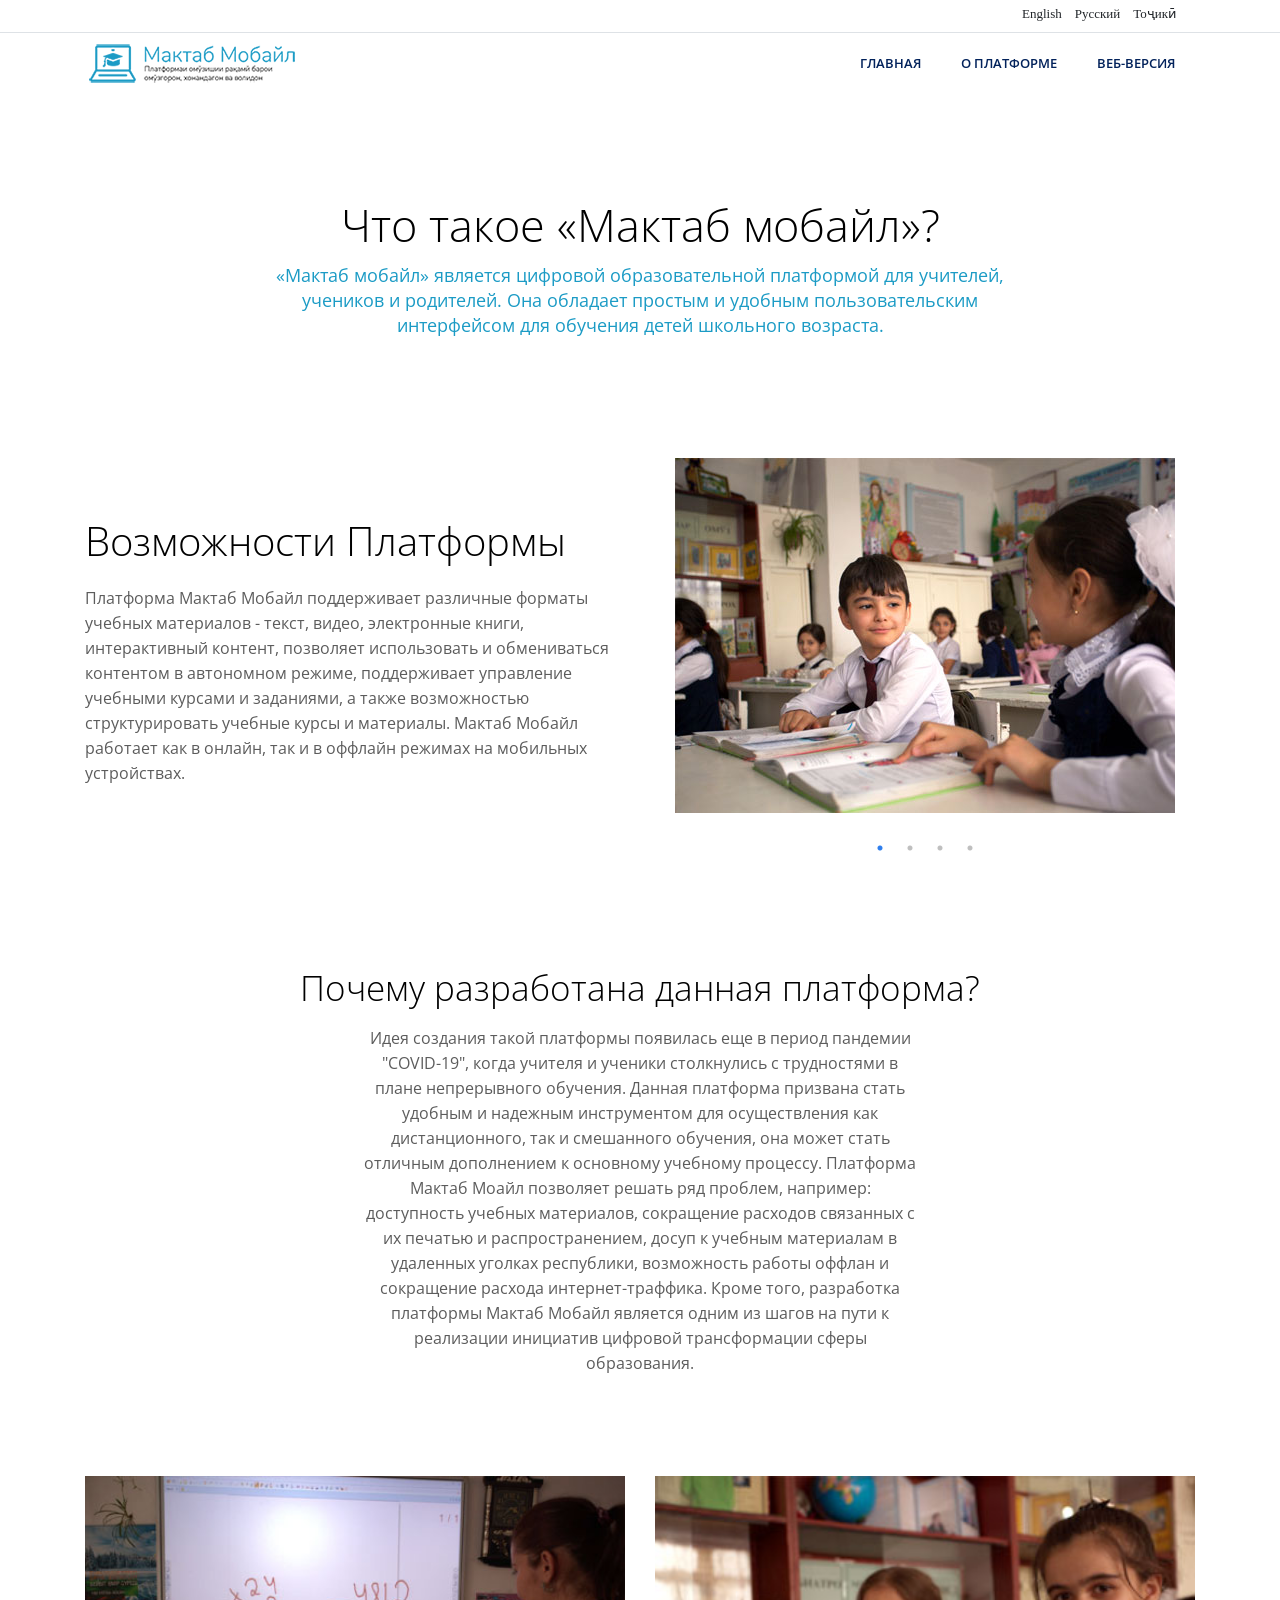
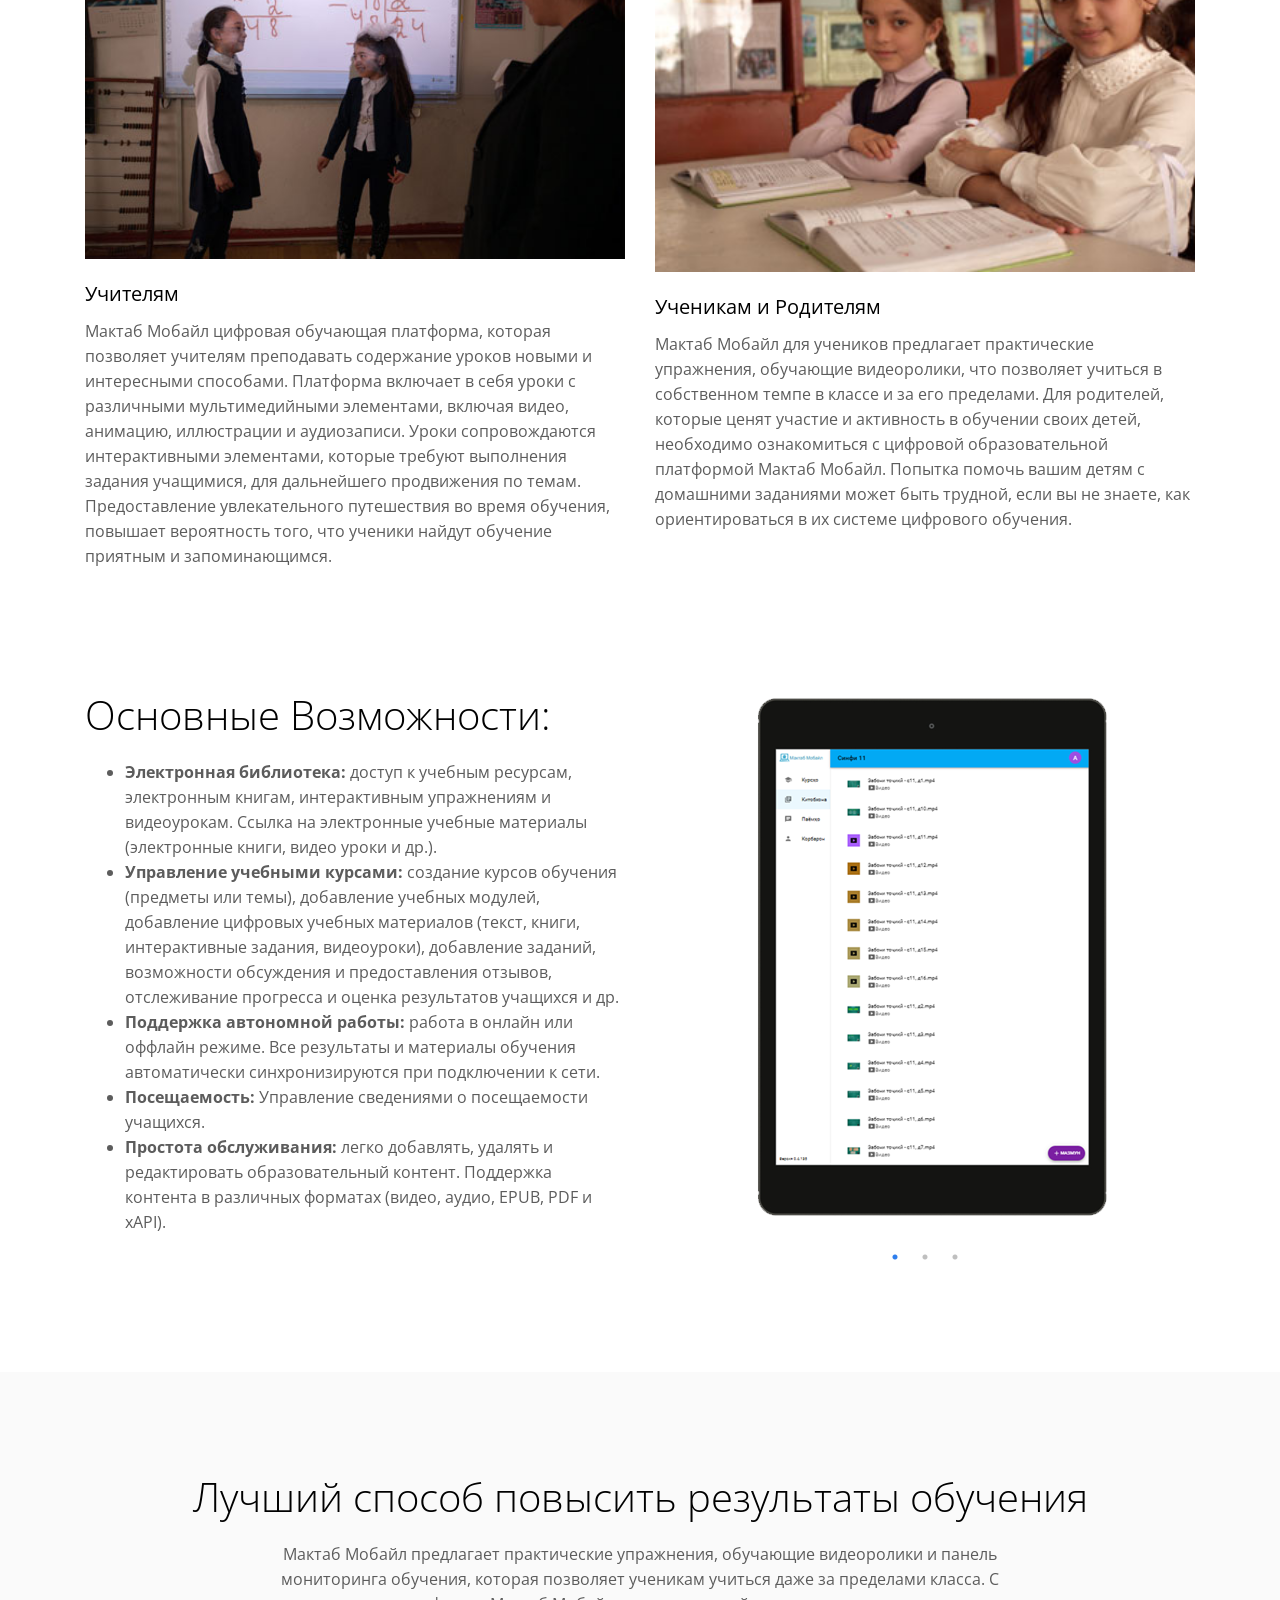
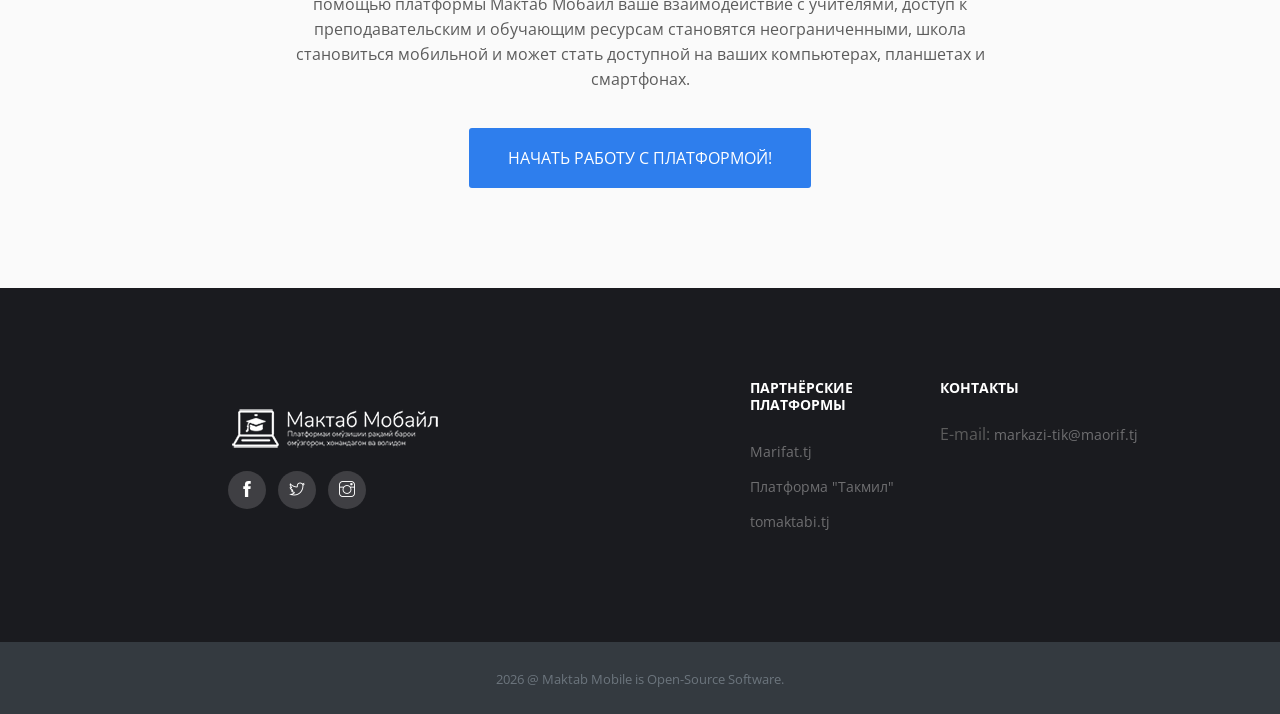
==== commit a57d5184: "upd1 about" ====
--- a/about.html
+++ b/about.html
@@ -149,7 +149,7 @@
 					<!-- Image -->
 					<img class="img-fluid" src="images/mm/about/teachers-01.jpg" alt="Story-Image">
 					<!-- Heading -->
-					<h3>Учителям</h3>
+					<h3><strong>Учителям</strong></h3>
 					<!-- Story -->
 					<p>Мактаб Мобайл цифровая обучающая платформа, которая позволяет учителям преподавать содержание уроков новыми и интересными способами. Платформа включает в себя уроки с различными мультимедийными элементами, включая видео, анимацию, иллюстрации и аудиозаписи. Уроки сопровождаются интерактивными элементами, которые требуют выполнения задания учащимися, для дальнейшего продвижения по темам. Предоставление увлекательного путешествия во время обучения, повышает вероятность того, что ученики найдут обучение приятным и запоминающимся.</p>
 				</div>
@@ -159,7 +159,7 @@
 					<!-- Image -->
 					<img class="img-fluid" src="images/mm/about/students-01.jpg" alt="Story-Image">
 					<!-- Heading -->
-					<h3>Ученикам и Родителям</h3>
+					<h3><strong>Ученикам и Родителям</strong></h3>
 					<!-- Story -->
 					<p>Мактаб Мобайл для учеников предлагает практические упражнения, обучающие видеоролики, что позволяет учиться в собственном темпе в классе и за его пределами.
 					Для родителей, которые ценят участие и активность в обучении своих детей, необходимо ознакомиться с цифровой образовательной платформой Мактаб Мобайл. Попытка помочь вашим детям с домашними заданиями может быть трудной, если вы не знаете, как ориентироваться в их системе цифрового обучения.
@@ -185,7 +185,7 @@
 					<!-- Story -->
 					<p>
 					<ul>
-						<li><strong>Электронная библиотека: </strong>доступ к учебным ресурсам, электронным книгам, интерактивным упражнениям и видеоурокам.</li>
+						<li><strong>Электронная библиотека: </strong>доступ к учебным ресурсам, электронным книгам, интерактивным упражнениям и видеоурокам. <a href="https://fs.rcict.net/index.php/s/MXGTGDef5kRzm78">Ссылка на электронные учебные материалы (электронные книги, видео уроки и др.)</a>.</li>
 						<li><strong>Управление учебными курсами: </strong>создание курсов обучения (предметы или темы), добавление учебных модулей, добавление цифровых учебных материалов (текст, книги, интерактивные задания, видеоуроки), добавление заданий, возможности обсуждения и предоставления отзывов, отслеживание прогресса и оценка результатов учащихся и др.</li>
 						<li><strong>Поддержка автономной работы: </strong>работа в онлайн или оффлайн режиме. Все результаты и материалы обучения автоматически синхронизируются при подключении к сети.</li>
 						<li><strong>Посещаемость: </strong>Управление сведениями о посещаемости учащихся.</li>
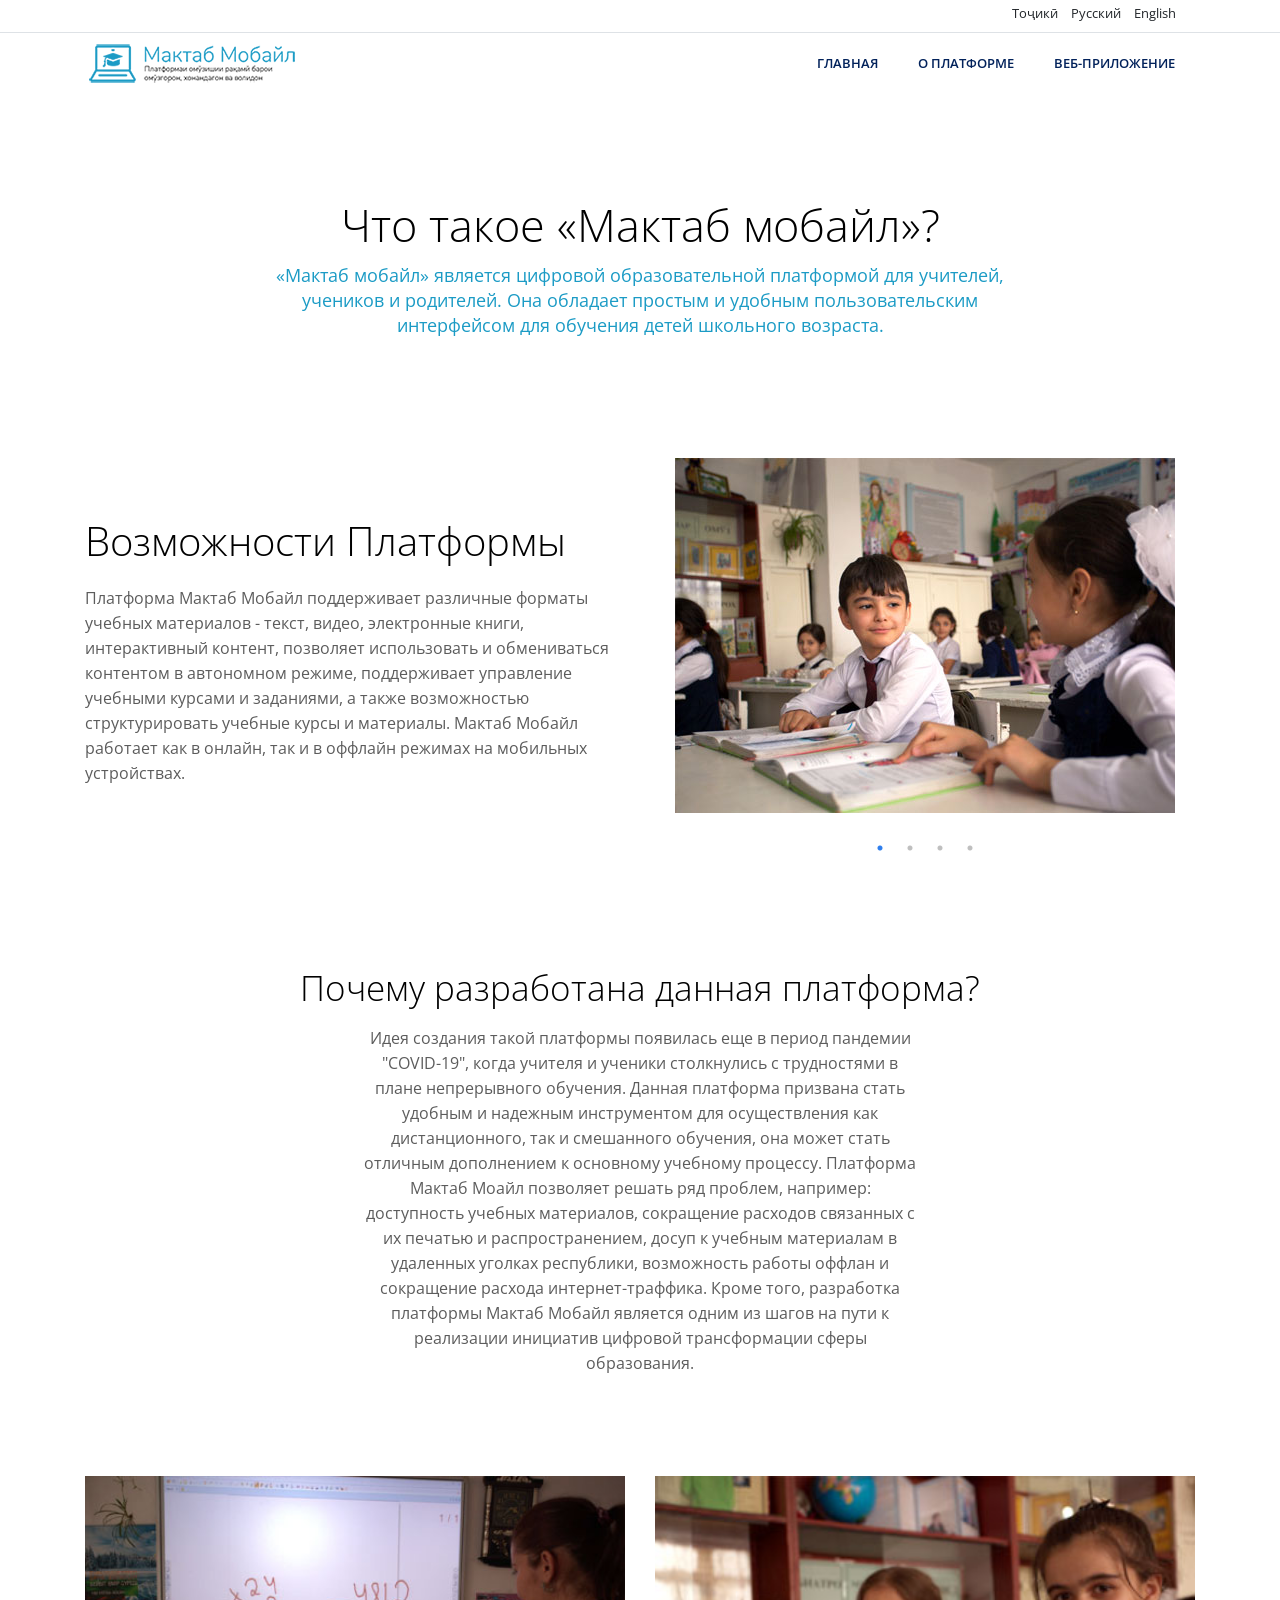
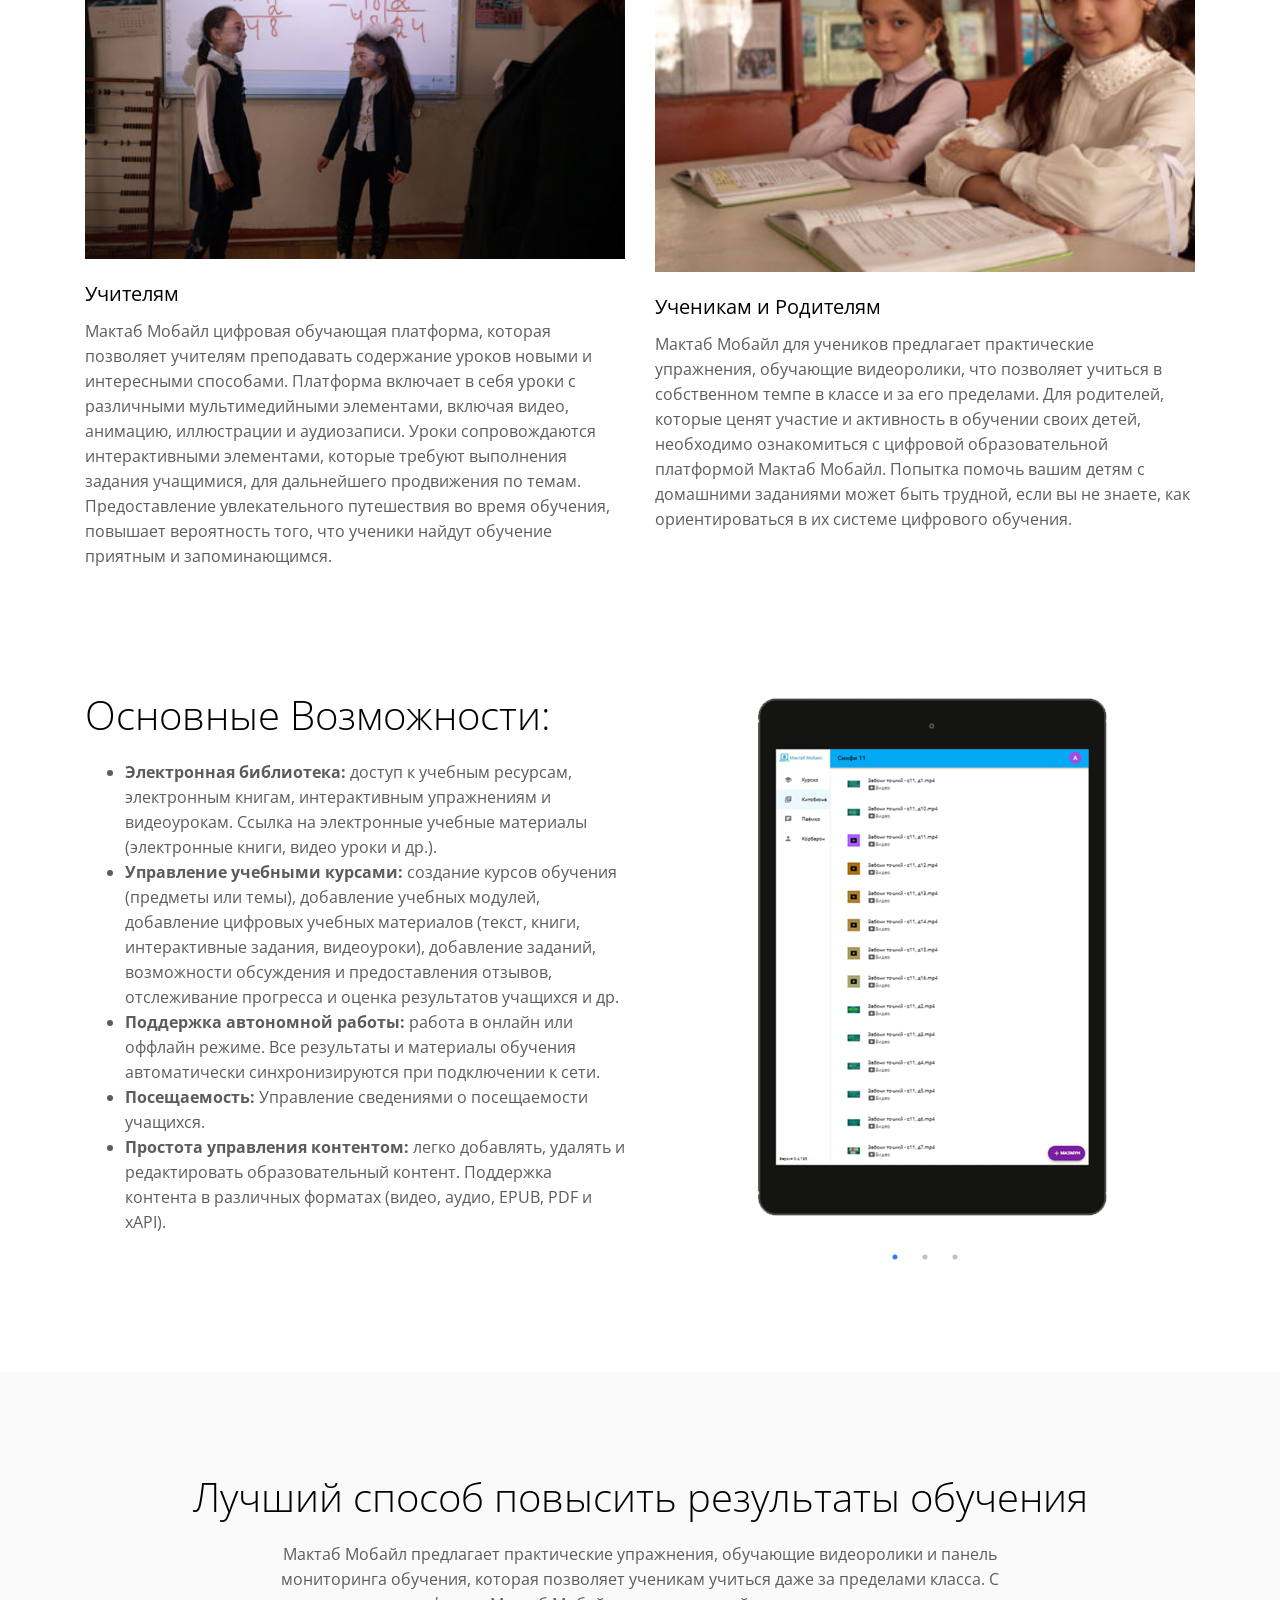
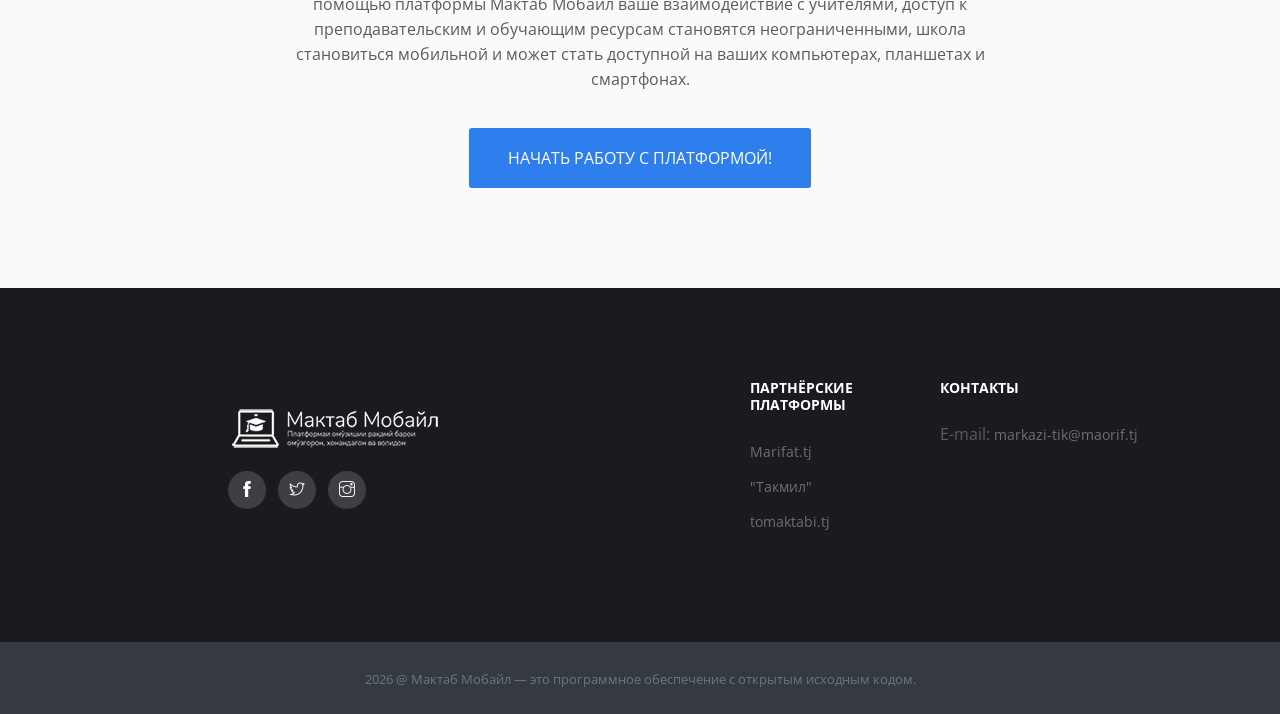
==== commit adaa4c48: "upd about translation" ====
--- a/about.html
+++ b/about.html
@@ -28,9 +28,9 @@
 	<div class="container p-1">
 	<div class="row" style="height: 24px;">
 		<div class="col-lg-12 text-right" style="font-size:13px;">
-		<a href="" onclick="setLanguage('en');" style="margin-right: 10px; font-family: OpenSans;" id="english_lang">English</a>
-		<a href="" onclick="setLanguage('ru');" style="margin-right: 10px; font-family: OpenSans;" id="russian_lang">Русский</a>
-		<a href="" onclick="setLanguage('tj');" style="margin-right: 30px; font-family: OpenSans;" id="tajik_lang">Тоҷикӣ</a>
+		<a href="" style="margin-right: 10px;" id="tajik_lang" class="langPicker" langCode="tj">Тоҷикӣ</a>
+		<a href="" style="margin-right: 10px;" id="russian_lang" class="langPicker" langCode="ru">Русский</a>
+		<a href="" style="margin-right: 30px;" id="english_lang" class="langPicker" langCode="en">English</a>
 		</div>
 	</div>
 	</div>
@@ -46,13 +46,13 @@
     <div class="collapse navbar-collapse" id="navbarNav">
       <ul class="navbar-nav ml-auto">
 		<li class="nav-item">
-          <a class="nav-link" href="index.html">Главная</a>
+          <a class="nav-link translate" href="index.html" lngTXT="Main">Главная</a>
         </li>
         <li class="nav-item @@about">
-          <a class="nav-link active" href="about.html">О платформе</a>
+          <a class="nav-link active translate" href="about.html" lngTXT="About">О платформе</a>
         </li>
 		<li class="nav-item">
-          <a class="nav-link" href="https://school.maktabmobile.tj" target="_blank">Веб-версия</a>
+          <a class="nav-link translate" href="https://school.maktabmobile.tj" target="_blank" lngTXT="WebApp">Веб-версия</a>
         </li>
       </ul>
     </div>
@@ -68,9 +68,9 @@
 		<div class="row">
 			<div class="col-sm-8 m-auto">
 				<!-- Page Title -->
-				<h1>Что такое «Мактаб мобайл»?</h1>
+				<h1 class="translate" lngTXT="aH1">Что такое «Мактаб мобайл»?</h1>
 				<!-- Page Description -->
-				<p class="mm-color1" style="font-size:18px;">«Мактаб мобайл» является цифровой образовательной платформой для учителей, учеников и родителей. Она обладает простым и удобным пользовательским интерфейсом для обучения детей школьного возраста.</p>
+				<p class="mm-color1 translate" lngTXT="aD1" style="font-size:18px;">«Мактаб мобайл» является цифровой образовательной платформой для учителей, учеников и родителей. Она обладает простым и удобным пользовательским интерфейсом для обучения детей школьного возраста.</p>
 			</div>
 		</div>
 	</div>
@@ -88,9 +88,9 @@
 			<div class="col-lg-6 align-self-center">
 				<div class="content text-center text-lg-left">
 					<!-- Headline -->
-					<h2>Возможности платформы</h2>
+					<h2 class="translate" lngTXT="aH2">Возможности платформы</h2>
 					<!-- Story -->
-					<p>Платформа Мактаб Мобайл поддерживает различные форматы учебных материалов - текст, видео, электронные книги, интерактивный контент, позволяет использовать и обмениваться контентом в автономном режиме, поддерживает управление учебными курсами и заданиями, а также возможностью структурировать учебные курсы и материалы. Мактаб Мобайл работает как в онлайн, так и в оффлайн режимах на мобильных устройствах.</p>
+					<p class="translate" lngTXT="aD2">Платформа Мактаб Мобайл поддерживает различные форматы учебных материалов - текст, видео, электронные книги, интерактивный контент, позволяет использовать и обмениваться контентом в автономном режиме, поддерживает управление учебными курсами и заданиями, а также возможностью структурировать учебные курсы и материалы. Мактаб Мобайл работает как в онлайн, так и в оффлайн режимах на мобильных устройствах.</p>
 				</div>
 			</div>
 			<div class="col-lg-6 mt-4 mt-lg-0">
@@ -127,9 +127,8 @@
 		<div class="row">
 			<div class="col-12">
 				<div class="section-title mb-0">
-					<h2>Почему разработана данная платформа?</a></h2>
-					<p>Идея создания такой платформы появилась еще в период пандемии "COVID-19", когда учителя и ученики столкнулись с трудностями в плане непрерывного обучения.
-					Данная платформа призвана стать удобным и надежным инструментом для осуществления как дистанционного, так и смешанного обучения, она может стать отличным дополнением к основному учебному процессу. Платформа Мактаб Моайл позволяет решать ряд проблем, например: доступность учебных материалов, сокращение расходов связанных с их печатью и распространением, досуп к учебным материалам в удаленных уголках республики, возможность работы оффлан и сокращение расхода интернет-траффика. Кроме того, разработка платформы Мактаб Мобайл является одним из шагов на пути к реализации инициатив цифровой трансформации сферы образования.
+					<h2 class="translate" lngTXT="aH3">Почему разработана данная платформа?</a></h2>
+					<p class="translate" lngTXT="aD3">Идея создания такой платформы появилась еще в период пандемии "COVID-19", когда учителя и ученики столкнулись с трудностями в плане непрерывного обучения. Данная платформа призвана стать удобным и надежным инструментом для осуществления как дистанционного, так и смешанного обучения, она может стать отличным дополнением к основному учебному процессу. Платформа Мактаб Моайл позволяет решать ряд проблем, например: доступность учебных материалов, сокращение расходов связанных с их печатью и распространением, досуп к учебным материалам в удаленных уголках республики, возможность работы оффлан и сокращение расхода интернет-траффика. Кроме того, разработка платформы Мактаб Мобайл является одним из шагов на пути к реализации инициатив цифровой трансформации сферы образования.
 					</p>
 				</div>
 			</div>
@@ -149,9 +148,9 @@
 					<!-- Image -->
 					<img class="img-fluid" src="images/mm/about/teachers-01.jpg" alt="Story-Image">
 					<!-- Heading -->
-					<h3><strong>Учителям</strong></h3>
+					<h3><strong class="translate" lngTXT="aH4">Учителям</strong></h3>
 					<!-- Story -->
-					<p>Мактаб Мобайл цифровая обучающая платформа, которая позволяет учителям преподавать содержание уроков новыми и интересными способами. Платформа включает в себя уроки с различными мультимедийными элементами, включая видео, анимацию, иллюстрации и аудиозаписи. Уроки сопровождаются интерактивными элементами, которые требуют выполнения задания учащимися, для дальнейшего продвижения по темам. Предоставление увлекательного путешествия во время обучения, повышает вероятность того, что ученики найдут обучение приятным и запоминающимся.</p>
+					<p class="translate" lngTXT="aD4">Мактаб Мобайл цифровая обучающая платформа, которая позволяет учителям преподавать содержание уроков новыми и интересными способами. Платформа включает в себя уроки с различными мультимедийными элементами, включая видео, анимацию, иллюстрации и аудиозаписи. Уроки сопровождаются интерактивными элементами, которые требуют выполнения задания учащимися, для дальнейшего продвижения по темам. Предоставление увлекательного путешествия во время обучения, повышает вероятность того, что ученики найдут обучение приятным и запоминающимся.</p>
 				</div>
 			</div>
 			<div class="col-lg-6 mt-5 mt-lg-0">
@@ -159,10 +158,9 @@
 					<!-- Image -->
 					<img class="img-fluid" src="images/mm/about/students-01.jpg" alt="Story-Image">
 					<!-- Heading -->
-					<h3><strong>Ученикам и Родителям</strong></h3>
+					<h3><strong class="translate" lngTXT="aH5">Ученикам и Родителям</strong></h3>
 					<!-- Story -->
-					<p>Мактаб Мобайл для учеников предлагает практические упражнения, обучающие видеоролики, что позволяет учиться в собственном темпе в классе и за его пределами.
-					Для родителей, которые ценят участие и активность в обучении своих детей, необходимо ознакомиться с цифровой образовательной платформой Мактаб Мобайл. Попытка помочь вашим детям с домашними заданиями может быть трудной, если вы не знаете, как ориентироваться в их системе цифрового обучения.
+					<p class="translate" lngTXT="aD5">Мактаб Мобайл для учеников предлагает практические упражнения, обучающие видеоролики, что позволяет учиться в собственном темпе в классе и за его пределами. Для родителей, которые ценят участие и активность в обучении своих детей, необходимо ознакомиться с цифровой образовательной платформой Мактаб Мобайл. Попытка помочь вашим детям с домашними заданиями может быть трудной, если вы не знаете, как ориентироваться в их системе цифрового обучения.
 					</p>
 				</div>
 			</div>
@@ -181,15 +179,15 @@
 			<div class="col-lg-6 align-self-center">
 				<div class="content text-center text-lg-left">
 					<!-- Headline -->
-					<h2>Основные возможности:</h2>
+					<h2 class="translate" lngTXT="aH6">Основные возможности:</h2>
 					<!-- Story -->
 					<p>
 					<ul>
-						<li><strong>Электронная библиотека: </strong>доступ к учебным ресурсам, электронным книгам, интерактивным упражнениям и видеоурокам. <a href="https://fs.rcict.net/index.php/s/MXGTGDef5kRzm78">Ссылка на электронные учебные материалы (электронные книги, видео уроки и др.)</a>.</li>
-						<li><strong>Управление учебными курсами: </strong>создание курсов обучения (предметы или темы), добавление учебных модулей, добавление цифровых учебных материалов (текст, книги, интерактивные задания, видеоуроки), добавление заданий, возможности обсуждения и предоставления отзывов, отслеживание прогресса и оценка результатов учащихся и др.</li>
-						<li><strong>Поддержка автономной работы: </strong>работа в онлайн или оффлайн режиме. Все результаты и материалы обучения автоматически синхронизируются при подключении к сети.</li>
-						<li><strong>Посещаемость: </strong>Управление сведениями о посещаемости учащихся.</li>
-						<li><strong>Простота обслуживания: </strong>легко добавлять, удалять и редактировать образовательный контент. Поддержка контента в различных форматах (видео, аудио, EPUB, PDF и xAPI).</li>
+						<li class="translate" lngTXT="aL1"><strong>Электронная библиотека: </strong>доступ к учебным ресурсам, электронным книгам, интерактивным упражнениям и видеоурокам. <a href="https://fs.rcict.net/index.php/s/MXGTGDef5kRzm78">Ссылка на электронные учебные материалы (электронные книги, видеоуроки и др.)</a>.</li>
+						<li class="translate" lngTXT="aL2"><strong>Управление учебными курсами: </strong>создание курсов обучения (предметы или темы), добавление учебных модулей, добавление цифровых учебных материалов (текст, книги, интерактивные задания, видеоуроки), добавление заданий, возможности обсуждения и предоставления отзывов, отслеживание прогресса и оценка результатов учащихся и др.</li>
+						<li class="translate" lngTXT="aL3"><strong>Поддержка автономной работы: </strong>работа в онлайн или оффлайн режиме. Все результаты и материалы обучения автоматически синхронизируются при подключении к сети.</li>
+						<li class="translate" lngTXT="aL4"><strong>Посещаемость: </strong>Управление сведениями о посещаемости учащихся.</li>
+						<li class="translate" lngTXT="aL5"><strong>Простота управления контентом: </strong>легко добавлять, удалять и редактировать образовательный контент. Поддержка контента в различных форматах (видео, аудио, EPUB, PDF и xAPI).</li>
 					</ul>
 					</p>
 				</div>
@@ -225,11 +223,11 @@
 		<div class="row">
 			<div class="col-md-12 text-center">
 				<!-- Hire Title -->
-				<h2>Лучший способ повысить результаты обучения</h2>
+				<h2 class="translate" lngTXT="aH7">Лучший способ повысить результаты обучения</h2>
 				<!-- Job Description -->
-				<p>Мактаб Мобайл предлагает практические упражнения, обучающие видеоролики и панель мониторинга обучения, которая позволяет ученикам учиться даже за пределами класса. С помощью платформы Мактаб Мобайл ваше взаимодействие с учителями, доступ к преподавательским и обучающим ресурсам становятся неограниченными, школа становиться мобильной и может стать доступной на ваших компьютерах, планшетах и смартфонах.</p>
+				<p class="translate" lngTXT="aD7">Мактаб Мобайл предлагает практические упражнения, обучающие видеоролики и панель мониторинга обучения, которая позволяет ученикам учиться даже за пределами класса. С помощью платформы Мактаб Мобайл ваше взаимодействие с учителями, доступ к преподавательским и обучающим ресурсам становятся неограниченными, школа становиться мобильной и может стать доступной на ваших компьютерах, планшетах и смартфонах.</p>
 				<!-- Action Button -->
-				<a href="https://play.google.com/store/apps/details?id=tj.maktabmobile.app" class="mt-3 btn btn-main-md">Начать работу с платформой!</a>
+				<a href="https://play.google.com/store/apps/details?id=tj.maktabmobile.app" class="mt-3 btn btn-main-md translate" lngTXT="aB7">Начать работу с платформой!</a>
 			</div>
 		</div>
 	</div>
@@ -265,11 +263,11 @@
         <div class="col-lg-2 col-md-3 col-6 mt-5 mt-lg-0">
           <div class="block-2">
             <!-- heading -->
-            <h6>Партнёрские платформы</h6>
+            <h6 class="translate" lngTXT="mainH11">Партнёрские платформы</h6>
             <!-- links -->
             <ul>
               <li><a href="https://marifat.tj">Marifat.tj</a></li>
-              <li><a href="https://dl.rcict.net">Платформа "Такмил"</a></li>
+              <li><a href="https://dl.rcict.net">"Такмил"</a></li>
               <li><a href="https://tomaktabi.tj">tomaktabi.tj</a></li>
             </ul>
           </div>
@@ -277,7 +275,7 @@
         <div class="col-lg-3 col-md-3 col-6 mt-5 mt-lg-0">
           <div class="block-2">
             <!-- heading -->
-            <h6>Контакты</h6>
+            <h6 class="translate" lngTXT="mainH12">Контакты</h6>
             <!-- links -->
             <ul>
               <li>E-mail: <a href="mailto:markazi-tik@maorif.tj">markazi-tik@maorif.tj</a></li>
@@ -288,7 +286,7 @@
     </div>
   </div>
   <div class="text-center bg-dark py-4">
-    <small class="text-secondary"><script>document.write(new Date().getFullYear())</script> @ Maktab Mobile is Open-Source Software<a href="https://github.com/UstadMobile/UstadMobile/tree/release-maktab-mobile">.</a></small>
+    <small class="text-secondary"><script>document.write(new Date().getFullYear())</script> @ <span  class="translate" lngTXT="footer1">Maktab Mobile is Open-Source Software</span><a href="https://github.com/UstadMobile/UstadMobile/tree/release-maktab-mobile">.</a></small>
   </div>
 </footer>
 
@@ -305,8 +303,9 @@
   <script src="plugins/fancybox/jquery.fancybox.min.js"></script>
   <script src="plugins/syotimer/jquery.syotimer.min.js"></script>
   <script src="plugins/aos/aos.js"></script>
- 
+  
   <script src="js/script.js"></script>
+  <script src="js/translation.js"></script>
 </body>
 
 </html>
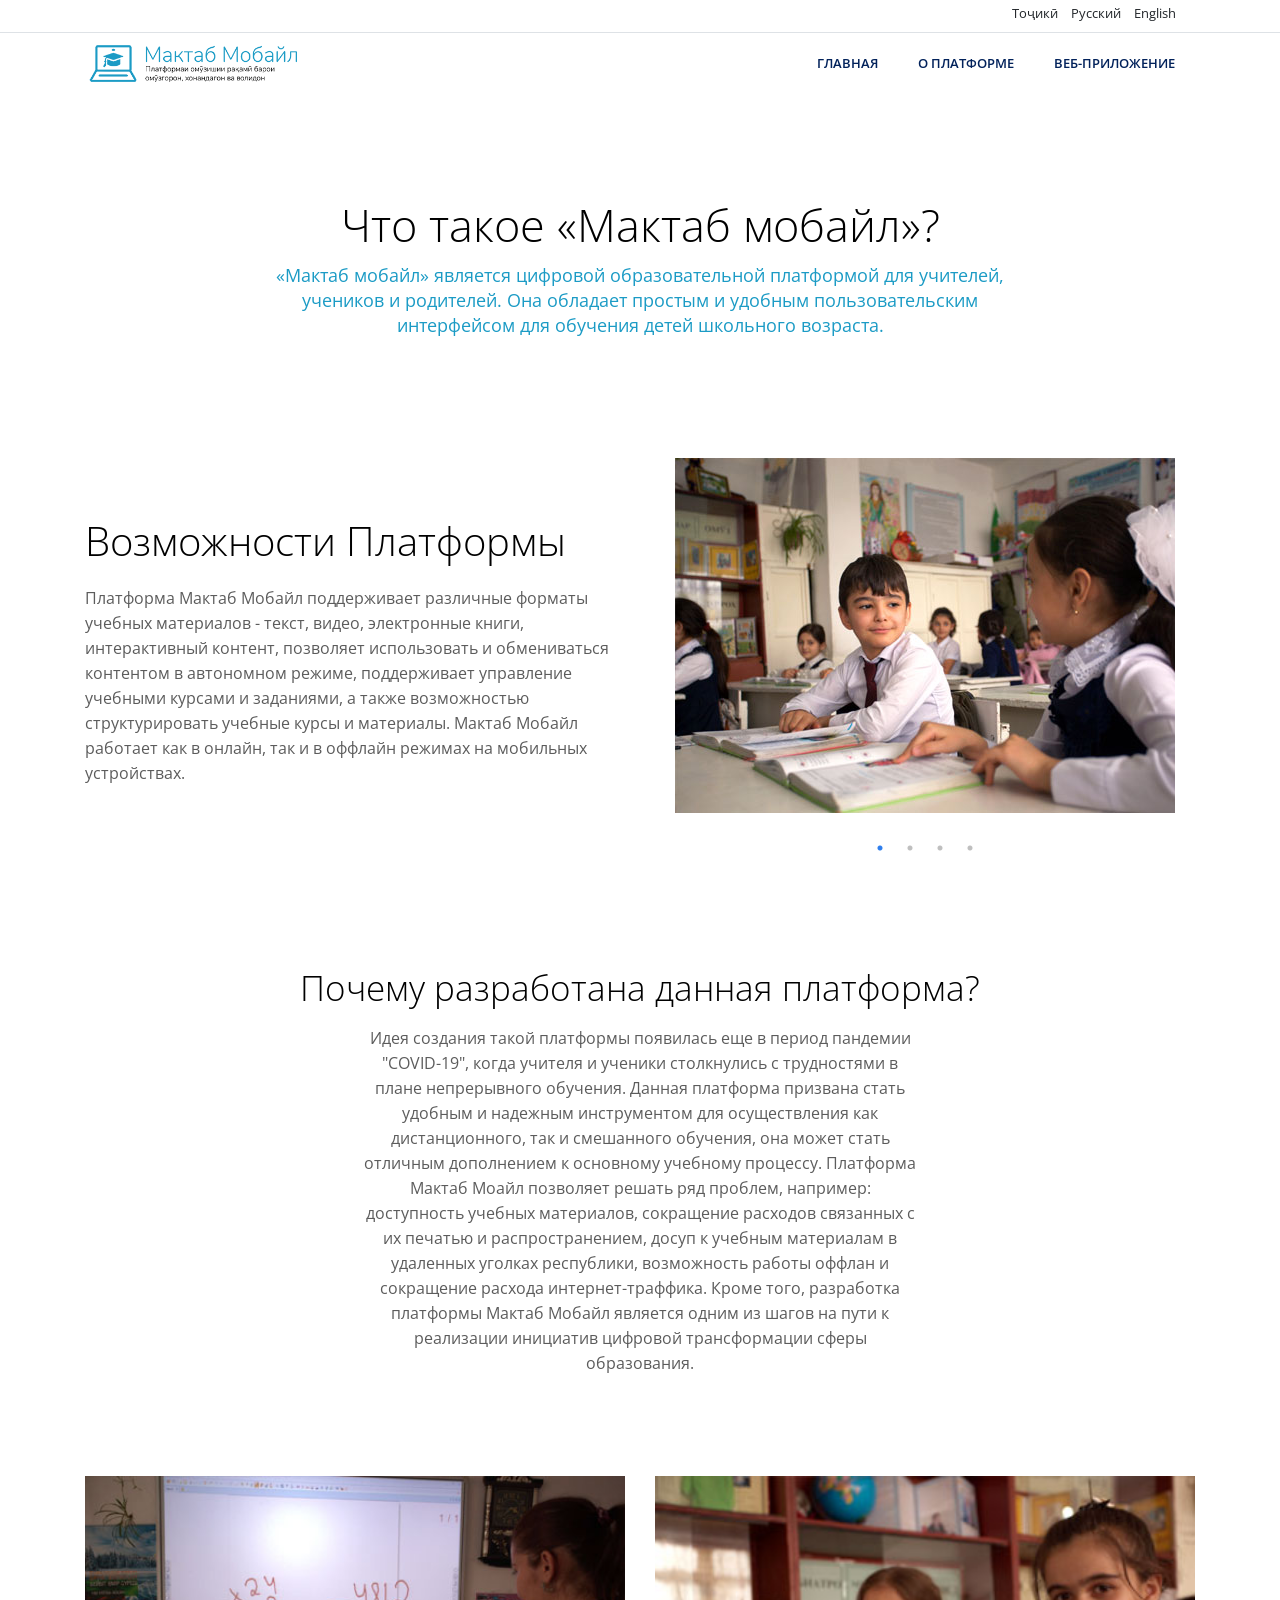
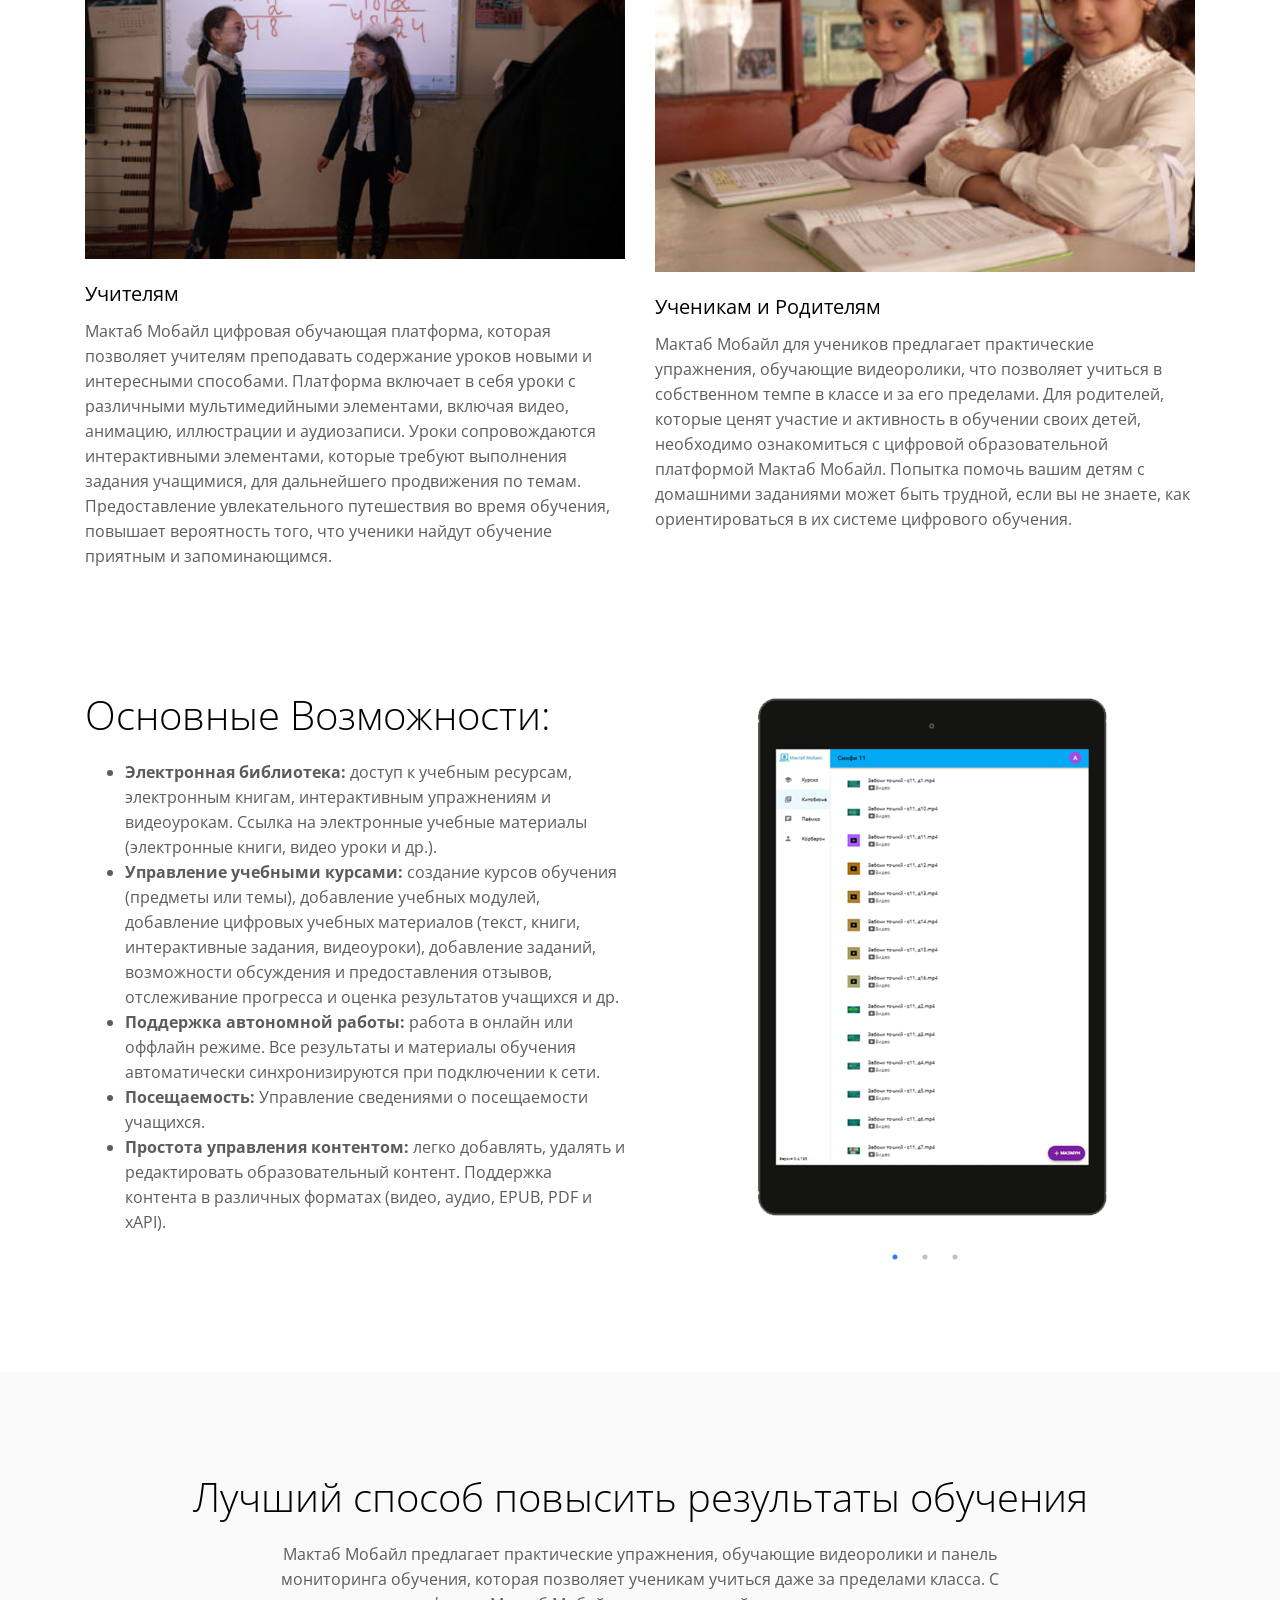
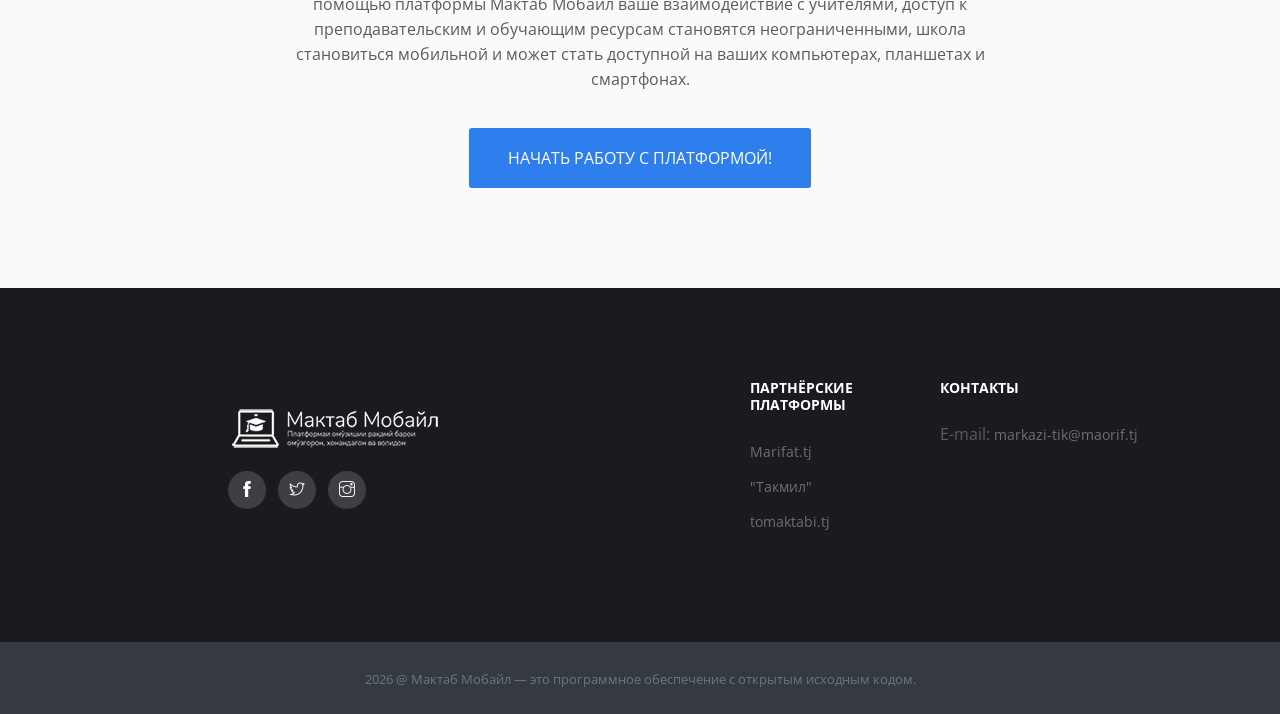
==== commit 773cf08d: "upd logo horizontal" ====
--- a/about.html
+++ b/about.html
@@ -38,7 +38,7 @@
 
 <nav class="navbar main-nav navbar-expand-lg px-2 px-sm-0 py-2 py-lg-0">
   <div class="container">
-    <a class="navbar-brand" href="index.html"><img src="images/mm/logo-horizontal.png" alt="logo"></a>
+    <a class="navbar-brand" href="index.html"><img src="images/mm/logo_80x400.png" height="45" alt="logo"></a>
     <button class="navbar-toggler" type="button" data-toggle="collapse" data-target="#navbarNav"
       aria-controls="navbarNav" aria-expanded="false" aria-label="Toggle navigation">
       <span class="ti-menu"></span>
